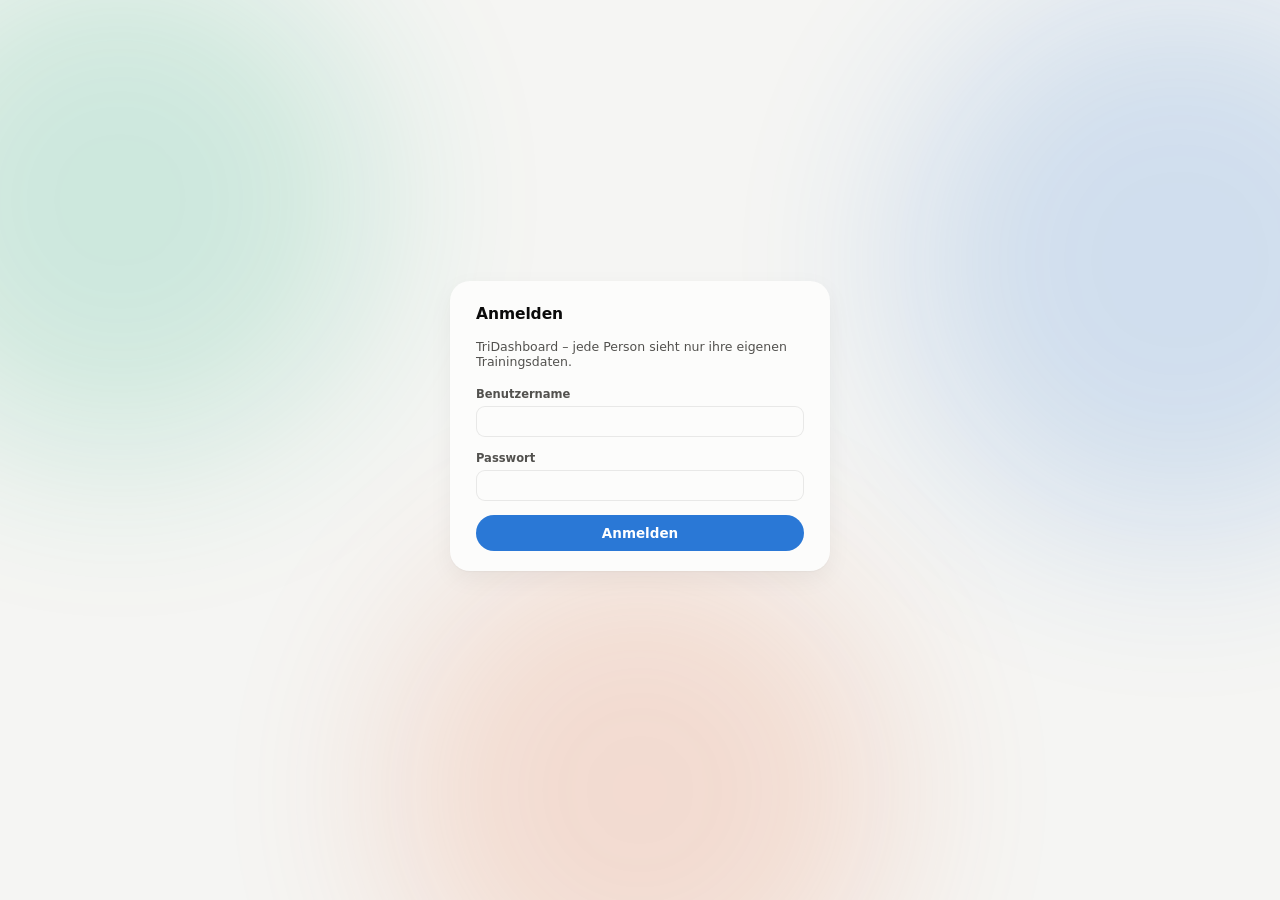
==== login.html @ 57e6c322 "Dashboard laedt und speichert ueber die API (Login, Ablage pro Person) - login.html + js/login.js (v" ====
<!doctype html>
<html lang="de">
<head>
<meta charset="utf-8">
<meta name="viewport" content="width=device-width, initial-scale=1">
<title>Anmelden · TriDashboard</title>
<link rel="icon" type="image/svg+xml" href="data:image/svg+xml,%3Csvg xmlns='http://www.w3.org/2000/svg' viewBox='0 0 64 64'%3E%3Crect width='64' height='64' rx='16' fill='%23101010'/%3E%3Ccircle cx='24' cy='23' r='15' fill='%231baf7a' fill-opacity='0.92'/%3E%3Ccircle cx='40' cy='23' r='15' fill='%232a78d6' fill-opacity='0.92'/%3E%3Ccircle cx='32' cy='41' r='15' fill='%23eb6834' fill-opacity='0.92'/%3E%3C/svg%3E">
<script>
// Manuellen Theme-Wunsch (falls gespeichert) VOR dem ersten Rendern setzen,
// damit die Seite nicht kurz im falschen Theme aufblitzt (wie in index.html).
(function () {
  try {
    var t = localStorage.getItem("triathlon_dashboard_theme_v1");
    if (t === "light" || t === "dark") document.documentElement.setAttribute("data-theme", t);
  } catch (e) { /* localStorage evtl. nicht verfügbar */ }
})();
</script>
<link rel="stylesheet" href="css/variables.css">
<link rel="stylesheet" href="css/main.css">
<link rel="stylesheet" href="css/components.css">
<link rel="stylesheet" href="css/responsive.css">
</head>
<body>
<div class="parallax-bg">
  <div class="glow-orb glow-1"></div>
  <div class="glow-orb glow-2"></div>
  <div class="glow-orb glow-3"></div>
</div>
<main class="page login-page">
  <form class="card login-card" id="login-form">
    <h2>Anmelden</h2>
    <p class="card-sub">TriDashboard – jede Person sieht nur ihre eigenen Trainingsdaten.</p>
    <div class="coach-settings-row">
      <label for="login-username">Benutzername</label>
      <input type="text" id="login-username" class="coach-input" autocomplete="username" autocapitalize="none" spellcheck="false" required>
    </div>
    <div class="coach-settings-row">
      <label for="login-password">Passwort</label>
      <input type="password" id="login-password" class="coach-input" autocomplete="current-password" required>
    </div>
    <p class="login-error" id="login-error" role="alert" hidden></p>
    <button type="submit" class="update-btn" id="login-submit">Anmelden</button>
  </form>
</main>
<script src="js/data/api-client.js"></script>
<script src="js/login.js"></script>
</body>
</html>
---- css/variables.css ----
/* Design tokens (Light/Dark Theme) */

  :root {
    color-scheme: light;
    --surface-1:      #fcfcfb;
    --page:           #f5f5f3;
    --text-primary:   #0b0b0b;
    --text-secondary: #52514e;
    --text-muted:     #898781;
    --grid:           #e1e0d9;
    --baseline:       #c3c2b7;
    --border:         rgba(11,11,11,0.08);
    --card-shadow:    0 1px 2px rgba(11,11,11,0.04), 0 8px 24px rgba(11,11,11,0.05);
    --accent:         #2a78d6;
    --accent-wash:    rgba(42,120,214,0.10);

    --c-schwimmen: #1baf7a;
    --c-rad:       #2a78d6;
    --c-laufen:    #eb6834;
    --c-sonstiges: #a6a49c;
    --c-hr-avg:    #2a78d6;
    --c-hr-max:    #e34948;
    --c-load:      #c3c2b7;
    --c-ctl:       #2a78d6;
    --c-atl:       #eb6834;
    --c-tsb-pos:   #1baf7a;
    --c-tsb-neg:   #e34948;
    --c-good:      #0ca30c;
    --c-warn:      #fab219;
    --c-crit:      #d03b3b;
    --c-z1: #a6a49c;
    --c-z2: #1baf7a;
    --c-z3: #eda100;
    --c-z4: #eb6834;
    --c-z5: #e34948;
    --card-shadow-hover: 0 4px 10px rgba(11,11,11,0.06), 0 16px 36px rgba(11,11,11,0.09);
    --row-added-wash: rgba(12,163,12,0.16);
  }

  @media (prefers-color-scheme: dark) {
    :root:not([data-theme="light"]) {
      color-scheme: dark;
      --surface-1:      #1c1c1b;
      --page:           #101010;
      --text-primary:   #ffffff;
      --text-secondary: #c3c2b7;
      --text-muted:     #8f8d86;
      --grid:           #2c2c2a;
      --baseline:       #3a3a38;
      --border:         rgba(255,255,255,0.08);
      --card-shadow:    0 1px 2px rgba(0,0,0,0.3), 0 8px 24px rgba(0,0,0,0.35);
      --accent:         #3987e5;
      --accent-wash:    rgba(57,135,229,0.16);
      --c-schwimmen: #199e70;
      --c-rad:       #3987e5;
      --c-laufen:    #d95926;
      --c-sonstiges: #6f6d66;
      --c-hr-avg:    #3987e5;
      --c-hr-max:    #e66767;
      --c-load:      #3a3a38;
      --c-ctl:       #3987e5;
      --c-atl:       #d95926;
      --c-tsb-pos:   #199e70;
      --c-tsb-neg:   #e66767;
      --card-shadow-hover: 0 4px 10px rgba(0,0,0,0.35), 0 16px 36px rgba(0,0,0,0.4);
      --row-added-wash: rgba(12,163,12,0.28);
    }
  }

  /* Manueller Hell/Dunkel-Schalter: gewinnt in beide Richtungen gegen die
     automatische prefers-color-scheme-Einstellung des Betriebssystems. */
  :root[data-theme="dark"] {
    color-scheme: dark;
    --surface-1:      #1c1c1b;
    --page:           #101010;
    --text-primary:   #ffffff;
    --text-secondary: #c3c2b7;
    --text-muted:     #8f8d86;
    --grid:           #2c2c2a;
    --baseline:       #3a3a38;
    --border:         rgba(255,255,255,0.08);
    --card-shadow:    0 1px 2px rgba(0,0,0,0.3), 0 8px 24px rgba(0,0,0,0.35);
    --accent:         #3987e5;
    --accent-wash:    rgba(57,135,229,0.16);
    --c-schwimmen: #199e70;
    --c-rad:       #3987e5;
    --c-laufen:    #d95926;
    --c-sonstiges: #6f6d66;
    --c-hr-avg:    #3987e5;
    --c-hr-max:    #e66767;
    --c-load:      #3a3a38;
    --c-ctl:       #3987e5;
    --c-atl:       #d95926;
    --c-tsb-pos:   #199e70;
    --c-tsb-neg:   #e66767;
    --card-shadow-hover: 0 4px 10px rgba(0,0,0,0.35), 0 16px 36px rgba(0,0,0,0.4);
    --row-added-wash: rgba(12,163,12,0.28);
  }
---- css/main.css ----
/* Basis-Layout, Navigation, globale Animationen */

  * { box-sizing: border-box; }

  html, body {
    margin: 0; padding: 0;
    background: var(--page);
    color: var(--text-primary);
    font-family: -apple-system, BlinkMacSystemFont, "SF Pro Text", "Segoe UI", system-ui, sans-serif;
    -webkit-font-smoothing: antialiased;
  }

  /* Dezenter Parallax-Hintergrund (wie auf der Landingpage): drei weich
     verlaufende Farbflecken in den Sportart-Farben, die sich beim
     Mausbewegen minimal verschieben. Rein dekorativ, keine Klicks. */
  .parallax-bg {
    position: fixed; inset: 0;
    pointer-events: none; z-index: 0; overflow: hidden;
  }

  .glow-orb {
    position: absolute; border-radius: 50%;
    filter: blur(90px); opacity: 0.18;
    transition: transform 0.15s cubic-bezier(0.1, 1, 0.1, 1);
    will-change: transform;
  }

  /* glow-1/glow-2 bewusst so platziert, dass sie im oberen Bereich (Header +
     Zeitraum-Zusammenfassung) sichtbar durchscheinen, nicht erst weiter unten.
     Positionierung relativ zur Mitte (calc(50% ± px)) statt an den reinen
     Viewport-Rändern - sonst driften die Flecken auf breiten Bildschirmen
     (großer Monitor, wo .page mit max-width:1240px zentriert viel schmaler
     als der Viewport ist) seitlich aus dem sichtbaren Inhalt heraus. */
  .glow-1 { width: 520px; height: 520px; background: var(--c-schwimmen); top: -60px; left: calc(50% - 780px); }

  .glow-2 { width: 560px; height: 560px; background: var(--c-rad); top: -20px; left: calc(50% + 260px); }

  .glow-3 { width: 500px; height: 500px; background: var(--c-laufen); bottom: -140px; left: calc(50% - 250px); }

  .page {
    max-width: 1240px;
    margin: 0 auto;
    padding: 48px 32px 96px;
    position: relative;
    z-index: 1;
  }

  /* Logo/Marke (angelehnt an die Landingpage): drei Sportart-Punkte + Titel
     mit Gradient-Verlauf über die Sportart-Farben. */
  .brand-mark { display: inline-flex; align-items: center; gap: 5px; margin-right: 4px; }

  .brand-dot { width: 9px; height: 9px; border-radius: 50%; }

  .brand-dot.swim { background: var(--c-schwimmen); }

  .brand-dot.bike { background: var(--c-rad); }

  .brand-dot.run  { background: var(--c-laufen); }

  header.top h1 {
    display: flex; align-items: center; flex-wrap: wrap; gap: 10px 12px; min-width: 0;
  }

  header.top h1 .gradient-text {
    background: linear-gradient(135deg, var(--c-schwimmen), var(--c-rad), var(--c-laufen));
    -webkit-background-clip: text; background-clip: text;
    -webkit-text-fill-color: transparent; color: transparent;
  }

  header.top {
    display: flex;
    align-items: baseline;
    justify-content: space-between;
    flex-wrap: wrap;
    gap: 8px 24px;
    margin-bottom: 24px;
  }

  header.top h1 {
    font-size: 30px;
    font-weight: 650;
    letter-spacing: -0.01em;
    margin: 0;
  }

  header.top .meta {
    color: var(--text-secondary);
    font-size: 14px;
  }

  @keyframes spin { to { transform: rotate(360deg); } }

  /* top navigation (Übersicht / Kalender / Rekorde) */
  .topnav {
    display: flex;
    align-items: center;
    justify-content: space-between;
    flex-wrap: wrap;
    gap: 10px 18px;
    margin: 0 0 20px;
    position: sticky;
    top: 0;
    z-index: 40;
    background: transparent;
    backdrop-filter: blur(14px);
    -webkit-backdrop-filter: blur(14px);
    padding: 14px 0;
  }

  .theme-toggle-btn {
    width: 34px; height: 34px; border-radius: 50%;
    border: 1px solid var(--border); background: var(--surface-1);
    color: var(--text-primary); font-size: 15px;
    display: flex; align-items: center; justify-content: center;
    cursor: pointer; flex: none; transition: background 0.15s ease, transform 0.1s ease;
  }

  .theme-toggle-btn:hover { background: var(--page); }

  .theme-toggle-btn:active { transform: scale(0.9); }

  .topnav-tabs {
    display: flex;
    gap: 4px;
    background: var(--surface-1);
    border-radius: 14px;
    padding: 4px;
    box-shadow: var(--card-shadow);
  }

  /* Suchfeld: standardmäßig auf die Lupe minimiert (spart Platz in der
     Topnav), klappt erst bei Klick auf die Lupe zum Texteingabefeld auf -
     siehe initCardSearch() in js/components/card-search.js. */
  .search-wrap {
    display: flex; align-items: center; gap: 0;
    background: var(--surface-1); border: 1px solid var(--border); border-radius: 12px;
    padding: 7px; box-shadow: var(--card-shadow); flex: none;
    transition: flex-basis 0.22s cubic-bezier(.2,.8,.2,1), padding 0.22s ease, gap 0.22s ease, max-width 0.22s ease;
  }

  .search-wrap.expanded {
    gap: 8px; padding: 7px 12px; flex: 1; min-width: 140px; max-width: 260px;
  }

  .search-icon-btn {
    font-size: 12px; opacity: 0.6; flex: none;
    border: none; background: none; padding: 2px; cursor: pointer; line-height: 1;
    display: flex; align-items: center; justify-content: center;
    transition: opacity 0.15s ease, transform 0.15s ease;
  }

  .search-icon-btn:hover { opacity: 1; transform: scale(1.08); }

  .search-input {
    font-family: inherit; font-size: 12.5px; color: var(--text-primary);
    background: none; border: none; outline: none; min-width: 0;
    width: 0; opacity: 0; pointer-events: none;
    transition: width 0.22s cubic-bezier(.2,.8,.2,1), opacity 0.15s ease;
  }

  .search-wrap.expanded .search-input { width: 100%; opacity: 1; pointer-events: auto; }

  .search-input::placeholder { color: var(--text-muted); }

  .search-no-match { font-size: 11px; color: var(--text-muted); white-space: nowrap; flex: none; }

  .tab-btn {
    border: none;
    background: none;
    color: var(--text-secondary);
    font-size: 13px;
    font-weight: 620;
    font-family: inherit;
    padding: 8px 16px;
    border-radius: 10px;
    cursor: pointer;
    transition: background 0.15s ease, color 0.15s ease;
  }

  .tab-btn:hover { background: var(--page); }

  .tab-btn.active { background: var(--text-primary); color: var(--surface-1); }

  .view { display: none; }

  .view.active { display: block; }

  footer.note {
    margin-top: 28px;
    font-size: 12px;
    color: var(--text-muted);
    text-align: center;
  }

  /* ---------- Micro-Animationen ---------- */
  @keyframes fadeSlideUp { from { opacity: 0; transform: translateY(10px); } to { opacity: 1; transform: translateY(0); } }

  @keyframes fadeScaleIn { from { opacity: 0; transform: scale(0.97); } to { opacity: 1; transform: scale(1); } }

  @keyframes wedgeIn { from { opacity: 0; transform: scale(0.85); } to { opacity: 1; transform: scale(1); } }

  @keyframes barGrowY { from { transform: scaleY(0); } to { transform: scaleY(1); } }

  @keyframes barGrowX { from { transform: scaleX(0); } to { transform: scaleX(1); } }

  @keyframes btnPulse { 0% { transform: scale(1); } 45% { transform: scale(1.06); } 100% { transform: scale(1); } }

  @keyframes rowHighlight { 0% { background: var(--row-added-wash); } 100% { background: transparent; } }
---- css/components.css ----
/* Komponenten-Styles (Karten, Buttons, Formulare, Tabellen, Charts, Modals) */

  /* filter bar */
  .filter-bar {
    display: flex;
    align-items: center;
    justify-content: space-between;
    flex-wrap: wrap;
    gap: 10px 18px;
    margin-bottom: 24px;
    padding: 12px 16px;
    background: var(--surface-1);
    border-radius: 16px;
    box-shadow: var(--card-shadow);
  }

  .filter-group { display: flex; gap: 6px; flex-wrap: wrap; align-items: center; }

  .filter-label { font-size: 11.5px; color: var(--text-muted); margin-right: 4px; font-weight: 600; text-transform: uppercase; letter-spacing: 0.03em; }

  /* Freier Von/Bis-Zeitraum in der Filterleiste, ergänzt die Zeitraum-Chips. */
  .range-custom-group .range-date-input { width: 132px; padding: 5px 8px; font-size: 12.5px; }

  .range-sep { color: var(--text-muted); font-size: 12px; }

  .chip {
    border: none;
    background: var(--page);
    color: var(--text-secondary);
    font-size: 12.5px;
    font-weight: 600;
    padding: 7px 13px;
    border-radius: 999px;
    cursor: pointer;
    font-family: inherit;
    transition: background 0.12s ease, color 0.12s ease;
  }

  .chip:hover { background: var(--grid); }

  .chip.active { background: var(--text-primary); color: var(--surface-1); }

  .chip.sport-chip.active[data-sport="Rad"] { background: var(--c-rad); color:#fff; }

  .chip.sport-chip.active[data-sport="Laufen"] { background: var(--c-laufen); color:#fff; }

  .chip.sport-chip.active[data-sport="Schwimmen"] { background: var(--c-schwimmen); color:#fff; }

  .chip.sport-chip.active[data-sport="Sonstiges"] { background: var(--c-sonstiges); color:#fff; }

  .update-group { display: flex; align-items: center; gap: 8px; margin-left: auto; }

  .reset-link {
    border: none; background: none; padding: 0;
    font-size: 11.5px; color: var(--text-muted);
    text-decoration: underline; text-underline-offset: 2px;
    cursor: pointer; font-family: inherit;
  }

  .reset-link:hover { color: var(--text-secondary); }

  .update-btn {
    border: none;
    background: var(--accent);
    color: #fff;
    font-size: 12.5px;
    font-weight: 650;
    padding: 8px 16px;
    border-radius: 999px;
    cursor: pointer;
    font-family: inherit;
    display: inline-flex;
    align-items: center;
    gap: 7px;
    white-space: nowrap;
  }

  .update-btn:hover { filter: brightness(1.08); }

  .update-btn:disabled { opacity: 0.6; cursor: default; }

  .update-btn .spin {
    width: 12px; height: 12px;
    border-radius: 50%;
    border: 2px solid rgba(255,255,255,0.4);
    border-top-color: #fff;
    animation: spin 0.7s linear infinite;
    display: none;
  }

  .update-btn.loading .spin { display: inline-block; }

  .update-btn.loading .btn-icon { display: none; }

  .update-status {
    font-size: 12px;
    color: var(--text-secondary);
    margin-top: -14px;
    margin-bottom: 18px;
    text-align: right;
  }

  .update-status.err { color: #b13030; }

  /* Aktualisieren-Dropdown-Menü (Ordner-Scan vs. Drag & Drop) */
  .update-menu-wrap { position: relative; }

  .update-menu-trigger .menu-caret { font-size: 9px; margin-left: 1px; opacity: 0.85; }

  .update-menu {
    position: absolute; top: calc(100% + 8px); right: 0;
    background: var(--surface-1); border-radius: 14px;
    box-shadow: 0 12px 32px rgba(0,0,0,0.18);
    padding: 6px; min-width: 232px;
    display: flex; flex-direction: column; gap: 2px;
    visibility: hidden; opacity: 0; transform: translateY(-4px);
    transition: opacity 0.15s ease, transform 0.15s ease, visibility 0s linear 0.15s;
    z-index: 60;
  }

  .update-menu.open { visibility: visible; opacity: 1; transform: translateY(0); transition: opacity 0.15s ease, transform 0.15s ease; }

  .update-menu-item {
    border: none; background: none; text-align: left;
    font-family: inherit; font-size: 13px; font-weight: 570; color: var(--text-primary);
    padding: 10px 12px; border-radius: 9px; cursor: pointer;
    display: flex; align-items: center; gap: 9px; width: 100%;
  }

  .update-menu-item:hover { background: var(--page); }

  .update-menu-item .menu-item-icon { font-size: 14px; flex: none; }

  /* Stand-Anzeige oben im Aktualisieren-Menü (früher immer sichtbar im
     Topnav, jetzt kompakt im Dropdown versteckt, siehe update-group). */
  .update-menu-meta { font-size: 11px; color: var(--text-muted); padding: 6px 12px 8px; }

  .update-menu-divider { height: 1px; background: var(--grid); margin: 4px 6px; }

  .update-menu-item-muted { color: var(--text-muted); font-weight: 550; }
  .update-menu-item-muted:hover { color: var(--text-primary); }

  /* Info-Symbol (ⓘ) an Karten-Überschriften: versteckt längere Erklär-/
     Methodik-Texte hinter einem einheitlichen Popover, statt sie fest unter
     dem Titel stehen zu haben. Kurze Bedienhinweise bleiben direkt sichtbar. */
  .info-wrap { position: relative; display: inline-flex; vertical-align: middle; margin-left: 2px; }

  .info-btn {
    border: none; background: none; cursor: pointer; padding: 0;
    width: 18px; height: 18px; border-radius: 50%;
    font-size: 13px; line-height: 1; color: var(--text-muted);
    display: inline-flex; align-items: center; justify-content: center;
    transition: color 0.12s ease, background 0.12s ease;
  }

  .info-btn:hover, .info-btn.open { color: var(--text-primary); background: var(--page); }

  .info-popover {
    position: absolute; top: calc(100% + 8px); left: 0;
    background: var(--surface-1); border-radius: 12px;
    box-shadow: 0 12px 32px rgba(0,0,0,0.18);
    padding: 12px 14px; width: 280px; max-width: 70vw;
    font-size: 12px; font-weight: 500; line-height: 1.5; color: var(--text-secondary);
    text-align: left; white-space: normal;
    visibility: hidden; opacity: 0; transform: translateY(-4px);
    transition: opacity 0.15s ease, transform 0.15s ease, visibility 0s linear 0.15s;
    z-index: 60;
  }

  .info-popover b { color: var(--text-primary); }

  .info-popover.open { visibility: visible; opacity: 1; transform: translateY(0); transition: opacity 0.15s ease, transform 0.15s ease; }

  .workouts-columns-popover { width: 200px; }
  .workouts-columns-title { margin: 0 0 8px; font-size: 11px; font-weight: 650; text-transform: uppercase; letter-spacing: 0.03em; color: var(--text-muted); }
  .workouts-col-toggle { display: flex; align-items: center; gap: 8px; padding: 4px 0; font-size: 12.5px; font-weight: 500; color: var(--text-primary); cursor: pointer; }
  .workouts-col-toggle input { margin: 0; cursor: pointer; }

  /* Drag & Drop Upload-Overlay */
  .dnd-overlay {
    position: fixed; inset: 0;
    background: rgba(11,11,11,0.4);
    display: flex; visibility: hidden; opacity: 0;
    align-items: center; justify-content: center;
    z-index: 100; padding: 24px;
    transition: opacity 0.22s ease, visibility 0s linear 0.22s;
  }

  .dnd-overlay.open { visibility: visible; opacity: 1; transition: opacity 0.22s ease, visibility 0s linear 0s; }

  .dnd-card {
    background: var(--surface-1); border-radius: 22px;
    box-shadow: 0 20px 60px rgba(0,0,0,0.3);
    max-width: 480px; width: 100%; max-height: 88vh; overflow-y: auto;
    padding: 30px 32px; position: relative;
    transform: translateY(10px) scale(0.97);
    transition: transform 0.28s cubic-bezier(.16,1,.3,1);
  }

  .dnd-overlay.open .dnd-card { transform: translateY(0) scale(1); }

  .dnd-close {
    position: absolute; top: 18px; right: 18px;
    border: none; background: var(--page);
    width: 30px; height: 30px; border-radius: 50%;
    font-size: 14px; color: var(--text-secondary);
    cursor: pointer; display: flex; align-items: center; justify-content: center;
  }

  .dnd-close:hover { background: var(--grid); }

  .dnd-title { font-size: 17px; font-weight: 680; letter-spacing: -0.01em; margin: 0 30px 6px 0; }

  .dnd-sub-title { font-size: 12.5px; color: var(--text-secondary); margin: 0 0 20px; line-height: 1.5; }

  .dnd-zone {
    border: 2px dashed var(--border); border-radius: 16px;
    padding: 34px 20px; text-align: center; cursor: pointer;
    transition: background 0.15s ease, border-color 0.15s ease;
  }

  .dnd-zone:hover { background: var(--page); }

  .dnd-zone.drag-over { background: var(--accent-wash); border-color: var(--accent); }

  .dnd-zone-icon { font-size: 26px; margin-bottom: 10px; }

  .dnd-zone-text { font-size: 13.5px; font-weight: 620; color: var(--text-primary); }

  .dnd-zone-sub { font-size: 11.5px; color: var(--text-muted); margin-top: 4px; }

  .dnd-filelist { margin-top: 14px; display: flex; flex-direction: column; gap: 4px; max-height: 120px; overflow-y: auto; }

  .dnd-file-row { font-size: 11.5px; color: var(--text-secondary); display: flex; justify-content: space-between; gap: 8px; }

  .dnd-status { font-size: 12.5px; color: var(--text-secondary); margin-top: 16px; text-align: center; min-height: 16px; }

  .dnd-status.err { color: #b13030; }

  /* Kalender: Monatsansicht, Zeilen = Wochen, Spalten = Wochentage + Zusammenfassung */
  .cal-monthbar {
    display: flex; align-items: center; justify-content: space-between;
    flex-wrap: wrap; gap: 10px 16px; margin: 4px 0 16px;
  }

  .cal-month-title { font-size: 18px; font-weight: 680; letter-spacing: -0.01em; }

  .cal-controls { display: flex; align-items: center; gap: 8px; flex-wrap: wrap; }

  .cal-view-toggle {
    display: flex; align-items: center; background: var(--page);
    border: 1px solid var(--border); border-radius: 10px; padding: 2px; gap: 2px;
  }

  .cal-view-btn {
    font-family: inherit; font-size: 12px; font-weight: 600; color: var(--text-secondary);
    background: none; border: none; border-radius: 8px; padding: 6px 11px; cursor: pointer;
    transition: background 0.15s ease, color 0.15s ease;
  }

  .cal-view-btn:hover { color: var(--text-primary); }

  .cal-view-btn.active { background: var(--surface-1); color: var(--text-primary); box-shadow: 0 1px 3px rgba(0,0,0,0.08); }

  .cal-select {
    font-family: inherit; font-size: 12.5px; font-weight: 560; color: var(--text-primary);
    background: var(--page); border: 1px solid var(--border); border-radius: 10px;
    padding: 7px 10px; cursor: pointer;
  }

  .cal-nav-btn {
    width: 30px; height: 30px; border-radius: 9px; border: 1px solid var(--border);
    background: var(--surface-1); color: var(--text-primary); font-size: 15px;
    font-family: inherit; cursor: pointer; display: flex; align-items: center; justify-content: center;
    transition: background 0.15s ease, transform 0.1s ease;
  }

  .cal-nav-btn:hover { background: var(--page); }

  .cal-nav-btn:active { transform: scale(0.92); }

  .cal-today-btn {
    font-family: inherit; font-size: 12.5px; font-weight: 620; color: var(--text-primary);
    background: var(--page); border: 1px solid var(--border); border-radius: 10px;
    padding: 7px 12px; cursor: pointer; transition: background 0.15s ease;
  }

  .cal-today-btn:hover { background: var(--grid); }

  /* Immer dieselbe Spalten-Regel auf allen Bildschirmgrößen (kein Sprung an
     einem Breakpoint): jede Tagesspalte ist mind. 96px breit, wächst aber
     gleichmäßig (1fr) wenn mehr Platz da ist - dadurch sind alle 7 Spalten
     IMMER gleich breit (keine krumme Verteilung), nichts wird abgeschnitten,
     und reicht der Platz nicht, scrollt .cal-grid-scroll (s.u.) statt Inhalte
     zu quetschen. Funktioniert so identisch von Handy bis Desktop. */
  .cal-grid-month {
    display: grid;
    grid-template-columns: repeat(7, minmax(96px, 1fr)) 148px;
    border-top: 1px solid var(--border);
    border-left: 1px solid var(--border);
    border-radius: 12px;
    overflow: hidden;
  }

  .cal-grid-scroll { overflow-x: auto; }

  .cal-dow-header {
    font-size: 11px; font-weight: 650; color: var(--text-muted);
    text-transform: uppercase; letter-spacing: 0.03em;
    padding: 8px 10px; background: var(--page);
    border-right: 1px solid var(--border); border-bottom: 1px solid var(--border);
  }

  .cal-cell {
    min-height: 84px; padding: 8px 9px;
    border-right: 1px solid var(--border); border-bottom: 1px solid var(--border);
    display: flex; flex-direction: column; gap: 6px;
  }

  .cal-cell.muted { background: var(--page); }

  .cal-cell.muted .cal-daynum { color: var(--text-muted); opacity: 0.55; }

  .cal-cell.today { background: var(--accent-wash); }

  .cal-daynum { font-size: 12.5px; font-weight: 620; color: var(--text-secondary); font-variant-numeric: tabular-nums; }

  .cal-cell.today .cal-daynum { color: var(--accent); font-weight: 750; }

  .cal-dots { display: flex; flex-wrap: wrap; gap: 3px; align-items: center; }

  .cal-dot { width: 7px; height: 7px; border-radius: 50%; cursor: pointer; flex: none; }

  .cal-dot:hover { transform: scale(1.35); }

  .cal-day-min { font-size: 10px; color: var(--text-muted); margin-top: auto; }

  .cal-summary-cell {
    padding: 10px 12px; background: var(--surface-1);
    border-right: 1px solid var(--border); border-bottom: 1px solid var(--border);
    display: flex; flex-direction: column; justify-content: center; gap: 3px;
  }

  .cal-summary-time { font-size: 15px; font-weight: 700; line-height: 1.15; }

  .cal-summary-load { font-size: 11px; color: var(--text-secondary); }

  .cal-summary-load b { color: var(--text-primary); font-weight: 650; }

  .cal-summary-sport { display: flex; align-items: center; gap: 5px; font-size: 10.5px; color: var(--text-secondary); }

  .cal-summary-sport .dot { width: 6px; height: 6px; border-radius: 50%; flex: none; }

  .cal-summary-empty { font-size: 10.5px; color: var(--text-muted); }

  /* Kalender: Wochenansicht */
  .cal-grid-week { display: flex; flex-direction: column; gap: 14px; }

  .cal-week-days {
    display: grid; grid-template-columns: repeat(7, minmax(112px, 1fr));
    border-top: 1px solid var(--border); border-left: 1px solid var(--border);
    border-radius: 12px; overflow: hidden;
  }

  .cal-week-day-col { border-right: 1px solid var(--border); border-bottom: 1px solid var(--border); display: flex; flex-direction: column; min-height: 150px; }

  .cal-week-day-col.today { background: var(--accent-wash); }

  .cal-week-day-head {
    font-family: inherit; display: flex; flex-direction: column; align-items: center; gap: 2px;
    padding: 10px 6px; background: var(--page); border: none; border-bottom: 1px solid var(--border);
    cursor: pointer; width: 100%;
  }

  .cal-week-day-col.today .cal-week-day-head { background: transparent; }

  .cal-week-day-name { font-size: 10.5px; font-weight: 650; color: var(--text-muted); text-transform: uppercase; letter-spacing: 0.03em; }

  .cal-week-day-num { font-size: 15px; font-weight: 700; color: var(--text-primary); font-variant-numeric: tabular-nums; }

  .cal-week-day-list { display: flex; flex-direction: column; gap: 5px; padding: 8px 7px; flex: 1; }

  .cal-week-item {
    display: flex; flex-direction: column; gap: 2px; padding: 6px 7px;
    background: var(--page); border-radius: 8px; cursor: pointer; transition: background 0.12s ease;
  }

  .cal-week-item:hover { background: var(--grid); }

  .cal-week-item .sport-dot { width: 7px; height: 7px; }

  .cal-week-item-sport { font-size: 11px; font-weight: 620; }

  .cal-week-item-dur { font-size: 10px; color: var(--text-muted); }

  .cal-week-empty { font-size: 10.5px; color: var(--text-muted); text-align: center; padding: 6px 0; }

  .cal-week-summary { display: flex; flex-wrap: wrap; align-items: center; gap: 14px; background: var(--surface-1); border: 1px solid var(--border); border-radius: 12px; padding: 12px 16px; }

  .cal-week-summary .cal-summary-time { font-size: 16px; }

  /* Kalender: Tagesansicht */
  .cal-grid-day { display: flex; flex-direction: column; gap: 16px; }

  .cal-day-summary {
    display: flex; align-items: center; justify-content: space-between; flex-wrap: wrap; gap: 10px;
    background: var(--surface-1); border: 1px solid var(--border); border-radius: 12px; padding: 14px 18px;
  }

  .cal-day-summary-empty { color: var(--text-muted); font-size: 13px; justify-content: flex-start; }

  .cal-day-summary-time { font-size: 20px; font-weight: 720; }

  .cal-day-summary-meta { display: flex; flex-wrap: wrap; align-items: center; gap: 14px; font-size: 12px; color: var(--text-secondary); }

  .cal-day-summary-meta b { color: var(--text-primary); font-weight: 650; }

  .cal-day-list { display: flex; flex-direction: column; gap: 8px; }

  .cal-day-item { border: 1px solid var(--border); border-radius: 12px; overflow: hidden; }

  .cal-day-item-head {
    font-family: inherit; width: 100%; display: flex; align-items: center; gap: 12px;
    padding: 12px 14px; background: var(--surface-1); border: none; cursor: pointer;
    text-align: left; transition: background 0.12s ease;
  }

  .cal-day-item-head:hover { background: var(--page); }

  .cal-day-item-sport { font-size: 13.5px; font-weight: 650; flex: none; }

  .cal-day-item-stat { font-size: 12px; color: var(--text-secondary); flex: 1; text-align: right; min-width: 60px; }

  .cal-day-item-caret { font-size: 16px; color: var(--text-muted); transition: transform 0.15s ease; flex: none; }

  .cal-day-item.open .cal-day-item-caret { transform: rotate(90deg); }

  .cal-day-item-body { display: none; padding: 18px 16px; background: var(--page); }

  .cal-day-item.open .cal-day-item-body { display: block; }

  .cal-day-item-body .modal-charts { margin-top: 16px; }

  /* Rekorde */
  .records-grid { display: grid; grid-template-columns: repeat(2, 1fr); gap: 20px; }

  /* Micro-Animation: Karten fliegen beim Rendern gestaffelt (animation-delay
     per Karte, siehe renderRecords() in js/components/records.js) sanft ein,
     statt abrupt zu erscheinen - macht den Tab hochwertiger/lebendiger. */
  .record-card {
    background: var(--page); border-radius: 16px; padding: 18px 20px;
    animation: fadeSlideUp 0.45s cubic-bezier(.16,1,.3,1) both;
    transition: transform 0.2s ease, box-shadow 0.2s ease;
  }

  .record-card:hover { transform: translateY(-3px); box-shadow: 0 10px 24px rgba(0,0,0,0.10); }

  .record-card h3 { display: flex; align-items: center; gap: 8px; font-size: 14.5px; font-weight: 640; margin: 0 0 12px; }

  .record-card h3 .dot {
    width: 10px; height: 10px; border-radius: 3px;
    transition: transform 0.2s ease;
  }

  .record-card:hover h3 .dot { transform: scale(1.25) rotate(8deg); }

  .record-row {
    display: flex; align-items: baseline; justify-content: space-between;
    gap: 10px; padding: 8px 0; border-bottom: 1px solid var(--border);
    cursor: pointer;
    transition: padding-left 0.15s ease, background 0.15s ease;
    border-radius: 6px;
  }

  .record-row:last-child { border-bottom: none; }

  .record-row:hover { padding-left: 6px; background: var(--surface-1); }

  .record-row:hover .record-label { color: var(--text-primary); }

  .record-row:hover .record-value { transform: scale(1.05); }

  .record-label { font-size: 12.5px; color: var(--text-secondary); transition: color 0.15s ease; }

  .record-value-wrap { text-align: right; flex: none; }

  .record-value {
    font-size: 14.5px; font-weight: 640; font-variant-numeric: tabular-nums;
    display: inline-block; transition: transform 0.15s ease;
  }

  .record-date { font-size: 10.5px; color: var(--text-muted); }

  .record-empty { font-size: 12px; color: var(--text-muted); padding: 6px 0; }

  /* Kurzes Aufleuchten der ganzen Karte, wenn man z.B. per Klick auf den
     Erfolge-Toast direkt zur Karte springt (siehe scrollToAndPulse() in
     js/components/achievements.js). */
  @keyframes cardPulseHighlight {
    0% { box-shadow: 0 0 0 0 var(--accent, var(--text-primary)), var(--card-shadow); }
    60% { box-shadow: 0 0 0 4px var(--accent, var(--text-primary)), var(--card-shadow); }
    100% { box-shadow: var(--card-shadow); }
  }

  .card-pulse-highlight { animation: cardPulseHighlight 1.1s ease; }

  /* Globale Einstellungen (⚙️ in der Topnav) - eigene volle Seite
     (#view-settings, wie die übrigen Tabs), keine eigenen Tab-Buttons in
     der Topnav. Ollama-Verbindung und Athletenprofil (vormals fest im
     Coach-Tab bzw. als Modal-Fenster) sind hier in mehrere schlanke
     Kacheln aufgeteilt statt einem langen Formular. */
  .settings-page-head { display: flex; flex-direction: column; align-items: flex-start; gap: 6px; }

  .settings-back-btn { font-size: 12.5px; }

  .settings-page-head h2 { margin: 2px 0 0; }

  /* Coach */
  .coach-subheading { font-size: 14.5px; font-weight: 640; margin: 22px 0 12px; }

  /* Coach-Zusammenfassung ganz oben in der Erholungs-Check-Karte: kompakte
     Kennzahlen-Chips statt der großen .stat-tile-Kacheln der Übersicht -
     bewusst kleiner/dichter, da hier nur ein kurzer Kontext-Überblick nötig
     ist (siehe renderCoachSummary() in js/components/coach.js). */
  .coach-summary {
    display: flex; flex-wrap: wrap; gap: 10px;
  }

  .coach-summary-chip {
    flex: 1; min-width: 130px;
    background: var(--page); border-radius: 12px; padding: 10px 14px;
  }

  .coach-summary-chip .csc-label {
    font-size: 10.5px; font-weight: 600; color: var(--text-muted);
    text-transform: uppercase; letter-spacing: 0.03em; margin-bottom: 3px;
  }

  .coach-summary-chip .csc-value { font-size: 14.5px; font-weight: 650; }

  .coach-summary-chip .csc-sub { font-size: 11px; color: var(--text-secondary); margin-top: 1px; }

  .coach-summary-empty { font-size: 12.5px; color: var(--text-muted); }

  .coach-summary-divider { height: 1px; background: var(--border); margin: 18px 0 14px; }

  /* Banner der automatischen Risiko-Kontrolle (ACWR/TSB/Monotonie), siehe
     js/components/risk-adjust.js - bewusst wie eine Warn-Kachel gestaltet
     (Farbe an .plan-intensity-hart/.stat-tile.at-risk angelehnt), damit sie
     zwischen den neutralen Zusammenfassungs-Chips sofort auffällt. */
  /* [hidden] hat dieselbe CSS-Spezifität wie .risk-adjust-banner, aber eine
     eigene Regel schlägt die Browser-Standardregel "[hidden]{display:none}"
     trotzdem IMMER (Autor- vor User-Agent-Stylesheet) - ohne diese Zeile
     blieb der Banner als leere rote Box sichtbar, auch mit hidden-Attribut. */
  .risk-adjust-banner[hidden] { display: none; }

  .risk-adjust-banner {
    display: flex; gap: 12px; align-items: flex-start;
    background: color-mix(in srgb, var(--c-crit) 10%, var(--page));
    border: 1px solid color-mix(in srgb, var(--c-crit) 35%, transparent);
    border-radius: 12px; padding: 12px 14px; margin-top: 10px;
  }

  .risk-adjust-banner .rab-icon { font-size: 18px; line-height: 1.3; }

  .risk-adjust-banner .rab-body { flex: 1; min-width: 0; }

  .risk-adjust-banner .rab-title { font-weight: 650; font-size: 13.5px; color: var(--c-crit); margin-bottom: 2px; }

  .risk-adjust-banner .rab-reasons { font-size: 12px; color: var(--text-secondary); }

  .risk-adjust-banner .rab-loading { font-size: 12px; color: var(--text-muted); margin: 4px 0 0; }

  .risk-adjust-banner .rab-suggestion { font-size: 12.5px; margin: 6px 0 0; }

  .risk-adjust-banner .rab-actions { display: flex; flex-direction: column; gap: 6px; flex-shrink: 0; }

  .coach-recovery-heading { font-size: 15px; font-weight: 640; margin: 0; display: flex; align-items: center; gap: 6px; }

  /* "Deine Ziele"-Kopfzeile + "+ Neues Ziel/Event"-Umschalter: das
     Anlage-Formular ist per default versteckt ([hidden] im Markup) und wird
     nur bei Klick eingeblendet, statt dauerhaft eine ganze Kachel zu belegen. */
  .goals-card-head { display: flex; align-items: center; justify-content: space-between; gap: 10px; margin-bottom: 4px; padding-right: 40px; }

  .goals-card-head h2 { margin: 0; }

  .goals-card-head-actions { display: flex; align-items: center; gap: 8px; }

  .goals-collapse-btn { min-width: 32px; padding: 4px 8px; }

  /* Eingeklappter Zustand der Ziele-Karte: nur ein kompakter Block mit
     Hauptevent-Name, Countdown und Readiness statt der vollen Zielliste. */
  .goals-mini-summary { padding: 8px 2px 2px; }

  .goals-mini-row { display: flex; align-items: center; gap: 8px; flex-wrap: wrap; }

  .goals-mini-sub { color: var(--muted, #888); font-size: 13px; }

  .coach-header { margin-bottom: 4px; }

  .coach-header-top { display: flex; align-items: center; justify-content: space-between; flex-wrap: wrap; gap: 10px; }

  .coach-header-top h2 { font-size: 20px; font-weight: 660; margin: 0; }

  .coach-header-actions { display: flex; align-items: center; gap: 8px; }

  .onb-start-btn { margin-top: 0; }

  .onb-start-hint { margin-top: 4px; }

  .coach-settings-menu { min-width: 280px; padding: 16px; display: flex; flex-direction: column; gap: 12px; }

  .coach-settings-title { font-size: 12.5px; font-weight: 650; margin: 0; color: var(--text-primary); }

  .coach-settings-row { display: flex; flex-direction: column; gap: 5px; align-items: stretch; }

  .coach-settings-row:has(#coach-test-btn) { flex-direction: row; align-items: center; gap: 10px; }

  .coach-settings-row label { font-size: 11.5px; color: var(--text-secondary); font-weight: 560; }

  .coach-setup-hint { margin-top: 0; font-size: 11px; line-height: 1.5; }

  .coach-setup-hint code {
    font-family: ui-monospace, SFMono-Regular, Menlo, monospace; font-size: 11px;
    background: var(--page); border-radius: 4px; padding: 1px 5px;
  }

  .coach-input {
    font-family: inherit; font-size: 12.5px; color: var(--text-primary);
    background: var(--surface-1); border: 1px solid var(--border); border-radius: 9px;
    padding: 7px 10px; min-width: 0; width: 100%; box-sizing: border-box;
  }

  .coach-input:focus { outline: 2px solid var(--accent); outline-offset: 1px; }

  .coach-test-status { font-size: 12px; color: var(--text-secondary); }

  .coach-test-status.ok { color: var(--c-good, #199e70); }

  .coach-test-status.warn { color: var(--c-warn, #b8860b); }

  .coach-test-status.err { color: #b13030; }

  .goal-form {
    /* minmax(0, 1fr) statt 1fr: sonst zwingt z.B. das native Datumsfeld oder
       das <select> seine Spalte auf mehr als 1/3 Breite (Inhalts-Mindestbreite
       gewinnt gegen die Bruchteils-Aufteilung) und die Zeilen darunter/darüber
       laufen sichtbar auseinander. */
    display: grid; grid-template-columns: repeat(3, minmax(0, 1fr)); gap: 12px 14px;
    margin-top: 8px; align-items: end;
  }

  .goal-form-row { display: flex; flex-direction: column; gap: 5px; }

  .goal-form-row label { font-size: 11.5px; color: var(--text-secondary); font-weight: 560; }

  .goal-form-row-wide { grid-column: span 3; }

  .goal-subdisciplines {
    display: flex; flex-direction: column; gap: 8px;
    padding: 12px 14px; border-radius: 12px; background: var(--page);
  }

  .goal-subdisciplines > label { font-size: 11.5px; color: var(--text-secondary); font-weight: 560; }

  .goal-subdiscipline-row {
    display: grid; grid-template-columns: 108px minmax(0, 1fr) minmax(0, 1fr); gap: 10px; align-items: center;
  }

  .goal-subdiscipline-label {
    display: flex; align-items: center; gap: 6px;
    font-size: 12.5px; font-weight: 600; color: var(--text-primary);
  }

  .goal-submit-btn { grid-column: span 3; justify-self: start; }

  .goal-card {
    background: var(--page); border-radius: 16px; padding: 16px 20px; margin-bottom: 14px;
  }

  .goal-head { display: flex; align-items: center; justify-content: space-between; gap: 10px; }

  .goal-head .sport-dot { width: 10px; height: 10px; border-radius: 3px; display: inline-block; margin-right: 8px; }

  .goal-name { font-size: 15px; font-weight: 650; }

  .goal-delete {
    border: none; background: none; color: var(--text-muted); font-size: 13px;
    cursor: pointer; padding: 4px 6px; border-radius: 6px; line-height: 1;
  }

  .goal-delete:hover { background: var(--grid); color: var(--text-primary); }

  .goal-meta { font-size: 12px; color: var(--text-secondary); margin-top: 4px; }

  .goal-subdiscipline-list { display: flex; flex-wrap: wrap; gap: 6px; margin-top: 8px; }

  .goal-subdiscipline-tag {
    font-size: 11px; font-weight: 560; color: var(--text-secondary);
    background: var(--surface-1); border: 1px solid var(--border);
    border-radius: 8px; padding: 3px 9px;
  }

  .goal-notes { font-size: 12px; color: var(--text-secondary); margin-top: 6px; font-style: italic; }

  .goal-readiness { margin-top: 12px; padding: 12px 14px; background: var(--page); border-radius: 12px; }

  .goal-readiness-head { display: flex; align-items: baseline; gap: 10px; }

  .goal-readiness-score { font-size: 22px; font-weight: 750; line-height: 1; }

  .goal-readiness-max { font-size: 12px; font-weight: 600; color: var(--text-muted); }

  .goal-readiness-label { font-size: 12px; font-weight: 600; color: var(--text-secondary); }

  .goal-readiness-factors { list-style: none; margin: 8px 0 0; padding: 0; display: flex; flex-direction: column; gap: 3px; }

  .goal-readiness-factors li { font-size: 11.5px; color: var(--text-secondary); }

  .goal-readiness-factors b { color: var(--text-primary); font-weight: 620; }

  .goal-actions { display: flex; align-items: center; gap: 12px; margin-top: 12px; }

  /* Prioritäts-Badge (A/B/C) + "Erweiterte Einstellungen" je Ziel
     (buildGoalAdvancedHtml, js/components/coach.js) */
  .goal-priority-badge {
    display: inline-flex; align-items: center; justify-content: center;
    width: 18px; height: 18px; border-radius: 5px; font-size: 11px; font-weight: 700;
    background: var(--page); color: var(--text-secondary); margin-left: 2px;
  }

  .goal-priority-A { background: var(--c-crit); color: #fff; }
  .goal-priority-B { background: var(--c-warn); color: #fff; }
  .goal-priority-C { background: var(--border); color: var(--text-secondary); }

  .goal-adv { margin-top: 14px; padding-top: 12px; border-top: 1px dashed var(--border); }

  .goal-adv-body { margin-top: 10px; display: flex; flex-direction: column; gap: 10px; }

  .goal-adv-body.collapsed { display: none; }

  .goal-adv-elevation-row { display: flex; align-items: center; gap: 8px; }

  .goal-adv-elevation-row .goal-adv-elevation { max-width: 120px; }

  .goal-rec-date { font-size: 11px; color: var(--text-muted); }

  .goal-error { font-size: 12px; color: #b13030; margin-top: 10px; }

  .goal-recommendation {
    margin-top: 12px; padding: 14px 16px; background: var(--surface-1);
    border: 1px solid var(--border); border-radius: 12px;
    font-size: 13px; line-height: 1.6; color: var(--text-primary);
  }

  /* "Hauptevent"-Markierung (Trainingsplan bezieht sich immer auf dieses Ziel) */
  .goal-primary-star {
    border: none; background: none; cursor: pointer; font-size: 16px; line-height: 1;
    color: var(--border); padding: 2px 4px; margin-right: 2px; vertical-align: middle;
    transition: color 0.15s ease, transform 0.15s ease;
  }

  .goal-primary-star:hover { transform: scale(1.15); }

  .goal-primary-star.active { color: #e0a827; }

  .goal-card-primary { box-shadow: inset 0 0 0 1.5px #e0a827; }

  /* Checkbox-Zeile (Onboarding + Athletenprofil, z.B. Kraft/Mobility-Toggle) */
  .onb-checkbox-row { display: flex !important; align-items: center; gap: 8px; cursor: pointer; font-weight: 560 !important; }

  .onb-checkbox-row input[type="checkbox"] { width: 16px; height: 16px; accent-color: var(--accent); cursor: pointer; }

  /* Trainingsplan-Kachel (Coach-Tab, js/components/training-plan.js) */
  .plan-head { display: flex; align-items: center; justify-content: space-between; gap: 12px; flex-wrap: wrap; }

  .plan-head-info { display: flex; align-items: baseline; gap: 10px; flex-wrap: wrap; }

  .plan-head-actions { display: flex; align-items: center; gap: 8px; flex-wrap: wrap; }

  .plan-phase-label { font-size: 12px; color: var(--text-muted); }

  .plan-status-badge {
    display: inline-flex; align-items: center; gap: 6px; font-size: 11.5px; font-weight: 600;
    padding: 3px 9px; border-radius: 999px; background: color-mix(in srgb, var(--c-good) 14%, transparent);
    color: var(--c-good); white-space: nowrap;
  }
  .plan-status-badge .dot { width: 6px; height: 6px; border-radius: 50%; background: var(--c-good); animation: btnPulse 2.4s ease-in-out infinite; }
  .plan-status-badge.plan-status-none { background: var(--page); color: var(--text-muted); font-weight: 500; }
  .plan-status-badge.plan-status-none .dot { display: none; }

  .plan-timeline { margin: 14px 0 6px; }
  .plan-timeline-empty { margin: 0 0 10px; }
  .plan-timeline-head { display: flex; align-items: baseline; justify-content: space-between; gap: 10px; flex-wrap: wrap; margin-bottom: 10px; font-size: 13px; }
  .plan-timeline-current { color: var(--text-primary); }
  .plan-timeline-countdown { color: var(--text-muted); font-size: 12px; }
  .plan-timeline-bar {
    position: relative; display: flex; height: 14px; border-radius: 999px; overflow: hidden;
    background: var(--page); gap: 2px;
  }
  .plan-timeline-seg {
    position: relative; height: 100%; flex-grow: 1; flex-shrink: 1; opacity: 0.45;
    transition: opacity 0.15s ease, transform 0.15s ease; cursor: default;
  }
  .plan-timeline-seg.active { opacity: 1; }
  .plan-timeline-seg:hover { opacity: 0.8; }
  .plan-timeline-plan-dot { position: absolute; top: -6px; width: 5px; height: 5px; border-radius: 50%; background: var(--text-primary); box-shadow: 0 0 0 2px var(--surface-1); transform: translateX(-50%); z-index: 3; }
  .plan-timeline-foot { display: flex; align-items: center; justify-content: space-between; gap: 10px; margin-top: 8px; font-size: 11px; color: var(--text-muted); flex-wrap: wrap; }
  .plan-timeline-legend { display: flex; gap: 12px; flex-wrap: wrap; }
  .plan-timeline-legend-item { display: inline-flex; align-items: center; gap: 5px; opacity: 0.65; transition: opacity 0.15s ease; }
  .plan-timeline-legend-item.active { opacity: 1; font-weight: 600; color: var(--text-secondary); }
  .plan-timeline-legend-item .dot { width: 7px; height: 7px; border-radius: 50%; display: inline-block; flex: none; }

  .plan-item-list { margin-top: 14px; display: flex; flex-direction: column; gap: 8px; }

  .plan-item {
    display: flex; align-items: center; gap: 12px; padding: 10px 12px;
    background: var(--page); border-radius: 12px;
  }

  .plan-item-clickable { cursor: pointer; transition: background 0.15s ease; }
  .plan-item-clickable:hover, .plan-item-clickable:focus-visible { background: var(--accent-wash); }
  .plan-item-clickable:focus-visible { outline: 2px solid var(--accent); outline-offset: 1px; }

  .plan-item-date {
    font-size: 11px; font-weight: 650; text-align: center; color: var(--text-secondary);
    line-height: 1.3; min-width: 30px;
  }

  .plan-item-main { flex: 1; min-width: 0; }

  .plan-item-head { display: flex; align-items: center; gap: 7px; flex-wrap: wrap; }

  .plan-item-sport { font-size: 11px; font-weight: 650; color: var(--text-secondary); text-transform: uppercase; letter-spacing: 0.02em; }

  .plan-item-title { font-size: 13.5px; font-weight: 600; }

  .plan-item-meta { font-size: 12px; color: var(--text-muted); margin-top: 2px; }

  .plan-intensity { font-size: 10.5px; font-weight: 650; padding: 2px 7px; border-radius: 6px; }

  .plan-intensity-leicht { background: color-mix(in srgb, var(--c-good) 18%, transparent); color: var(--c-good); }

  .plan-intensity-mittel { background: color-mix(in srgb, var(--c-warn) 18%, transparent); color: var(--c-warn); }

  .plan-intensity-hart { background: color-mix(in srgb, var(--c-crit) 18%, transparent); color: var(--c-crit); }

  .plan-item-erledigt { opacity: 0.6; }

  .plan-item-uebersprungen { opacity: 0.5; text-decoration: line-through; }

  .plan-item-edit {
    border: none; background: none; color: var(--text-muted); cursor: pointer;
    font-size: 14px; padding: 4px 8px; border-radius: 8px; line-height: 1; flex-shrink: 0;
  }

  .plan-item-edit:hover { background: var(--grid); color: var(--text-primary); }

  .plan-item-export {
    border: none; background: none; color: var(--text-muted); cursor: pointer;
    font-size: 14px; padding: 4px 8px; border-radius: 8px; line-height: 1; flex-shrink: 0;
  }

  .plan-item-export:hover { background: var(--grid); color: var(--text-primary); }

  /* Bearbeiten-Overlay für eine einzelne geplante Einheit */
  .plan-edit-card { max-width: 640px; }

  .plan-edit-textarea { width: 100%; box-sizing: border-box; resize: vertical; font: inherit; }

  .plan-exercise-row { display: flex; gap: 6px; margin-bottom: 6px; }

  .plan-exercise-row .plan-ex-name { flex: 1; }

  .plan-ex-remove {
    border: none; background: none; color: var(--text-muted); cursor: pointer;
    font-size: 13px; padding: 0 6px; border-radius: 6px;
  }

  .plan-ex-remove:hover { background: var(--grid); color: var(--text-primary); }

  .plan-edit-nutrition {
    margin-top: 16px; padding-top: 14px; border-top: 1px solid var(--border-soft, var(--grid));
  }
  .plan-edit-nutrition h4 { margin: 0 0 4px; font-size: 12.5px; font-weight: 650; color: var(--text-secondary); }
  .plan-edit-nutrition .nutrition-timing-table { margin-top: 6px; }

  .plan-edit-actions { display: flex; justify-content: space-between; align-items: center; gap: 10px; flex-wrap: wrap; margin-top: 18px; }

  /* KI-Schnellaktion "Alternativer Vorschlag" im Bearbeiten-Dialog - unten,
     mittig, dezent (kein eigener Kartenrahmen), siehe CHANGE_REQUESTS.md. */
  .pe-regen { display: flex; flex-direction: column; align-items: center; margin-top: 18px; text-align: center; }
  .pe-regen .goal-error { margin: 8px 0 0; }

  .plan-edit-actions-right { display: flex; align-items: center; gap: 10px; flex-wrap: wrap; }

  /* Geplante Einheiten im Kalender (Monats-/Wochen-/Tagesansicht) - optisch
     als "Absicht" statt "Ist-Wert" erkennbar (gestrichelter Rahmen). */
  .cal-planned-list { display: flex; flex-direction: column; gap: 3px; margin-top: 4px; }

  .cal-planned-chip {
    font-size: 10px; font-weight: 560; padding: 2px 6px; border-radius: 6px;
    border: 1px dashed var(--sport-color, var(--border)); color: var(--text-secondary);
    display: flex; align-items: center; gap: 4px; cursor: grab;
    overflow: hidden; text-overflow: ellipsis; white-space: nowrap;
  }

  .cal-planned-chip .sport-dot { width: 6px; height: 6px; border-radius: 2px; flex-shrink: 0; }

  .cal-planned-chip:hover { background: var(--page); }

  .cal-planned-chip.dragging { opacity: 0.4; }

  .cal-planned-erledigt { opacity: 0.55; }

  .cal-planned-uebersprungen { opacity: 0.4; text-decoration: line-through; }

  .cal-drop-target { outline: 2px dashed var(--accent); outline-offset: -2px; }

  .cal-day-planned { margin: 14px 0; }

  .cal-day-planned h4 { font-size: 12px; font-weight: 650; color: var(--text-secondary); margin: 0 0 6px; }

  .cal-planned-list-day .cal-planned-chip { font-size: 12px; padding: 6px 10px; }

  .goal-recommendation p { margin: 0 0 10px; }

  .goal-recommendation p:last-child { margin-bottom: 0; }

  .onb-start-btn { margin-top: 4px; }

  .onb-start-hint { margin-top: 8px; }

  /* Onboarding-Wizard: EIN vereinheitlichter, "edler" erster Eindruck -
     kombiniert Persönliches + Coach-Profil in einem Flow (Overlay wie
     modal-overlay, aber deutlich hochwertiger gestaltet: verschwommener
     Hintergrund + dezente Marken-Glow-Orbs, siehe DESIGN_GUIDE.md #6/#7). */
  .onb-overlay {
    position: fixed; inset: 0;
    background: rgba(8,9,10,0.62);
    backdrop-filter: blur(22px) saturate(150%);
    -webkit-backdrop-filter: blur(22px) saturate(150%);
    display: flex; visibility: hidden; opacity: 0;
    align-items: center; justify-content: center;
    z-index: 100; padding: 24px;
    transition: opacity 0.28s ease, visibility 0s linear 0.28s;
    overflow: hidden;
  }

  .onb-overlay.open { visibility: visible; opacity: 1; transition: opacity 0.28s ease, visibility 0s linear 0s; }

  /* Drei sehr sanfte, unscharfe Farbflecken in den Markenfarben (Schwimmen/
     Rad/Laufen) hinter der Karte - rein dekorativ, nie textlesend im Weg,
     "pointer-events:none" damit Klicks ungestört durchgehen. */
  .onb-overlay::before, .onb-overlay::after {
    content: ""; position: absolute; border-radius: 50%;
    filter: blur(70px); pointer-events: none; z-index: 0;
  }

  .onb-overlay::before {
    width: 520px; height: 520px; top: -160px; left: -140px;
    background: radial-gradient(circle, var(--c-rad) 0%, transparent 70%);
    opacity: 0.16;
  }

  .onb-overlay::after {
    width: 460px; height: 460px; bottom: -160px; right: -120px;
    background: radial-gradient(circle, var(--c-schwimmen) 0%, transparent 70%);
    opacity: 0.14;
  }

  .onb-card {
    background: var(--surface-1);
    background-image: linear-gradient(180deg, rgba(255,255,255,0.03), transparent 140px);
    border-radius: 26px;
    border: 1px solid var(--border);
    box-shadow: 0 24px 70px rgba(0,0,0,0.38), 0 2px 8px rgba(0,0,0,0.14), inset 0 1px 0 rgba(255,255,255,0.05);
    max-width: 600px; width: 100%; max-height: 88vh; overflow-y: auto;
    padding: 34px 36px 32px; position: relative; z-index: 1;
    transform: translateY(14px) scale(0.965);
    transition: transform 0.32s cubic-bezier(.16,1,.3,1);
  }

  /* Feiner Verlaufs-Akzentstrich oben an der Karte - dezenter Marken-Moment,
     kein voller Gradient-Rahmen (bleibt ruhig statt aufdringlich). */
  .onb-card::before {
    content: ""; position: absolute; top: 0; left: 26px; right: 26px; height: 3px;
    border-radius: 0 0 3px 3px;
    background: linear-gradient(90deg, var(--c-schwimmen), var(--c-rad), var(--c-laufen));
    opacity: 0.85;
  }

  .onb-overlay.open .onb-card { transform: translateY(0) scale(1); }

  .onb-brand {
    display: flex; align-items: center; gap: 8px;
    font-size: 12px; font-weight: 650; letter-spacing: 0.03em;
    color: var(--text-muted); text-transform: uppercase; margin-bottom: 14px;
  }

  .onb-brand .gradient-text { font-size: 13px; text-transform: none; letter-spacing: -0.01em; font-weight: 700; }

  .onb-close {
    position: absolute; top: 18px; right: 18px; z-index: 2;
    border: none; background: var(--page);
    width: 30px; height: 30px; border-radius: 50%;
    font-size: 14px; color: var(--text-secondary);
    cursor: pointer; display: flex; align-items: center; justify-content: center;
    transition: background 0.15s ease, transform 0.15s ease;
  }

  .onb-close:hover { background: var(--grid); transform: scale(1.06); }

  .onb-progress { font-size: 11px; font-weight: 640; color: var(--text-muted); text-transform: uppercase; letter-spacing: 0.04em; margin: 4px 0 8px; padding-right: 30px; }

  .onb-progress-bar { display: flex; gap: 4px; margin-bottom: 22px; }

  .onb-progress-seg { height: 4px; flex: 1; border-radius: 2px; background: var(--grid); transition: background 0.2s ease; }

  .onb-progress-seg.done { background: var(--accent); }

  .onb-step h3 { font-size: 18px; font-weight: 680; margin: 0 0 6px; }

  /* Nur innerhalb des (größeren) Trainings-Bearbeiten-Overlays sticky, NICHT
     im Onboarding-Wizard (nutzt dieselbe .onb-step-Klasse, aber eigene
     Card ohne separat scrollenden Body). */
  #plan-edit-body .onb-step h3 {
    position: sticky; top: -1px; z-index: 3; background: var(--surface-1);
    padding-top: 1px; padding-right: 34px;
  }

  .onb-step .onb-sub { font-size: 13px; color: var(--text-secondary); margin: 0 0 22px; }

  .onb-field { margin-bottom: 16px; }

  .onb-field label { display: block; font-size: 12px; font-weight: 560; color: var(--text-secondary); margin-bottom: 6px; }

  .onb-field .coach-input { width: 100%; box-sizing: border-box; }

  .onb-row { display: grid; grid-template-columns: 1fr 1fr; gap: 14px; }

  .onb-row-3 { display: grid; grid-template-columns: 0.7fr 1fr 1fr; gap: 14px; }

  .onb-radio-group { display: flex; gap: 8px; flex-wrap: wrap; }

  .onb-radio-chip {
    border: 1px solid var(--border); background: var(--page); color: var(--text-primary);
    font-family: inherit; font-size: 12.5px; font-weight: 560; padding: 8px 14px;
    border-radius: 20px; cursor: pointer; transition: background 0.15s ease, border-color 0.15s ease, color 0.15s ease;
  }

  .onb-radio-chip.selected { background: var(--text-primary); color: var(--surface-1); border-color: var(--text-primary); }

  .onb-hint { font-size: 11px; color: var(--text-muted); margin: 6px 0 0; }

  .onb-weekday-group { display: flex; gap: 6px; flex-wrap: wrap; }

  .onb-weekday-chip {
    width: 38px; height: 38px; border-radius: 10px;
    border: 1px solid var(--border); background: var(--page); color: var(--text-primary);
    font-family: inherit; font-size: 12px; font-weight: 620; cursor: pointer;
    display: flex; align-items: center; justify-content: center;
    transition: background 0.12s ease, color 0.12s ease, border-color 0.12s ease, opacity 0.12s ease;
  }

  .onb-weekday-chip.selected { background: var(--text-primary); color: var(--surface-1); border-color: var(--text-primary); }

  .onb-weekday-chip.selected-swim { background: var(--c-schwimmen); border-color: var(--c-schwimmen); color: #fff; }

  .onb-weekday-chip.selected-long { background: var(--accent); border-color: var(--accent); color: #fff; }

  .onb-weekday-chip:disabled { opacity: 0.32; cursor: not-allowed; }

  .onb-actions { display: flex; justify-content: space-between; align-items: center; margin-top: 26px; gap: 10px; }

  .onb-actions .chip:disabled { opacity: 0.4; cursor: default; }

  .onb-summary { font-size: 13px; line-height: 1.8; color: var(--text-primary); }

  .onb-summary b { font-weight: 640; }

  .onb-summary .onb-summary-empty { color: var(--text-muted); }

  /* Coach-Gate: Coach-Bereich bleibt unscharf/gesperrt, bis das Onboarding
     erledigt ist - minimalistischer erster Eindruck statt vollem Formular. */
  .coach-content { position: relative; }

  .coach-content.gated { filter: blur(10px); pointer-events: none; user-select: none; transition: filter 0.3s ease; }

  /* z-index bewusst UNTER der Topnav (40): kein echtes Modal - man soll per
     Tab-Wechsel jederzeit rausnavigieren können, ohne erst "Onboarding
     starten"/"Ohne Onboarding fortfahren" anklicken zu müssen. */
  .coach-gate { display: none; position: fixed; inset: 0; z-index: 35; align-items: center; justify-content: center; padding: 20px; }

  .coach-gate.active { display: flex; }

  .coach-gate-card {
    background: var(--surface-1); border-radius: 22px; box-shadow: 0 20px 60px rgba(0,0,0,0.25);
    padding: 38px 34px; max-width: 380px; width: 100%; text-align: center;
  }

  .coach-gate-title { font-size: 19px; font-weight: 680; margin: 0 0 8px; }

  .coach-gate-sub { font-size: 13px; color: var(--text-secondary); margin: 0 0 24px; line-height: 1.5; }

  .coach-gate-btn { font-size: 14px; padding: 12px 30px; }

  .coach-gate-skip {
    display: block; margin: 16px auto 0; border: none; background: none;
    font-family: inherit; font-size: 11.5px; color: var(--text-muted);
    text-decoration: underline; text-underline-offset: 2px; cursor: pointer;
  }

  .coach-gate-skip:hover { color: var(--text-secondary); }

  /* Erholungs-Check (eigene Kachel oben in der Übersicht) */
  .recovery-card h2 { display: flex; align-items: center; gap: 4px; flex-wrap: wrap; }

  .recovery-check { display: flex; flex-direction: column; gap: 12px; margin-top: 14px; }

  .recovery-row {
    display: flex; align-items: center; gap: 16px; flex-wrap: wrap;
    padding: 10px 14px; border-radius: 14px; background: var(--page);
  }

  .recovery-label { font-size: 12.5px; font-weight: 620; color: var(--text-secondary); min-width: 90px; flex: none; }

  .recovery-group { gap: 6px; }

  .recovery-chip { padding: 7px 13px; }

  #recovery-soreness-group .recovery-chip[data-value="light"].selected    { background: #6fae4f; border-color: #6fae4f; color: #fff; }

  #recovery-soreness-group .recovery-chip[data-value="moderate"].selected { background: #d99a1f; border-color: #d99a1f; color: #fff; }

  #recovery-soreness-group .recovery-chip[data-value="severe"].selected   { background: #c24545; border-color: #c24545; color: #fff; }

  #recovery-energy-group .recovery-chip[data-value="low"].selected      { background: #c24545; border-color: #c24545; color: #fff; }

  #recovery-energy-group .recovery-chip[data-value="reduced"].selected  { background: #d99a1f; border-color: #d99a1f; color: #fff; }

  #recovery-energy-group .recovery-chip[data-value="high"].selected     { background: #6fae4f; border-color: #6fae4f; color: #fff; }

  #recovery-injury-group .recovery-chip[data-value="yes"].selected { background: #c24545; border-color: #c24545; color: #fff; }

  .load-status.muted { background: var(--grid); color: var(--text-muted); }

  /* stat tiles */
  .stat-row {
    display: grid;
    grid-template-columns: repeat(5, 1fr);
    gap: 16px;
    margin-bottom: 28px;
    perspective: 1000px;
  }

  .stat-tile {
    background: var(--surface-1);
    border-radius: 18px;
    box-shadow: var(--card-shadow);
    padding: 20px 22px;
    min-width: 0; /* erlaubt der Grid-Spalte, unter die Inhaltsbreite zu schrumpfen (z.B. lange VO2max-Einheit/Trend-Texte), statt zu überlaufen */
  }

  .stat-tile .label {
    font-size: 12.5px;
    color: var(--text-secondary);
    margin-bottom: 8px;
    font-weight: 500;
  }

  .stat-tile .value {
    font-size: 26px;
    font-weight: 650;
    letter-spacing: -0.01em;
    font-variant-numeric: proportional-nums;
    overflow-wrap: break-word;
  }

  .stat-tile .sub {
    margin-top: 4px;
    font-size: 12.5px;
    color: var(--text-muted);
    overflow-wrap: break-word;
  }

  /* Streak-Kachel, wenn der heutige Tag noch offen ist (Trainingstag, noch
     nichts importiert) - dezenter Hinweis, ohne aufdringlich zu wirken. */
  .stat-tile.at-risk { box-shadow: 0 0 0 1.5px var(--c-warn), var(--card-shadow); }

  .stat-tile.at-risk .sub { color: var(--c-warn); }

  /* Erfolge-Karte */
  .achievement-row {
    display: flex; align-items: center; gap: 10px; padding: 8px 4px;
    border-top: 1px solid var(--grid);
  }

  .achievement-row:first-child { border-top: none; }

  .achievement-badge { font-size: 18px; flex: none; }

  .achievement-label { font-size: 13px; font-weight: 600; flex: 1; min-width: 0; }

  .achievement-date { font-size: 11.5px; color: var(--text-muted); flex: none; }

  /* Klickbar: springt zur Erfolge-Karte im Rekorde-Tab (siehe
     showAchievementToast() in js/components/achievements.js). Solange
     ausgeblendet (opacity:0/visibility:hidden) trotzdem nicht klickbar, ganz
     ohne pointer-events:none - visibility:hidden reicht dafür bereits aus
     und lässt sich hier zusätzlich für den Hover-Zustand nutzen. */
  .achievement-toast {
    position: fixed; top: 18px; left: 50%; transform: translateX(-50%);
    z-index: 200; display: flex; align-items: center; gap: 10px;
    background: var(--surface-1); border: 1px solid var(--border); border-radius: 14px;
    box-shadow: var(--card-shadow); padding: 12px 18px; font-size: 13.5px; font-weight: 600;
    opacity: 0; visibility: hidden;
    cursor: pointer; transition: opacity 0.2s ease, visibility 0s linear 0.2s, transform 0.2s ease;
  }

  .achievement-toast.show { opacity: 1; visibility: visible; animation: fadeSlideUp 0.4s cubic-bezier(.16,1,.3,1) both; }

  .achievement-toast.show:hover { transform: translateX(-50%) translateY(-2px); box-shadow: 0 14px 32px rgba(0,0,0,0.16); }

  .achievement-toast-hint { font-size: 11px; font-weight: 500; color: var(--text-muted); margin-left: 2px; }

  /* card grid */
  .grid-2 {
    display: grid;
    grid-template-columns: 1fr 1fr;
    gap: 20px;
    margin-bottom: 20px;
  }

  .card {
    background: var(--surface-1);
    border-radius: 20px;
    box-shadow: var(--card-shadow);
    padding: 24px 26px 20px;
    position: relative;
  }

  .card.full { margin-bottom: 20px; }

  /* Kachel-Suche: Treffer dezent hervorheben, Nicht-Treffer ausblenden -
     Layout bleibt stabil (kein display:none), damit nichts hin- und
     herspringt, während man tippt. */
  .card-search-match {
    box-shadow: 0 0 0 2px var(--accent, var(--text-primary)), var(--card-shadow);
  }

  .card-search-dim {
    opacity: 0.35;
    filter: saturate(0.6);
  }

  /* Übersicht-Karten: per Drag & Drop umsortierbar (Griff oben rechts) */
  .dash-grid-bar {
    display: flex; align-items: center; justify-content: space-between;
    gap: 10px 18px; margin: 0 0 12px;
  }

  .dash-grid-hint { font-size: 11.5px; color: var(--text-muted); }

  .dash-grid {
    display: grid;
    grid-template-columns: 1fr 1fr;
    gap: 20px;
    margin-bottom: 20px;
  }

  .dash-grid .card.full { grid-column: 1 / -1; margin-bottom: 0; }

  .dash-grid .card { min-width: 0; }

  .card-drag-handle {
    position: absolute; top: 18px; right: 18px;
    width: 26px; height: 26px; border-radius: 8px;
    display: flex; align-items: center; justify-content: center;
    font-size: 15px; color: var(--text-muted); cursor: grab;
    user-select: none; transition: background 0.15s ease, color 0.15s ease;
  }

  .card-drag-handle:hover { background: var(--page); color: var(--text-secondary); }

  .card.dragging { opacity: 0.4; }

  .card-drag-handle:active { cursor: grabbing; }

  .card.drag-target { outline: 2px dashed var(--accent); outline-offset: 2px; }

  .table-expand-wrap { display: flex; justify-content: center; margin-top: 14px; }

  .card h2 {
    font-size: 15.5px;
    font-weight: 620;
    margin: 0 0 2px;
    letter-spacing: -0.005em;
  }

  .card .card-sub {
    font-size: 12.5px;
    color: var(--text-secondary);
    margin: 0 0 16px;
  }

  .legend {
    display: flex;
    gap: 16px;
    flex-wrap: wrap;
    margin-bottom: 12px;
    font-size: 12.5px;
    color: var(--text-secondary);
  }

  .legend .item { display: flex; align-items: center; gap: 6px; }

  .legend .swatch { width: 9px; height: 9px; border-radius: 2px; display: inline-block; }

  .legend .swatch.line { width: 12px; height: 2px; border-radius: 1px; }

  svg { display: block; overflow: visible; }

  .axis-label { fill: var(--text-muted); font-size: 11px; }

  .grid-line { stroke: var(--grid); stroke-width: 1; }

  .baseline { stroke: var(--baseline); stroke-width: 1; }

  .tooltip {
    position: absolute;
    pointer-events: none;
    /* Bewusst fest dunkel (nicht --text-primary): das wird im Dark Mode
       weiß, was zusammen mit der weißen Schrift eine unsichtbare, leere
       weiße Box ergeben würde. */
    background: rgba(20, 19, 17, 0.94);
    color: #fff;
    font-size: 12px;
    padding: 7px 10px;
    border-radius: 9px;
    line-height: 1.45;
    box-shadow: 0 6px 18px rgba(0,0,0,0.18);
    opacity: 0;
    transform: translate(-50%, -100%);
    transition: opacity 0.08s ease;
    z-index: 20;
    white-space: nowrap;
  }

  .tooltip b { font-weight: 650; }

  .chart-wrap { position: relative; }

  .empty-note { font-size: 12.5px; color: var(--text-muted); padding: 24px 0; text-align: center; }

  /* Ernährungs-Tab: kompakte Zwei-Spalten-Tabellen (Gewichtsverlauf, Pre-Workout-Timing) */
  .nutrition-weight-table, .nutrition-timing-table {
    width: 100%; margin-top: 12px; font-size: 12.5px; border-collapse: collapse;
  }

  .nutrition-weight-table td, .nutrition-timing-table td {
    padding: 6px 4px; border-top: 1px solid var(--border-soft, var(--grid));
  }

  .nutrition-weight-table td:last-child { text-align: right; font-variant-numeric: tabular-nums; }

  .nutrition-timing-when { color: var(--text-secondary); font-weight: 600; white-space: nowrap; padding-right: 12px; }

  .nutrition-preworkout-switcher { display: flex; gap: 6px; flex-wrap: wrap; margin-bottom: 12px; }
  .nutrition-preworkout-chip { display: inline-flex; align-items: center; gap: 6px; font-size: 12px; }
  .nutrition-preworkout-chip .sport-dot { width: 7px; height: 7px; }

  /* Wettkampf-Verpflegung: bis zur Taper-Phase (14 Tage vor Event) bewusst
     klein/unauffällig gehalten (siehe RACE_FUELING_TAPER_DAYS, nutrition.js)
     - noch keine verlässlichen Verpflegungsangaben nötig/sinnvoll. */
  .racefueling-card.racefueling-minimal { padding-bottom: 6px; opacity: 0.72; }
  .racefueling-card.racefueling-minimal h2 { font-size: 14px; }
  .racefueling-waiting { padding: 10px 0; text-align: left; }

  .small-multiples {
    display: grid;
    grid-template-columns: repeat(3, 1fr);
    gap: 20px;
  }

  .small-multiples .mini h3 {
    font-size: 13px;
    font-weight: 620;
    margin: 0 0 2px;
  }

  .small-multiples .mini .mini-sub {
    font-size: 11.5px;
    color: var(--text-muted);
    margin: 0 0 10px;
  }

  .pmc-substats {
    display: grid;
    grid-template-columns: repeat(4, 1fr);
    gap: 12px;
    margin-top: 16px;
  }

  .pmc-substats .sub-tile {
    background: var(--page);
    border-radius: 12px;
    padding: 12px 14px;
  }

  .pmc-substats .sub-tile .l { font-size: 11px; color: var(--text-secondary); margin-bottom:3px; }

  .pmc-substats .sub-tile .v { font-size: 17px; font-weight: 640; }

  .pmc-substats .sub-tile .v small { font-size: 11px; font-weight: 500; color: var(--text-muted); }

  .pmc-substats .sub-tile .v small.delta-good { color: var(--c-good); }
  /* Erholungs-Kacheln nutzen dieselbe Farbkonvention (js/components/recovery.js) */
  #recovery-tiles .stat-tile .sub small.delta-good { color: var(--c-good); font-weight: 700; }
  #recovery-tiles .stat-tile .sub small.delta-warn { color: var(--c-warn); font-weight: 700; }
  #recovery-tiles .stat-tile .label small { color: var(--text-secondary); font-weight: 500; }

  /* Garmin-Sync-Status im Update-Menue (js/components/dashboard.js) */
  .update-menu-sync { padding: 2px 12px 8px; font-size: 11px; color: var(--text-secondary); }
  .update-menu-sync.stale { color: var(--c-warn); font-weight: 600; }
  #menu-item-garmin { text-decoration: none; }
  .update-menu-sync .sync-hint { display: block; margin-top: 4px; line-height: 1.45; opacity: 0.85; }
  .update-menu-sync .sync-hint code { font-size: 10px; padding: 1px 4px; border-radius: 4px;
    background: var(--bg-subtle, rgba(127,127,127,0.15)); }

  .pmc-substats .sub-tile .v small.delta-warn { color: var(--c-warn); }

  .load-status {
    display: inline-flex;
    align-items: center;
    gap: 6px;
    font-size: 12px;
    font-weight: 600;
    padding: 4px 10px 4px 8px;
    border-radius: 999px;
    margin-left: 8px;
  }

  .load-status .dot { width: 7px; height: 7px; border-radius: 50%; }

  .load-status.ok    { background: rgba(12,163,12,0.10); color: #0a7a0a; }

  .load-status.watch { background: rgba(250,178,25,0.16); color: #93650a; }

  .load-status.risk  { background: rgba(208,59,59,0.10); color: #b13030; }

  /* Trainingsstatus als erste Stat-Kachel im Übersicht-Tab (Garmin-Connect-
     artig, siehe renderStats() in js/components/dashboard.js) - gleiches
     Muster wie .stat-tile.at-risk beim Streak: farbiger Rahmen je nach
     Einordnung (good/recovery=freundlich, watch=Amber, risk=Rot, muted=
     neutral für "noch keine Einordnung"), Text bleibt normal groß wie bei
     den anderen Stat-Kacheln. */
  .stat-tile.training-tile-good     { box-shadow: 0 0 0 1.5px var(--c-good), var(--card-shadow); }
  .stat-tile.training-tile-good .sub     { color: var(--c-good); }

  .stat-tile.training-tile-recovery { box-shadow: 0 0 0 1.5px var(--accent), var(--card-shadow); }
  .stat-tile.training-tile-recovery .sub { color: var(--accent); }

  .stat-tile.training-tile-watch    { box-shadow: 0 0 0 1.5px var(--c-warn), var(--card-shadow); }
  .stat-tile.training-tile-watch .sub    { color: var(--c-warn); }

  .stat-tile.training-tile-risk     { box-shadow: 0 0 0 1.5px var(--c-crit), var(--card-shadow); }
  .stat-tile.training-tile-risk .sub     { color: var(--c-crit); }

  .stat-tile.training-tile-muted    { }

  table.workouts {
    width: 100%;
    border-collapse: collapse;
    font-size: 13px;
  }

  table.workouts th {
    text-align: left;
    font-weight: 600;
    color: var(--text-secondary);
    font-size: 11.5px;
    text-transform: uppercase;
    letter-spacing: 0.02em;
    padding: 0 10px 10px;
    border-bottom: 1px solid var(--grid);
  }

  table.workouts td {
    padding: 11px 10px;
    border-bottom: 1px solid var(--grid);
    font-variant-numeric: tabular-nums;
    white-space: nowrap;
  }

  table.workouts tr:last-child td { border-bottom: none; }

  table.workouts tbody tr { cursor: pointer; }

  table.workouts tbody tr:hover td { background: var(--page); }

  /* Indoor-/Virtuell-Kennzeichnung bei Radeinheiten (rideEnvBadgeHtml() in
     js/data/workouts.js). Bewusst nur für Indoor - Outdoor ist der Normalfall.
     Farbe bleibt die Rad-Farbe, unterschieden wird über den Text. */
  .env-badge {
    display: inline-flex;
    align-items: center;
    font-size: 10.5px;
    font-weight: 700;
    letter-spacing: 0.02em;
    padding: 2px 7px;
    border-radius: 999px;
    background: color-mix(in srgb, var(--c-rad) 16%, transparent);
    color: var(--c-rad);
    border: 1px solid color-mix(in srgb, var(--c-rad) 32%, transparent);
    flex: none;
    white-space: nowrap;
  }

  .modal-head .env-badge { margin-left: 8px; }

  table.workouts td.sport-cell { display: flex; align-items: center; gap: 8px; white-space: nowrap; font-variant-numeric: normal; }

  table.workouts .sport-dot { width: 9px; height: 9px; border-radius: 3px; flex: none; }

  table.workouts td.num { text-align: right; }

  .table-scroll { overflow-x: auto; }

  /* Kompakte Variante der Workout-Tabelle (Coach-Tab) - gleiche Optik,
     etwas kleinere Schrift/Abstände, damit die Karte insgesamt kleiner
     wirkt als das große Pendant in der Übersicht (siehe CHANGE_REQUESTS.md). */
  table.workouts.workouts-compact { font-size: 12px; }
  table.workouts.workouts-compact th { font-size: 10.5px; padding: 0 8px 8px; }
  table.workouts.workouts-compact td { padding: 8px 8px; }

  /* detail modal */
  .modal-overlay {
    position: fixed; inset: 0;
    background: rgba(11,11,11,0.4);
    display: flex;
    visibility: hidden;
    opacity: 0;
    align-items: center; justify-content: center;
    z-index: 100;
    padding: 24px;
    transition: opacity 0.22s ease, visibility 0s linear 0.22s;
  }

  .modal-overlay.open {
    visibility: visible;
    opacity: 1;
    transition: opacity 0.22s ease, visibility 0s linear 0s;
  }

  .modal-card {
    background: var(--surface-1);
    border-radius: 22px;
    box-shadow: 0 20px 60px rgba(0,0,0,0.3);
    max-width: 900px;
    width: 100%;
    max-height: 90vh;
    /* Karte selbst scrollt NICHT mehr - nur noch #modal-body/#plan-edit-body
       (s.u.) - so bleiben Titel (.modal-head, sticky) und die per Absolute-
       Position verankerte Schließen-X-Taste immer sichtbar, auch tief
       gescrollt (siehe CHANGE_REQUESTS.md). */
    overflow: hidden;
    display: flex;
    flex-direction: column;
    padding: 28px 30px;
    position: relative;
    transform: translateY(10px) scale(0.97);
    transition: transform 0.28s cubic-bezier(.16,1,.3,1);
  }

  #modal-body, #plan-edit-body { overflow-y: auto; flex: 1 1 auto; min-height: 0; }

  .modal-overlay.open .modal-card { transform: translateY(0) scale(1); }

  .modal-close {
    position: absolute; top: 18px; right: 18px; z-index: 10;
    border: none; background: var(--page);
    width: 30px; height: 30px; border-radius: 50%;
    font-size: 14px; color: var(--text-secondary);
    cursor: pointer; display:flex; align-items:center; justify-content:center;
  }

  .modal-close:hover { background: var(--grid); }

  .confirm-card { max-width: 380px; padding: 26px 26px 20px; text-align: center; }
  .confirm-message { font-size: 15px; color: var(--text-primary); margin: 6px 0 20px; line-height: 1.45; }
  .confirm-actions { display: flex; justify-content: center; gap: 10px; }
  .confirm-danger-btn { background: var(--c-crit); }
  .confirm-danger-btn:hover { filter: brightness(1.08); }

  /* Workout-Vergleich (js/components/compare.js) - Auswahl-Dialog +
     Vergleichsansicht, reuse von .modal-overlay/.modal-card/.legend. */
  .compare-picker-card { max-width: 560px; }
  .compare-picker-list { max-height: 320px; overflow-y: auto; display: flex; flex-direction: column; gap: 2px; margin: 4px 0 10px; }
  .compare-picker-item { display: flex; align-items: center; gap: 10px; padding: 9px 8px; border-radius: 10px; cursor: pointer; font-size: 13px; }
  .compare-picker-item:hover { background: var(--page); }
  .compare-picker-item input[type="checkbox"] { flex: none; }
  .compare-picker-item input:disabled { opacity: 0.4; }
  .compare-picker-item-main { font-weight: 600; white-space: nowrap; }
  .compare-picker-item-sub { color: var(--text-secondary); font-size: 12px; }
  .compare-picker-hint { font-size: 12px; color: var(--text-secondary); min-height: 16px; margin: 0 0 4px; }

  .compare-card { max-width: 980px; }
  .compare-legend { margin: 2px 0 14px; }
  .compare-summary { margin: -6px 0 14px; padding: 10px 12px; background: var(--page); border-radius: 12px; font-size: 12.5px; row-gap: 6px; }
  .compare-summary .item b { font-weight: 640; color: var(--text-primary); }
  .compare-mode-toggle { margin-bottom: 16px; }
  .compare-stats-table { margin-bottom: 22px; }
  .compare-stats-table td.compare-best { color: var(--c-good); font-weight: 650; }
  .compare-columns { display: flex; gap: 16px; overflow-x: auto; padding-bottom: 4px; }
  .compare-column { flex: 0 0 320px; background: var(--page); border-radius: 14px; padding: 14px; }
  .compare-column-head { display: flex; align-items: center; gap: 8px; font-weight: 650; margin-bottom: 10px; }
  .compare-column .swatch { width: 9px; height: 9px; border-radius: 2px; flex: none; }

  .modal-head {
    display: flex; align-items: center; gap: 10px; margin-bottom: 4px;
    position: sticky; top: -1px; z-index: 3; background: var(--surface-1);
    padding-top: 1px;
  }

  .modal-head .sport-dot { width: 11px; height: 11px; border-radius: 4px; }

  .modal-head h3 { font-size: 19px; font-weight: 650; margin: 0; }

  .modal-sub { font-size: 13px; color: var(--text-secondary); margin: 0 0 18px; }

  .modal-stats {
    display: grid; grid-template-columns: repeat(4, 1fr);
    gap: 10px; margin-bottom: 22px;
  }

  .modal-stats .st { background: var(--page); border-radius: 12px; padding: 10px 12px; }

  .modal-stats .st .l { font-size: 10.5px; color: var(--text-muted); margin-bottom: 2px; }

  .modal-stats .st .v { font-size: 15px; font-weight: 640; }

  .modal-charts { display: grid; gap: 18px; }

  .modal-charts h4 { font-size: 12.5px; font-weight: 620; margin: 0 0 8px; color: var(--text-secondary); }

  /* "Trainingsbelastung"-Kachel (TRIMP/Stress-Score, buildWorkoutLoadStatsHtml) */
  .wd-loadstats { margin-top: 22px; padding-top: 18px; border-top: 1px solid var(--border); }

  .wd-loadstats h4 { font-size: 13px; font-weight: 650; margin: 0 0 10px; }

  /* KI-Auswertung je Trainingseinheit (buildWorkoutAnalysisHtml) */
  .wd-analysis { margin-top: 22px; padding-top: 18px; border-top: 1px solid var(--border); }

  .wd-analysis-head h4 { font-size: 13px; font-weight: 650; margin: 0 0 3px; }

  .wd-analysis-hint { font-size: 11px; font-weight: 500; color: var(--text-muted); margin-left: 6px; }

  .wd-analysis-actions { display: flex; align-items: center; gap: 12px; margin-top: 8px; }

  /* Eigene Bewertung + Notiz je Einheit (buildWorkoutRatingHtml,
     js/components/workout-card.js) - eigener Abschnitt VOR der
     KI-Auswertung, dieselbe Trennlinien-Optik wie .wd-analysis/.wd-loadstats. */
  .wd-rating { margin-top: 22px; padding-top: 18px; border-top: 1px solid var(--border); }

  .wd-rating h4 { font-size: 13px; font-weight: 650; margin: 0 0 8px; }

  .wd-rating-stars { display: flex; gap: 4px; margin-bottom: 10px; }

  .wd-rating-star {
    background: none; border: none; padding: 0; cursor: pointer;
    font-size: 22px; line-height: 1; color: var(--border);
    transition: color 0.15s ease, transform 0.1s ease;
  }

  .wd-rating-star:hover { transform: scale(1.15); }

  .wd-rating-star.filled { color: #f0a63a; }

  .wd-rating-note { width: 100%; min-height: 60px; resize: vertical; font-family: inherit; }

  .wd-rating-elevation-row { margin-top: 14px; }

  .wd-rating-elevation-row label { display: block; font-size: 12px; color: var(--text-secondary); margin-bottom: 6px; }

  .wd-rating-elevation-inputs { display: flex; align-items: center; gap: 8px; }

  .wd-rating-elevation-inputs .wd-rating-elevation { max-width: 100px; }

  .stat-tile { animation: fadeSlideUp 0.5s cubic-bezier(.16,1,.3,1) both; }

  .stat-tile:nth-child(1) { animation-delay: 0ms; }

  .stat-tile:nth-child(2) { animation-delay: 45ms; }

  .stat-tile:nth-child(3) { animation-delay: 90ms; }

  .stat-tile:nth-child(4) { animation-delay: 135ms; }

  .stat-tile:nth-child(5) { animation-delay: 180ms; }

  .chart-enter { animation: fadeScaleIn 0.5s cubic-bezier(.16,1,.3,1) both; animation-delay: 60ms; }

  .donut-arc { animation: wedgeIn 0.5s cubic-bezier(.16,1,.3,1) both; }

  .bar-grow-y { transform-box: fill-box; transform-origin: bottom; animation: barGrowY 0.55s cubic-bezier(.16,1,.3,1) both; }

  .bar-grow-x { transform-box: fill-box; transform-origin: left; animation: barGrowX 0.55s cubic-bezier(.16,1,.3,1) both; }

  /* Hover-Hervorhebung für Chart-Elemente (Balken, Kreissegmente, Gauge-
     Bänder, Linien) - ergänzt die Tooltips, die schon den genauen Wert
     zeigen, mit einem sichtbaren "das hier gerade" beim Hovern. */
  .chart-bar, .gauge-band { transition: filter 0.12s ease; cursor: pointer; }

  .chart-bar:hover, .gauge-band:hover { filter: brightness(1.18); }

  .donut-arc { transition: filter 0.15s ease, transform 0.15s ease; cursor: pointer; }

  .donut-arc:hover { filter: brightness(1.15); transform: scale(1.035); }

  /* Linien: die Karte übergibt die eigentliche Strichstärke als CSS-Variable
     --sw (z.B. style="--sw:2.5"), damit "aktiv" relativ dazu dicker wird,
     statt bei jeder Linie im Dashboard gleich dick zu werden. */
  .chart-line { transition: stroke-width 0.15s ease, opacity 0.15s ease; }

  .chart-line.chart-line-active { stroke-width: calc(var(--sw, 2) * 1.7); }

  .chart-line.chart-line-dim { opacity: 0.28; }

  /* Flächen (Ridgeline-Zeilen, Herzfrequenzprofil, Belastungsprofil-Radar) -
     dieselbe "das hier gerade"-Hervorhebung wie bei Balken/Linien/Segmenten. */
  .chart-area { transition: filter 0.12s ease, opacity 0.12s ease; cursor: pointer; }

  .chart-area:hover { filter: brightness(1.12); }

  .row-enter { animation: fadeSlideUp 0.35s cubic-bezier(.16,1,.3,1) both; }

  .row-added { animation: rowHighlight 2.4s ease; }

  .row-enter.row-added { animation: fadeSlideUp 0.35s cubic-bezier(.16,1,.3,1) both, rowHighlight 2.4s ease; }

  /* Card- und Kachel-Hover: dezenter, jederzeit spürbarer "Premium"-Effekt,
     unabhängig vom Seiten-Ladezeitpunkt (im Gegensatz zu den Entrance-Animationen). */
  .card { transition: box-shadow 0.2s ease, transform 0.2s ease; }

  .card:hover { transform: translateY(-2px); box-shadow: var(--card-shadow-hover); }

  /* 3D-Tilt (wie auf der Landingpage): Rotation wird per JS aus der
     Mausposition berechnet und direkt als transform gesetzt; hier nur die
     Transition für ein weiches Zurückfedern beim Verlassen sowie die
     nötige 3D-Bühne (perspective auf dem Container, preserve-3d auf der Kachel). */
  .stat-tile { transition: box-shadow 0.2s ease, transform 0.15s cubic-bezier(0.1, 1, 0.1, 1); transform-style: preserve-3d; }

  .stat-tile:hover { box-shadow: var(--card-shadow-hover); }

  .chip { transform: scale(1); transition: background 0.12s ease, color 0.12s ease, transform 0.1s ease; }

  .chip:active { transform: scale(0.94); }

  .update-btn { transition: filter 0.12s ease, transform 0.1s ease; }

  .update-btn:active { transform: scale(0.96); }

  .update-btn.success { animation: btnPulse 0.4s ease; }

  table.workouts tbody tr { transition: background 0.12s ease; }

  .gauge-wrap { display: flex; flex-direction: column; align-items: center; }

  .gauge-legend { display: flex; flex-wrap: wrap; gap: 8px 16px; justify-content: center; margin-top: 4px; font-size: 11.5px; color: var(--text-secondary); }

  .gauge-legend .item { display: flex; align-items: center; gap: 5px; }

  .gauge-legend .swatch { width: 8px; height: 8px; border-radius: 50%; display: inline-block; flex: none; }

  .gauge-foot { font-size: 11.5px; color: var(--text-muted); text-align: center; margin-top: 8px; line-height: 1.5; }

  /* ---------- Equipment-Tracking (Einstellungen + Kalender-/Dashboard-Banner) ---------- */

  .equipment-item { display: flex; flex-wrap: wrap; align-items: center; gap: 4px 10px; padding: 10px 4px; border-bottom: 1px solid var(--border); }
  .equipment-item:last-child { border-bottom: none; }
  .equipment-item-indented { padding-left: 24px; }
  .equipment-item-retired { opacity: 0.55; }
  .equipment-item-main { display: flex; align-items: center; gap: 8px; font-weight: 620; flex: 1 1 220px; min-width: 0; }
  .equipment-item-name { overflow: hidden; text-overflow: ellipsis; white-space: nowrap; }
  .equipment-item-sub { font-size: 12px; color: var(--text-secondary); flex: 2 1 260px; }
  .equipment-item-actions { display: flex; gap: 6px; flex-wrap: wrap; align-items: center; flex: 0 0 auto; margin-left: auto; }
  .equipment-delete { border: none; background: transparent; color: var(--text-muted); cursor: pointer; font-size: 13px; padding: 4px 6px; border-radius: 6px; }
  .equipment-delete:hover { color: var(--c-crit, #d03b3b); background: var(--page); }

  .equipment-badge { display: inline-flex; align-items: center; font-size: 10.5px; font-weight: 650; padding: 2px 8px; border-radius: 20px; text-transform: uppercase; letter-spacing: 0.02em; }
  .equipment-badge-ok { background: var(--accent-wash); color: var(--accent); }
  .equipment-badge-active { background: var(--accent-wash); color: var(--accent); }
  .equipment-badge-nolimit { background: var(--page); color: var(--text-muted); }
  .equipment-badge-soon { background: rgba(250,178,25,0.16); color: var(--c-warn, #b8860b); }
  .equipment-badge-due { background: rgba(208,59,59,0.14); color: var(--c-crit, #d03b3b); }
  .equipment-badge-retired { background: var(--page); color: var(--text-muted); }

  .equipment-banner { display: flex; flex-wrap: wrap; align-items: center; gap: 6px 12px; margin: 14px 0; padding: 10px 14px; border-radius: 12px; background: rgba(250,178,25,0.12); border: 1px solid rgba(250,178,25,0.35); font-size: 12.5px; }
  .equipment-banner-icon { font-size: 15px; flex: none; }
  .equipment-banner-text { flex: 1 1 auto; color: var(--text-primary); }
  .equipment-banner-item { margin-right: 8px; color: var(--text-secondary); }
  .equipment-banner-item.due { color: var(--c-crit, #d03b3b); font-weight: 620; }
  .equipment-banner-link { border: none; background: transparent; color: var(--accent); font-weight: 620; cursor: pointer; font-size: 12.5px; padding: 2px 4px; flex: none; }
  .equipment-banner-link:hover { text-decoration: underline; }

  /* Login-Seite (login.html): eine schmale Karte in der Bildschirmmitte. */
  .login-page {
    min-height: 100vh; box-sizing: border-box;
    display: flex; align-items: center; justify-content: center;
  }

  .login-card { width: 100%; max-width: 380px; display: flex; flex-direction: column; gap: 14px; }

  .login-card .card-sub { margin-bottom: 4px; }

  .login-card .update-btn { justify-content: center; padding: 10px 16px; font-size: 13.5px; }

  .login-card .update-btn:disabled { opacity: 0.6; cursor: default; }

  .login-error { margin: 0; font-size: 12.5px; color: var(--c-crit); }

  /* Hinweis oben im Dashboard, wenn Laden/Speichern beim Server scheitert
     (showApiError, js/data/api-client.js). */
  .api-error-banner {
    margin: 0 0 16px; padding: 10px 14px; border-radius: 12px;
    border: 1px solid var(--c-crit); background: var(--surface-1);
    color: var(--text-primary); font-size: 12.5px;
  }
---- css/responsive.css ----
/* Responsive / Media Queries */

  @media (prefers-reduced-motion: reduce) {
    *, *::before, *::after {
      animation-duration: 0.001ms !important;
      animation-iteration-count: 1 !important;
      transition-duration: 0.001ms !important;
      scroll-behavior: auto !important;
    }
  }

  @media (max-width: 980px) {
    header.top h1 { font-size: 24px; }
    .stat-row { grid-template-columns: repeat(2, 1fr); }
    .pmc-substats { grid-template-columns: repeat(2, 1fr); }
    .grid-2 { grid-template-columns: 1fr; }
    .dash-grid { grid-template-columns: 1fr; }
    .dash-grid-bar { flex-direction: column; align-items: flex-start; gap: 6px; }
    .small-multiples { grid-template-columns: 1fr; }
    .modal-stats { grid-template-columns: repeat(2, 1fr); }
    .filter-bar { flex-direction: column; align-items: stretch; }
    .update-group { margin-left: 0; flex-wrap: wrap; row-gap: 8px; }
    .topnav { flex-direction: column; align-items: stretch; }
    .topnav-tabs {
      max-width: 100%; overflow-x: auto; -webkit-overflow-scrolling: touch;
      scrollbar-width: none;
    }
    .topnav-tabs::-webkit-scrollbar { display: none; }
    .tab-btn { padding: 8px 12px; font-size: 12.5px; white-space: nowrap; flex: none; }
    .records-grid { grid-template-columns: 1fr; }
    .cal-monthbar { flex-direction: column; align-items: stretch; }
    .cal-controls { justify-content: space-between; }
    /* Spaltenbreiten jetzt einheitlich in components.css (.cal-grid-month/
       .cal-week-days: minmax(...,1fr) + immer aktives .cal-grid-scroll) -
       hier nur noch die kleinere Mindesthöhe für schmale Bildschirme. */
    .cal-cell { min-height: 64px; }
    .cal-day-item-head { flex-wrap: wrap; gap: 6px 10px; }
    .cal-day-item-stat { text-align: left; flex: none; }
    .cal-day-summary { flex-direction: column; align-items: flex-start; }
    .goal-form { grid-template-columns: 1fr; }
    .goal-form-row-wide { grid-column: span 1; }
    .goal-submit-btn { grid-column: span 1; }
    .goal-subdiscipline-row { grid-template-columns: 1fr; gap: 6px; }
    .coach-settings { flex-direction: column; align-items: stretch; }
    .coach-settings-row { flex-direction: column; align-items: stretch; }
    .onb-row { grid-template-columns: 1fr; }
    .onb-row-3 { grid-template-columns: 1fr; }
    .onb-card { padding: 24px 20px; }
    .dnd-card { padding: 24px 20px; }
    .update-menu { right: 0; left: auto; min-width: 210px; }
    .info-popover { left: auto; right: -8px; width: 240px; max-width: 78vw; }
  }
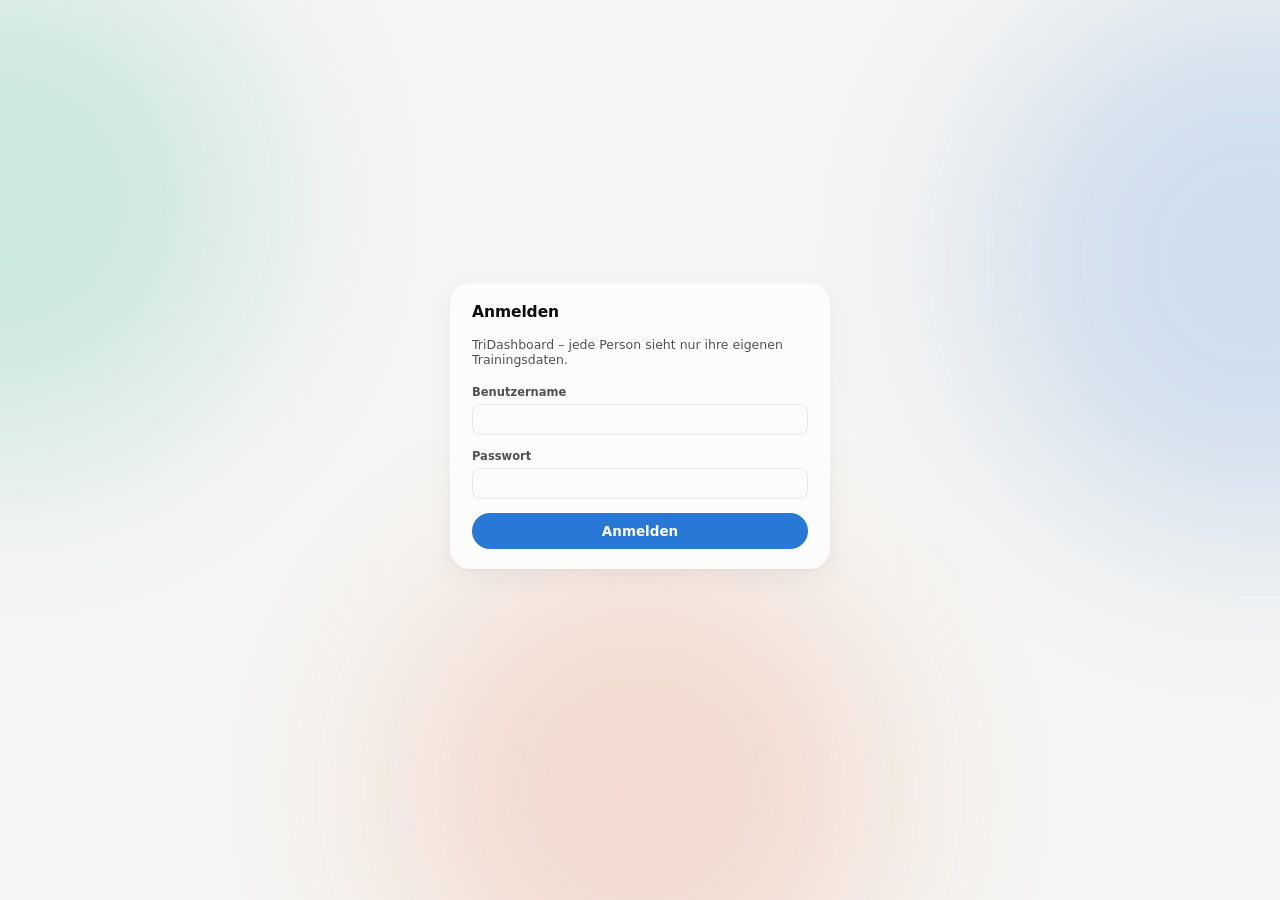
==== commit 5e75d442: "D1: Web-App-Manifest, Icons und iPhone-Meta-Tags - manifest.json (Name TriDashboard, standalone, sta" ====
--- a/login.html
+++ b/login.html
@@ -2,7 +2,16 @@
 <html lang="de">
 <head>
 <meta charset="utf-8">
-<meta name="viewport" content="width=device-width, initial-scale=1">
+<meta name="viewport" content="width=device-width, initial-scale=1, viewport-fit=cover">
+<meta name="theme-color" content="#f5f5f3" media="(prefers-color-scheme: light)">
+<meta name="theme-color" content="#101010" media="(prefers-color-scheme: dark)">
+<!-- iPhone/Android: als App auf dem Home-Bildschirm (Safari: Teilen > Zum Home-Bildschirm) -->
+<meta name="mobile-web-app-capable" content="yes">
+<meta name="apple-mobile-web-app-capable" content="yes">
+<meta name="apple-mobile-web-app-status-bar-style" content="default">
+<meta name="apple-mobile-web-app-title" content="TriDashboard">
+<link rel="manifest" href="manifest.json">
+<link rel="apple-touch-icon" href="icons/apple-touch-icon.png">
 <title>Anmelden · TriDashboard</title>
 <link rel="icon" type="image/svg+xml" href="data:image/svg+xml,%3Csvg xmlns='http://www.w3.org/2000/svg' viewBox='0 0 64 64'%3E%3Crect width='64' height='64' rx='16' fill='%23101010'/%3E%3Ccircle cx='24' cy='23' r='15' fill='%231baf7a' fill-opacity='0.92'/%3E%3Ccircle cx='40' cy='23' r='15' fill='%232a78d6' fill-opacity='0.92'/%3E%3Ccircle cx='32' cy='41' r='15' fill='%23eb6834' fill-opacity='0.92'/%3E%3C/svg%3E">
 <script>
--- a/css/main.css
+++ b/css/main.css
@@ -29,20 +29,28 @@
      Zeitraum-Zusammenfassung) sichtbar durchscheinen, nicht erst weiter unten.
      Positionierung relativ zur Mitte (calc(50% ± px)) statt an den reinen
      Viewport-Rändern - sonst driften die Flecken auf breiten Bildschirmen
-     (großer Monitor, wo .page mit max-width:1240px zentriert viel schmaler
-     als der Viewport ist) seitlich aus dem sichtbaren Inhalt heraus. */
-  .glow-1 { width: 520px; height: 520px; background: var(--c-schwimmen); top: -60px; left: calc(50% - 780px); }
-
-  .glow-2 { width: 560px; height: 560px; background: var(--c-rad); top: -20px; left: calc(50% + 260px); }
+     (großer Monitor, wo .page mit max-width:1680px (ab 2000px: 1920px)
+     zentriert schmaler als der Viewport ist) seitlich aus dem sichtbaren
+     Inhalt heraus. */
+  .glow-1 { width: 520px; height: 520px; background: var(--c-schwimmen); top: -60px; left: calc(50% - 900px); }
+
+  .glow-2 { width: 560px; height: 560px; background: var(--c-rad); top: -20px; left: calc(50% + 340px); }
 
   .glow-3 { width: 500px; height: 500px; background: var(--c-laufen); bottom: -140px; left: calc(50% - 250px); }
 
+  /* Breite Seite: nutzt große Monitore besser aus (Karten-Grids passen sich per
+     auto-fit an, siehe components.css); ab 2000px Viewport-Breite noch etwas
+     breiter, siehe responsive.css. overflow-x:clip (kein Scroll-Container,
+     die sticky Topnav bleibt intakt): unsichtbare Info-Popover der rechten
+     Spalte ragen sonst über den Viewport hinaus und erzeugen einen
+     horizontalen Seiten-Scrollbalken. */
   .page {
-    max-width: 1240px;
+    max-width: 1680px;
     margin: 0 auto;
     padding: 48px 32px 96px;
     position: relative;
     z-index: 1;
+    overflow-x: clip;
   }
 
   /* Logo/Marke (angelehnt an die Landingpage): drei Sportart-Punkte + Titel
--- a/css/components.css
+++ b/css/components.css
@@ -442,7 +442,9 @@
   .cal-day-item-body .modal-charts { margin-top: 16px; }
 
   /* Rekorde */
-  .records-grid { display: grid; grid-template-columns: repeat(2, 1fr); gap: 20px; }
+  /* auto-fit statt fester 2 Spalten: 2 bis 4 Rekord-Gruppen nebeneinander, je
+     nach Breite. min(...,100%) verhindert Überlauf in schmalen Containern. */
+  .records-grid { display: grid; grid-template-columns: repeat(auto-fit, minmax(min(360px, 100%), 1fr)); gap: 18px; }
 
   /* Micro-Animation: Karten fliegen beim Rendern gestaffelt (animation-delay
      per Karte, siehe renderRecords() in js/components/records.js) sanft ein,
@@ -613,6 +615,8 @@
   .coach-settings-title { font-size: 12.5px; font-weight: 650; margin: 0; color: var(--text-primary); }
 
   .coach-settings-row { display: flex; flex-direction: column; gap: 5px; align-items: stretch; }
+
+  .coach-settings-row[hidden] { display: none; }
 
   .coach-settings-row:has(#coach-test-btn) { flex-direction: row; align-items: center; gap: 10px; }
 
@@ -1146,11 +1150,13 @@
   .load-status.muted { background: var(--grid); color: var(--text-muted); }
 
   /* stat tiles */
+  /* Kleine Kennzahl-Kacheln: je nach Breite 4 pro Reihe (Maximum, damit 8
+     Kacheln als 4+4 statt als 6+2 umbrechen), mindestens 200px breit. */
   .stat-row {
     display: grid;
-    grid-template-columns: repeat(5, 1fr);
+    grid-template-columns: repeat(auto-fit, minmax(max(200px, calc((100% - 3 * 16px) / 4)), 1fr));
     gap: 16px;
-    margin-bottom: 28px;
+    margin-bottom: 24px;
     perspective: 1000px;
   }
 
@@ -1224,23 +1230,25 @@
 
   .achievement-toast-hint { font-size: 11px; font-weight: 500; color: var(--text-muted); margin-left: 2px; }
 
-  /* card grid */
+  /* card grid: auto-fit statt fester 2 Spalten - auf breiten Bildschirmen
+     passen 3 (ab ca. 2000px 4) Karten nebeneinander. min(420px,100%) statt
+     nur 420px, damit die Spalte in schmalen Containern nie überläuft. */
   .grid-2 {
     display: grid;
-    grid-template-columns: 1fr 1fr;
-    gap: 20px;
-    margin-bottom: 20px;
+    grid-template-columns: repeat(auto-fit, minmax(min(420px, 100%), 1fr));
+    gap: 18px;
+    margin-bottom: 18px;
   }
 
   .card {
     background: var(--surface-1);
     border-radius: 20px;
     box-shadow: var(--card-shadow);
-    padding: 24px 26px 20px;
+    padding: 20px 22px;
     position: relative;
   }
 
-  .card.full { margin-bottom: 20px; }
+  .card.full { margin-bottom: 18px; }
 
   /* Kachel-Suche: Treffer dezent hervorheben, Nicht-Treffer ausblenden -
      Layout bleibt stabil (kein display:none), damit nichts hin- und
@@ -1264,9 +1272,9 @@
 
   .dash-grid {
     display: grid;
-    grid-template-columns: 1fr 1fr;
-    gap: 20px;
-    margin-bottom: 20px;
+    grid-template-columns: repeat(auto-fit, minmax(min(420px, 100%), 1fr));
+    gap: 18px;
+    margin-bottom: 18px;
   }
 
   .dash-grid .card.full { grid-column: 1 / -1; margin-bottom: 0; }
@@ -1320,6 +1328,25 @@
   .legend .swatch.line { width: 12px; height: 2px; border-radius: 1px; }
 
   svg { display: block; overflow: visible; }
+
+  /* Diagramme füllen die volle Kartenbreite: die width/height-Attribute der
+     SVGs (js/components/chart.js, dashboard.js, ...) setzen nur eine feste
+     Höhe, bei der "meet" das Diagramm klein und mittig zentriert (leere
+     Ränder links/rechts). Mit height:auto folgt die Höhe stattdessen dem
+     viewBox-Seitenverhältnis - nichts wird verzerrt, Tooltips (Mauskoordinaten
+     relativ zu .chart-wrap) bleiben exakt. */
+  .chart-wrap > svg { width: 100%; height: auto; }
+
+  /* Runde Diagramme (Tacho, Radar) bewusst nicht auf die volle Breite
+     aufziehen, sonst werden sie riesig - begrenzt und zentriert. */
+  .gauge-wrap > svg { max-width: 420px; }
+
+  .wd-radar-chart > svg { max-width: 380px; margin: 0 auto; }
+
+  /* Im Modal schneidet der scrollende Body (overflow) alles ab, was über den
+     Rand hinausragt - z.B. die letzte X-Achsen-Beschriftung, die jetzt bis an
+     den rechten Rand reicht. Kleiner Innenabstand rechts verhindert das. */
+  .modal-card .chart-wrap { padding-right: 16px; }
 
   .axis-label { fill: var(--text-muted); font-size: 11px; }
 
@@ -1379,8 +1406,8 @@
 
   .small-multiples {
     display: grid;
-    grid-template-columns: repeat(3, 1fr);
-    gap: 20px;
+    grid-template-columns: repeat(auto-fit, minmax(min(260px, 100%), 1fr));
+    gap: 18px;
   }
 
   .small-multiples .mini h3 {
@@ -1397,7 +1424,7 @@
 
   .pmc-substats {
     display: grid;
-    grid-template-columns: repeat(4, 1fr);
+    grid-template-columns: repeat(auto-fit, minmax(min(150px, 100%), 1fr));
     gap: 12px;
     margin-top: 16px;
   }
@@ -1827,3 +1854,51 @@
     border: 1px solid var(--c-crit); background: var(--surface-1);
     color: var(--text-primary); font-size: 12.5px;
   }
+
+  /* ---------- Analyse-Tab (js/components/analysis.js) ---------- */
+
+  .ana-toolbar {
+    display: flex; flex-wrap: wrap; align-items: center; justify-content: space-between;
+    gap: 8px 14px; margin-bottom: 14px;
+  }
+
+  /* Sportfarben für Legenden-Kästchen (background) und SVG-Flächen (fill) */
+  .ana-swim { background: var(--c-schwimmen); fill: var(--c-schwimmen); }
+  .ana-bike { background: var(--c-rad); fill: var(--c-rad); }
+  .ana-run  { background: var(--c-laufen); fill: var(--c-laufen); }
+
+  .ana-bal-rows { display: flex; flex-direction: column; gap: 10px; }
+
+  .ana-bal-row {
+    display: grid; grid-template-columns: 72px minmax(0, 1fr) 52px;
+    align-items: center; gap: 3px 12px; font-size: 12px;
+  }
+
+  .ana-bal-label { color: var(--text-secondary); white-space: nowrap; }
+
+  .ana-bal-label small { color: var(--text-muted); font-size: 10.5px; }
+
+  .ana-bal-total { text-align: right; color: var(--text-secondary); font-variant-numeric: tabular-nums; }
+
+  .ana-bal-short { grid-column: 2 / 4; font-size: 11.5px; color: var(--text-secondary); }
+
+  .ana-warn-icon { color: var(--c-warn); }
+
+  .ana-bal-empty { fill: var(--grid); }
+
+  .ana-seg { stroke: var(--surface-1); stroke-width: 1.5; }
+
+  .ana-target-mark { stroke: var(--text-primary); stroke-width: 2; }
+
+  .ana-target-swatch { width: 2px; height: 12px; border-radius: 1px; background: var(--text-primary); display: inline-block; }
+
+  .ana-hint {
+    margin: 16px 0 0; padding: 10px 14px; border-radius: 12px;
+    background: var(--page); color: var(--text-secondary); font-size: 12.5px; line-height: 1.55;
+  }
+
+  .ana-hint.warn { background: color-mix(in srgb, var(--c-warn) 16%, transparent); color: var(--text-primary); }
+
+  .ana-hint b { color: var(--text-primary); }
+
+  .ana-settings-actions { display: flex; flex-wrap: wrap; align-items: center; gap: 8px 12px; margin-top: 12px; }
--- a/css/responsive.css
+++ b/css/responsive.css
@@ -9,6 +9,14 @@
     }
   }
 
+  /* Sehr große Monitore: Seite noch etwas breiter (Basis: 1680px in main.css) */
+  @media (min-width: 2000px) {
+    .page { max-width: 1920px; }
+  }
+
+  /* Bis 980px: einspaltig (die auto-fit-Karten-Grids kollabieren unterhalb
+     von ca. 900px ohnehin auf eine Spalte, die Regeln unten erzwingen es
+     zusätzlich und halten Popover/Topnav auf dem Handy in Form). */
   @media (max-width: 980px) {
     header.top h1 { font-size: 24px; }
     .stat-row { grid-template-columns: repeat(2, 1fr); }
@@ -50,3 +58,10 @@
     .update-menu { right: 0; left: auto; min-width: 210px; }
     .info-popover { left: auto; right: -8px; width: 240px; max-width: 78vw; }
   }
+
+  /* Schmale Handys: etwas kompaktere Kennzahl-Kacheln (2 pro Reihe), damit
+     Werte wie "ml/kg/min" oder "Erholung" nicht mitten im Wort umbrechen. */
+  @media (max-width: 480px) {
+    .stat-tile { padding: 16px 14px; }
+    .stat-tile .value { font-size: 22px; }
+  }
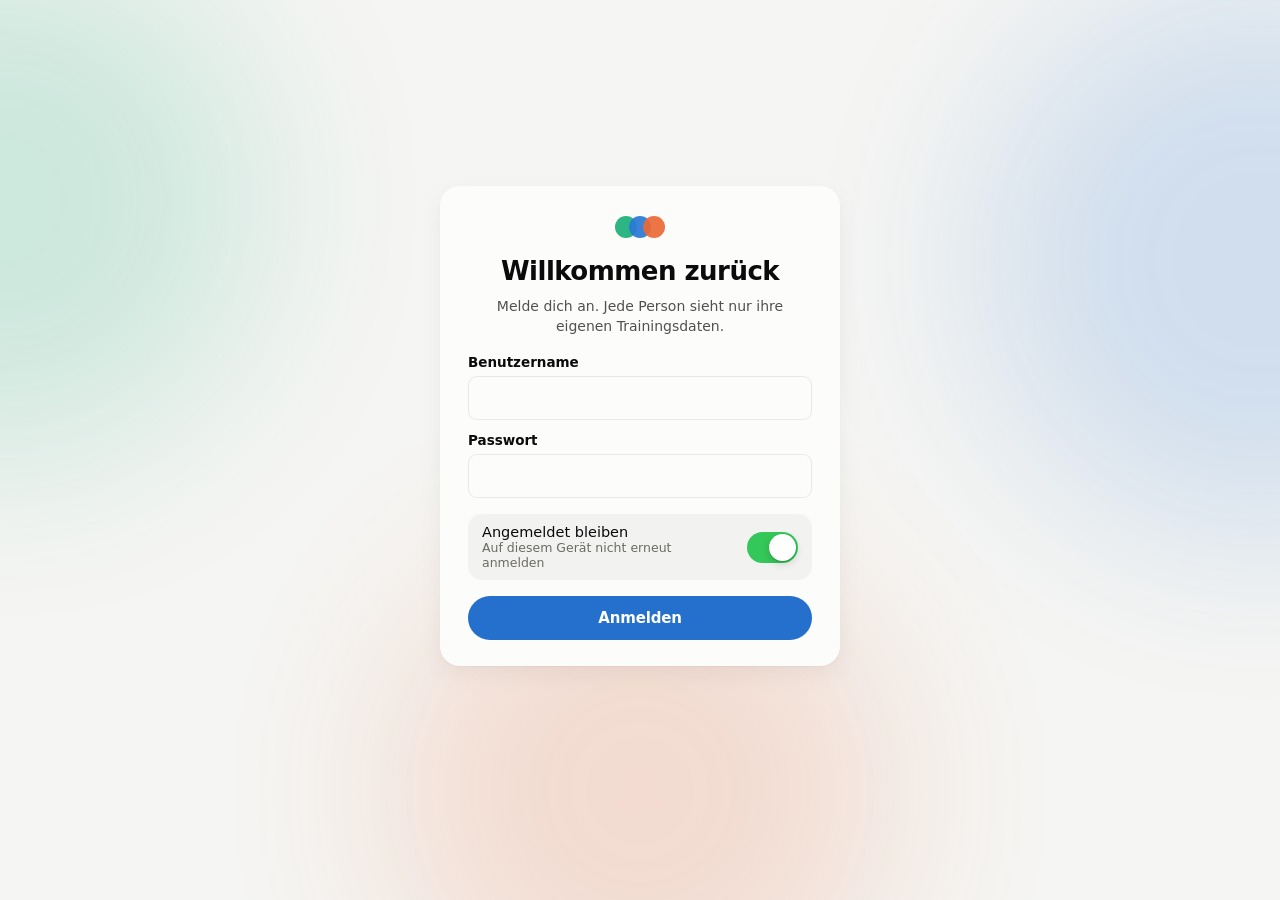
==== commit 3dec9387: "Konto selbst erstellen mit Einladungscode, "Angemeldet bleiben" (2.2.0) - Anmeldeseite neu: "Anmelde" ====
--- a/login.html
+++ b/login.html
@@ -36,19 +36,37 @@
   <div class="glow-orb glow-3"></div>
 </div>
 <main class="page login-page">
-  <form class="card login-card" id="login-form">
-    <h2>Anmelden</h2>
-    <p class="card-sub">TriDashboard – jede Person sieht nur ihre eigenen Trainingsdaten.</p>
-    <div class="coach-settings-row">
-      <label for="login-username">Benutzername</label>
-      <input type="text" id="login-username" class="coach-input" autocomplete="username" autocapitalize="none" spellcheck="false" required>
+  <form class="card login-card" id="login-form" novalidate>
+    <div class="login-brand" aria-hidden="true"><span></span><span></span><span></span></div>
+    <h2 id="login-title">Willkommen zurück</h2>
+    <p class="card-sub" id="login-sub">Melde dich an. Jede Person sieht nur ihre eigenen Trainingsdaten.</p>
+    <div class="mob-segmented login-mode" id="login-mode" role="tablist" aria-label="Anmelden oder Konto erstellen" hidden>
+      <button type="button" role="tab" class="is-on" aria-selected="true" data-mode="login">Anmelden</button>
+      <button type="button" role="tab" aria-selected="false" data-mode="register">Konto erstellen</button>
     </div>
-    <div class="coach-settings-row">
-      <label for="login-password">Passwort</label>
-      <input type="password" id="login-password" class="coach-input" autocomplete="current-password" required>
+    <div class="login-fields">
+      <label class="login-field">
+        <span>Benutzername</span>
+        <input type="text" id="login-username" class="coach-input" autocomplete="username" autocapitalize="none" spellcheck="false" required>
+        <small class="login-hint" data-for="register" hidden>3–32 Zeichen: a–z, Ziffern, Punkt, Minus</small>
+      </label>
+      <label class="login-field">
+        <span>Passwort</span>
+        <input type="password" id="login-password" class="coach-input" autocomplete="current-password" required>
+        <small class="login-hint" data-for="register" hidden>Mindestens 10 Zeichen – z. B. drei Wörter mit einer Zahl</small>
+      </label>
+      <label class="login-field" data-for="register" hidden>
+        <span>Einladungscode</span>
+        <input type="text" id="login-code" class="coach-input login-code" autocomplete="off" autocapitalize="characters" spellcheck="false" placeholder="XXXX-XXXX">
+        <small class="login-hint">Bekommst du von der Person, die das Dashboard betreibt.</small>
+      </label>
     </div>
+    <label class="login-remember">
+      <span>Angemeldet bleiben<small>Auf diesem Gerät nicht erneut anmelden</small></span>
+      <input type="checkbox" id="login-remember" class="switch" role="switch" checked>
+    </label>
     <p class="login-error" id="login-error" role="alert" hidden></p>
-    <button type="submit" class="update-btn" id="login-submit">Anmelden</button>
+    <button type="submit" class="mob-btn mob-btn-primary login-submit" id="login-submit">Anmelden</button>
   </form>
 </main>
 <script src="js/data/api-client.js"></script>
--- a/css/variables.css
+++ b/css/variables.css
@@ -6,13 +6,14 @@
     --page:           #f5f5f3;
     --text-primary:   #0b0b0b;
     --text-secondary: #52514e;
-    --text-muted:     #898781;
+    --text-muted:     #6b6a64;
     --grid:           #e1e0d9;
     --baseline:       #c3c2b7;
     --border:         rgba(11,11,11,0.08);
     --card-shadow:    0 1px 2px rgba(11,11,11,0.04), 0 8px 24px rgba(11,11,11,0.05);
-    --accent:         #2a78d6;
-    --accent-wash:    rgba(42,120,214,0.10);
+    --accent:         #2570cc;
+    --accent-fill:    var(--accent); /* Füllung für Knöpfe mit weißer Schrift */
+    --accent-wash:    rgba(37,112,204,0.10);
 
     --c-schwimmen: #1baf7a;
     --c-rad:       #2a78d6;
@@ -35,6 +36,20 @@
     --c-z5: #e34948;
     --card-shadow-hover: 0 4px 10px rgba(11,11,11,0.06), 0 16px 36px rgba(11,11,11,0.09);
     --row-added-wash: rgba(12,163,12,0.16);
+
+    /* Statusfarben als SCHRIFT: --c-good/-warn/-crit sind als Füllung gedacht
+       und als Text auf hellem Grund zu blass (Kontrast unter 4,5:1). */
+    --c-good-text: #097009;
+    --c-warn-text: #8a5a00;
+    --c-crit-text: #a82a2a;
+
+    /* iPhone/Touch: Mindestgröße für Tipp-Ziele und Sicherheitsabstände für
+       Notch, Home-Indikator und Querformat (0 auf Geräten ohne Aussparung). */
+    --touch-min:   40px;
+    --safe-top:    env(safe-area-inset-top, 0px);
+    --safe-right:  env(safe-area-inset-right, 0px);
+    --safe-bottom: env(safe-area-inset-bottom, 0px);
+    --safe-left:   env(safe-area-inset-left, 0px);
   }
 
   @media (prefers-color-scheme: dark) {
@@ -44,13 +59,17 @@
       --page:           #101010;
       --text-primary:   #ffffff;
       --text-secondary: #c3c2b7;
-      --text-muted:     #8f8d86;
+      --text-muted:     #9a9892;
       --grid:           #2c2c2a;
       --baseline:       #3a3a38;
       --border:         rgba(255,255,255,0.08);
       --card-shadow:    0 1px 2px rgba(0,0,0,0.3), 0 8px 24px rgba(0,0,0,0.35);
       --accent:         #3987e5;
+      --accent-fill:    #2872d0;
       --accent-wash:    rgba(57,135,229,0.16);
+      --c-good-text: #2fc42f;
+      --c-warn-text: #fab219;
+      --c-crit-text: #e66767;
       --c-schwimmen: #199e70;
       --c-rad:       #3987e5;
       --c-laufen:    #d95926;
@@ -75,13 +94,17 @@
     --page:           #101010;
     --text-primary:   #ffffff;
     --text-secondary: #c3c2b7;
-    --text-muted:     #8f8d86;
+    --text-muted:     #9a9892;
     --grid:           #2c2c2a;
     --baseline:       #3a3a38;
     --border:         rgba(255,255,255,0.08);
     --card-shadow:    0 1px 2px rgba(0,0,0,0.3), 0 8px 24px rgba(0,0,0,0.35);
     --accent:         #3987e5;
+    --accent-fill:    #2872d0;
     --accent-wash:    rgba(57,135,229,0.16);
+    --c-good-text: #2fc42f;
+    --c-warn-text: #fab219;
+    --c-crit-text: #e66767;
     --c-schwimmen: #199e70;
     --c-rad:       #3987e5;
     --c-laufen:    #d95926;
--- a/css/main.css
+++ b/css/main.css
@@ -8,6 +8,9 @@
     color: var(--text-primary);
     font-family: -apple-system, BlinkMacSystemFont, "SF Pro Text", "Segoe UI", system-ui, sans-serif;
     -webkit-font-smoothing: antialiased;
+    /* iPhone: Schrift im Querformat nicht automatisch vergrößern; Tipp-Markierung in Akzentfarbe */
+    -webkit-text-size-adjust: 100%; text-size-adjust: 100%;
+    -webkit-tap-highlight-color: var(--accent-wash);
   }
 
   /* Dezenter Parallax-Hintergrund (wie auf der Landingpage): drei weich
@@ -45,9 +48,11 @@
      Spalte ragen sonst über den Viewport hinaus und erzeugen einen
      horizontalen Seiten-Scrollbalken. */
   .page {
+    --gutter: 32px; /* seitlicher Abstand; auf dem Handy kleiner, siehe responsive.css */
     max-width: 1680px;
     margin: 0 auto;
-    padding: 48px 32px 96px;
+    /* Sicherheitsabstände (Notch, Home-Indikator, Querformat) siehe variables.css */
+    padding: calc(48px + var(--safe-top)) max(var(--gutter), var(--safe-right)) calc(96px + var(--safe-bottom)) max(var(--gutter), var(--safe-left));
     position: relative;
     z-index: 1;
     overflow-x: clip;
--- a/css/components.css
+++ b/css/components.css
@@ -61,7 +61,7 @@
 
   .update-btn {
     border: none;
-    background: var(--accent);
+    background: var(--accent-fill);
     color: #fff;
     font-size: 12.5px;
     font-weight: 650;
@@ -100,7 +100,7 @@
     text-align: right;
   }
 
-  .update-status.err { color: #b13030; }
+  .update-status.err { color: var(--c-crit-text); }
 
   /* Aktualisieren-Dropdown-Menü (Ordner-Scan vs. Drag & Drop) */
   .update-menu-wrap { position: relative; }
@@ -176,13 +176,35 @@
   .workouts-col-toggle { display: flex; align-items: center; gap: 8px; padding: 4px 0; font-size: 12.5px; font-weight: 500; color: var(--text-primary); cursor: pointer; }
   .workouts-col-toggle input { margin: 0; cursor: pointer; }
 
+  /* Terminwünsche im ⚙-Menü der Trainingsplan-Kachel (js/components/training-plan.js) */
+  .trainingplan-settings-popover { width: 320px; }
+  .card .card-sub.plan-wish-sub { margin: 0 0 8px; }
+  .plan-wish-title { margin-top: 16px; }
+  .plan-wish-form { display: grid; grid-template-columns: minmax(0, 1fr) minmax(0, 1fr); gap: 6px; margin-bottom: 4px; }
+  .plan-wish-form .update-btn { grid-column: 1 / -1; justify-content: center; }
+  .plan-wish-list { margin-top: 8px; display: flex; flex-direction: column; gap: 4px; }
+  .plan-wish-item { display: flex; align-items: center; gap: 8px; padding: 6px 4px 6px 10px; background: var(--page); border-radius: 10px; }
+  .plan-wish-main { flex: 1; min-width: 0; display: flex; flex-direction: column; }
+  .plan-wish-what { font-size: 12px; font-weight: 600; color: var(--text-primary); }
+  .plan-wish-note { font-size: 11.5px; color: var(--text-muted); overflow: hidden; text-overflow: ellipsis; white-space: nowrap; }
+  .plan-wish-state { font-size: 10.5px; font-weight: 650; padding: 2px 7px; border-radius: 6px; background: var(--grid); color: var(--text-secondary); }
+  .plan-wish-state.planned { background: color-mix(in srgb, var(--c-good) 18%, transparent); color: var(--c-good-text); }
+  .plan-wish-empty { margin: 0; font-size: 12px; color: var(--text-muted); }
+
+  /* Vollbild-Overlays (Dialoge, Onboarding, Coach-Sperre): Abstand zum Rand,
+     aber nie unter Notch/Home-Indikator (--gap wird auf dem Handy kleiner). */
+  .modal-overlay, .dnd-overlay, .onb-overlay, .coach-gate {
+    --gap: 24px;
+    padding: max(var(--gap), var(--safe-top)) max(var(--gap), var(--safe-right)) max(var(--gap), var(--safe-bottom)) max(var(--gap), var(--safe-left));
+  }
+
   /* Drag & Drop Upload-Overlay */
   .dnd-overlay {
     position: fixed; inset: 0;
     background: rgba(11,11,11,0.4);
     display: flex; visibility: hidden; opacity: 0;
     align-items: center; justify-content: center;
-    z-index: 100; padding: 24px;
+    z-index: 100;
     transition: opacity 0.22s ease, visibility 0s linear 0.22s;
   }
 
@@ -235,7 +257,7 @@
 
   .dnd-status { font-size: 12.5px; color: var(--text-secondary); margin-top: 16px; text-align: center; min-height: 16px; }
 
-  .dnd-status.err { color: #b13030; }
+  .dnd-status.err { color: var(--c-crit-text); }
 
   /* Kalender: Monatsansicht, Zeilen = Wochen, Spalten = Wochentage + Zusammenfassung */
   .cal-monthbar {
@@ -302,7 +324,7 @@
     overflow: hidden;
   }
 
-  .cal-grid-scroll { overflow-x: auto; }
+  .cal-grid-scroll { overflow-x: auto; overscroll-behavior-x: contain; }
 
   .cal-dow-header {
     font-size: 11px; font-weight: 650; color: var(--text-muted);
@@ -319,13 +341,13 @@
 
   .cal-cell.muted { background: var(--page); }
 
-  .cal-cell.muted .cal-daynum { color: var(--text-muted); opacity: 0.55; }
+  .cal-cell.muted .cal-daynum { color: var(--text-muted); opacity: 0.75; }
 
   .cal-cell.today { background: var(--accent-wash); }
 
   .cal-daynum { font-size: 12.5px; font-weight: 620; color: var(--text-secondary); font-variant-numeric: tabular-nums; }
 
-  .cal-cell.today .cal-daynum { color: var(--accent); font-weight: 750; }
+  .cal-cell.today .cal-daynum { color: color-mix(in srgb, var(--accent) 75%, var(--text-primary)); font-weight: 750; }
 
   .cal-dots { display: flex; flex-wrap: wrap; gap: 3px; align-items: center; }
 
@@ -545,6 +567,25 @@
   .coach-summary-empty { font-size: 12.5px; color: var(--text-muted); }
 
   .coach-summary-divider { height: 1px; background: var(--border); margin: 18px 0 14px; }
+
+  /* Wettkampf-Countdown (renderRaceCountdown, js/components/race-countdown.js):
+     dieselben Kacheln wie die Coach-Zusammenfassung, im Raster statt in einer
+     Zeile, damit die Wochenumfang-Kachel mit Balken genug Breite hat. */
+  .race-countdown { display: grid; grid-template-columns: repeat(auto-fit, minmax(190px, 1fr)); gap: 10px; }
+  .race-countdown .csc-sub { line-height: 1.45; }
+  .rc-hero { font-size: 48px; font-weight: 650; line-height: 1.05; letter-spacing: -0.02em; color: var(--text-primary); }
+  .rc-meter { display: block; width: 100%; height: 10px; border-radius: 5px; margin: 8px 0 6px; overflow: hidden; }
+  .rc-meter-track { fill: var(--accent-wash); }
+  .rc-meter-done { fill: var(--accent); }
+  .rc-meter-planned { fill: var(--accent); opacity: 0.5; }
+  .rc-meter-gap { stroke: var(--page); stroke-width: 2px; }
+  .rc-meter-target { stroke: var(--text-primary); stroke-width: 2px; }
+  .legend.rc-legend { gap: 2px 12px; margin: 0 0 4px; font-size: 11px; }
+  .rc-swatch-done { background: var(--accent); }
+  .rc-swatch-planned { background: var(--accent); opacity: 0.5; }
+  .rc-swatch-target { background: var(--text-primary); }
+  .rc-hint { display: flex; align-items: center; justify-content: space-between; gap: 10px 16px; flex-wrap: wrap; background: var(--page); border-radius: 12px; padding: 12px 14px; }
+  .rc-hint p { margin: 0; flex: 1 1 260px; font-size: 13px; line-height: 1.5; color: var(--text-secondary); }
 
   /* Banner der automatischen Risiko-Kontrolle (ACWR/TSB/Monotonie), siehe
      js/components/risk-adjust.js - bewusst wie eine Warn-Kachel gestaltet
@@ -567,7 +608,7 @@
 
   .risk-adjust-banner .rab-body { flex: 1; min-width: 0; }
 
-  .risk-adjust-banner .rab-title { font-weight: 650; font-size: 13.5px; color: var(--c-crit); margin-bottom: 2px; }
+  .risk-adjust-banner .rab-title { font-weight: 650; font-size: 13.5px; color: var(--c-crit-text); margin-bottom: 2px; }
 
   .risk-adjust-banner .rab-reasons { font-size: 12px; color: var(--text-secondary); }
 
@@ -576,6 +617,22 @@
   .risk-adjust-banner .rab-suggestion { font-size: 12.5px; margin: 6px 0 0; }
 
   .risk-adjust-banner .rab-actions { display: flex; flex-direction: column; gap: 6px; flex-shrink: 0; }
+
+  /* Empfehlungen Heute / Diese Woche / Nächste Woche (renderOutlook, coach.js) */
+  .outlook-grid { display: grid; grid-template-columns: repeat(auto-fit, minmax(240px, 1fr)); gap: 12px; margin-top: 12px; }
+  .outlook-item { background: var(--page); border-radius: 12px; padding: 12px 14px; }
+  .outlook-title { margin: 0 0 6px; font-size: 13.5px; font-weight: 650; color: var(--text-primary); }
+  .outlook-text { margin: 0 0 6px; font-size: 13px; line-height: 1.5; color: var(--text-primary); }
+  .outlook-reason { margin: 0 0 8px; font-size: 12.5px; line-height: 1.5; color: var(--text-secondary); }
+  .outlook-reason b { font-weight: 650; color: var(--text-primary); }
+  .outlook-facts-title { margin: 10px 0 4px; }
+  .outlook-facts { margin: 0; padding-left: 16px; font-size: 11.5px; line-height: 1.5; color: var(--text-muted); }
+
+  /* Ergebnis der Regelprüfung nach einer KI-Planung (renderTrainingPlanCard) */
+  .plan-check-notes { margin-top: 12px; padding: 10px 12px; border-radius: 12px; background: var(--accent-wash); font-size: 12.5px; color: var(--text-secondary); }
+  .plan-check-notes p { margin: 0 0 2px; font-weight: 650; color: var(--text-primary); }
+  .plan-check-notes ul { margin: 0 0 6px; padding-left: 18px; }
+  .plan-check-notes ul:last-child { margin-bottom: 0; }
 
   .coach-recovery-heading { font-size: 15px; font-weight: 640; margin: 0; display: flex; align-items: center; gap: 6px; }
 
@@ -639,11 +696,11 @@
 
   .coach-test-status { font-size: 12px; color: var(--text-secondary); }
 
-  .coach-test-status.ok { color: var(--c-good, #199e70); }
-
-  .coach-test-status.warn { color: var(--c-warn, #b8860b); }
-
-  .coach-test-status.err { color: #b13030; }
+  .coach-test-status.ok { color: var(--c-good-text); }
+
+  .coach-test-status.warn { color: var(--c-warn-text); }
+
+  .coach-test-status.err { color: var(--c-crit-text); }
 
   .goal-form {
     /* minmax(0, 1fr) statt 1fr: sonst zwingt z.B. das native Datumsfeld oder
@@ -693,6 +750,8 @@
     cursor: pointer; padding: 4px 6px; border-radius: 6px; line-height: 1;
   }
 
+  .goal-expand-btn { border: none; background: none; color: var(--text-secondary); border-radius: 8px; cursor: pointer; font-family: inherit; }
+
   .goal-delete:hover { background: var(--grid); color: var(--text-primary); }
 
   .goal-meta { font-size: 12px; color: var(--text-secondary); margin-top: 4px; }
@@ -734,7 +793,7 @@
   }
 
   .goal-priority-A { background: var(--c-crit); color: #fff; }
-  .goal-priority-B { background: var(--c-warn); color: #fff; }
+  .goal-priority-B { background: color-mix(in srgb, var(--c-warn) 24%, var(--surface-1)); color: var(--c-warn-text); }
   .goal-priority-C { background: var(--border); color: var(--text-secondary); }
 
   .goal-adv { margin-top: 14px; padding-top: 12px; border-top: 1px dashed var(--border); }
@@ -747,9 +806,66 @@
 
   .goal-adv-elevation-row .goal-adv-elevation { max-width: 120px; }
 
+  /* "Rennplan" je Ziel (js/components/race-plan.js) - aufklappbar wie .goal-adv */
+  .race-plan { gap: 18px; max-width: 760px; }
+
+  .race-plan-section { display: flex; flex-direction: column; gap: 6px; }
+
+  .race-plan-section h4 { font-size: 12px; font-weight: 650; color: var(--text-secondary); margin: 0 0 2px; }
+
+  .race-plan-pace-row { display: flex; flex-wrap: wrap; align-items: baseline; gap: 2px 10px; font-size: 12.5px; }
+
+  .race-plan-pace-row .sport-dot { width: 8px; height: 8px; border-radius: 2px; flex: none; align-self: center; }
+
+  .race-plan-pace-label { font-weight: 620; min-width: 76px; }
+
+  .race-plan-pace-value { font-weight: 700; min-width: 92px; font-variant-numeric: tabular-nums; }
+
+  .race-plan-pace-basis { color: var(--text-secondary); }
+
+  .race-plan-missing { color: var(--c-warn-text); }
+
+  .race-plan-note, .race-plan-empty { font-size: 11.5px; color: var(--text-muted); margin: 0; }
+
+  .race-plan-item { display: flex; align-items: center; gap: 8px; }
+
+  .race-plan-item input[type="checkbox"] { width: 18px; height: 18px; margin: 0; flex: none; accent-color: var(--accent); cursor: pointer; }
+
+  .race-plan-text {
+    flex: 1 1 auto; min-width: 0; padding: 5px 8px; border-radius: 8px;
+    font-size: 12.5px; line-height: 1.4; overflow-wrap: anywhere; hyphens: auto; cursor: text;
+  }
+
+  .race-plan-text:hover, .race-plan-text:focus { background: var(--surface-1); }
+
+  .race-plan-text:focus { outline: 2px solid var(--accent); outline-offset: 0; }
+
+  .race-week-day .race-plan-text:hover, .race-week-day .race-plan-text:focus { background: var(--page); }
+
+  .race-plan-item.done .race-plan-text { text-decoration: line-through; color: var(--text-muted); }
+
+  .race-plan-add { display: flex; flex-wrap: wrap; align-items: center; gap: 8px; margin-top: 2px; }
+
+  .race-plan-add .race-plan-add-text { flex: 1 1 160px; width: auto; }
+
+  .race-plan-add .race-plan-add-day { flex: 0 1 200px; width: auto; }
+
+  .race-week-day {
+    display: flex; flex-direction: column; gap: 5px; padding: 8px 10px;
+    background: var(--surface-1); border: 1px solid var(--border); border-radius: 10px;
+  }
+
+  .race-week-raceday { border-color: var(--accent); }
+
+  .race-week-day-head { display: flex; align-items: baseline; gap: 8px; font-size: 12px; }
+
+  .race-week-day-head span { font-size: 11.5px; color: var(--text-muted); }
+
+  .race-week-raceday .race-week-day-head span { color: var(--accent); font-weight: 650; }
+
   .goal-rec-date { font-size: 11px; color: var(--text-muted); }
 
-  .goal-error { font-size: 12px; color: #b13030; margin-top: 10px; }
+  .goal-error { font-size: 12px; color: var(--c-crit-text); margin-top: 10px; }
 
   .goal-recommendation {
     margin-top: 12px; padding: 14px 16px; background: var(--surface-1);
@@ -760,7 +876,7 @@
   /* "Hauptevent"-Markierung (Trainingsplan bezieht sich immer auf dieses Ziel) */
   .goal-primary-star {
     border: none; background: none; cursor: pointer; font-size: 16px; line-height: 1;
-    color: var(--border); padding: 2px 4px; margin-right: 2px; vertical-align: middle;
+    color: var(--text-muted); padding: 2px 4px; margin-right: 2px; vertical-align: middle;
     transition: color 0.15s ease, transform 0.15s ease;
   }
 
@@ -787,7 +903,7 @@
   .plan-status-badge {
     display: inline-flex; align-items: center; gap: 6px; font-size: 11.5px; font-weight: 600;
     padding: 3px 9px; border-radius: 999px; background: color-mix(in srgb, var(--c-good) 14%, transparent);
-    color: var(--c-good); white-space: nowrap;
+    color: var(--c-good-text); white-space: nowrap;
   }
   .plan-status-badge .dot { width: 6px; height: 6px; border-radius: 50%; background: var(--c-good); animation: btnPulse 2.4s ease-in-out infinite; }
   .plan-status-badge.plan-status-none { background: var(--page); color: var(--text-muted); font-weight: 500; }
@@ -818,7 +934,7 @@
   .plan-item-list { margin-top: 14px; display: flex; flex-direction: column; gap: 8px; }
 
   .plan-item {
-    display: flex; align-items: center; gap: 12px; padding: 10px 12px;
+    display: flex; align-items: center; flex-wrap: wrap; gap: 12px; padding: 10px 12px;
     background: var(--page); border-radius: 12px;
   }
 
@@ -843,11 +959,11 @@
 
   .plan-intensity { font-size: 10.5px; font-weight: 650; padding: 2px 7px; border-radius: 6px; }
 
-  .plan-intensity-leicht { background: color-mix(in srgb, var(--c-good) 18%, transparent); color: var(--c-good); }
-
-  .plan-intensity-mittel { background: color-mix(in srgb, var(--c-warn) 18%, transparent); color: var(--c-warn); }
-
-  .plan-intensity-hart { background: color-mix(in srgb, var(--c-crit) 18%, transparent); color: var(--c-crit); }
+  .plan-intensity-leicht { background: color-mix(in srgb, var(--c-good) 18%, transparent); color: var(--c-good-text); }
+
+  .plan-intensity-mittel { background: color-mix(in srgb, var(--c-warn) 18%, transparent); color: var(--c-warn-text); }
+
+  .plan-intensity-hart { background: color-mix(in srgb, var(--c-crit) 18%, transparent); color: var(--c-crit-text); }
 
   .plan-item-erledigt { opacity: 0.6; }
 
@@ -867,6 +983,17 @@
 
   .plan-item-export:hover { background: var(--grid); color: var(--text-primary); }
 
+  /* "An Garmin senden" (Liste + Bearbeiten-Overlay); Fehler mit .fit-Download als eigene Zeile */
+  .plan-item-garmin { flex-shrink: 0; }
+  .plan-item-garmin :disabled, .plan-edit-actions-right :disabled { opacity: 0.5; cursor: default; }
+  .plan-garmin-sent { font-size: 12px; font-weight: 600; color: var(--c-good-text); }
+  .plan-item-garmin .plan-garmin-sent { white-space: nowrap; }
+  .plan-garmin-error { flex-basis: 100%; display: flex; align-items: center; flex-wrap: wrap; gap: 6px 10px; }
+  .plan-garmin-error .goal-error { margin: 0; flex: 1 1 220px; }
+  .pe-garmin-note { margin-top: 12px; }
+  .pe-garmin-note:empty { display: none; }
+  .pe-garmin-note .plan-garmin-sent { margin: 0; font-weight: 500; line-height: 1.5; }
+
   /* Bearbeiten-Overlay für eine einzelne geplante Einheit */
   .plan-edit-card { max-width: 640px; }
 
@@ -882,6 +1009,24 @@
   }
 
   .plan-ex-remove:hover { background: var(--grid); color: var(--text-primary); }
+
+  /* "Schritte für die Uhr" im Bearbeiten-Overlay (Garmin-Workout / .fit) */
+  .pe-steps-preview { margin: 0; padding-left: 20px; font-size: 12.5px; color: var(--text-secondary); line-height: 1.6; }
+  .pe-steps-actions { display: flex; align-items: center; flex-wrap: wrap; gap: 8px; margin-top: 8px; }
+  .pe-steps-actions .wd-analysis-hint { margin-left: 0; }
+  .pe-steps-list { display: flex; flex-direction: column; gap: 6px; }
+  .pe-step-row, .pe-repeat-head { display: flex; align-items: center; flex-wrap: wrap; gap: 6px; }
+  .onb-field .pe-step-row .pe-step-type { width: 132px; }
+  .onb-field .pe-step-row .pe-step-value { width: 76px; }
+  .onb-field .pe-step-row .pe-step-unit { width: 66px; }
+  .onb-field .pe-step-row .pe-step-target { width: 140px; }
+  .onb-field .pe-step-row .pe-step-zone { width: 90px; }
+  .onb-field .pe-repeat-head .pe-repeat-count { width: 64px; }
+  /* Zone ohne Ziel unsichtbar, aber mit Platz - so bleiben die Zeilen bündig */
+  .pe-step-zone[hidden] { display: inline-block; visibility: hidden; }
+  .pe-step-repeat { display: flex; flex-direction: column; align-items: flex-start; gap: 6px; padding: 8px; border: 1px dashed var(--border); border-radius: 10px; }
+  .pe-repeat-head { font-size: 12.5px; color: var(--text-secondary); }
+  .pe-repeat-steps { display: flex; flex-direction: column; gap: 6px; align-self: stretch; }
 
   .plan-edit-nutrition {
     margin-top: 16px; padding-top: 14px; border-top: 1px solid var(--border-soft, var(--grid));
@@ -897,6 +1042,10 @@
   .pe-regen .goal-error { margin: 8px 0 0; }
 
   .plan-edit-actions-right { display: flex; align-items: center; gap: 10px; flex-wrap: wrap; }
+
+  /* Der Löschen-Knopf trägt die Farbe fest im HTML (style=...), die im Dunkelmodus
+     zu blass ist - nur !important schlägt eine solche Inline-Angabe. */
+  .plan-edit-delete { color: var(--c-crit-text) !important; }
 
   /* Geplante Einheiten im Kalender (Monats-/Wochen-/Tagesansicht) - optisch
      als "Absicht" statt "Ist-Wert" erkennbar (gestrichelter Rahmen). */
@@ -926,6 +1075,39 @@
   .cal-day-planned h4 { font-size: 12px; font-weight: 650; color: var(--text-secondary); margin: 0 0 6px; }
 
   .cal-planned-list-day .cal-planned-chip { font-size: 12px; padding: 6px 10px; }
+
+  /* Wetter an Outdoor-Einheiten (calWeatherHtml, js/components/calendar.js) */
+  .cal-weather {
+    display: flex; flex-wrap: wrap; align-items: center; gap: 1px 5px;
+    font-size: 10.5px; font-weight: 600; color: var(--text-secondary); font-variant-numeric: tabular-nums;
+  }
+
+  .cal-weather-sub { flex-basis: 100%; display: flex; flex-wrap: wrap; gap: 0 6px; font-weight: 500; color: var(--text-muted); }
+
+  .cal-weather-sub > span { white-space: nowrap; }
+
+  .cal-weather-day { font-size: 12.5px; margin-bottom: 8px; }
+
+  .cal-weather-day .cal-weather-sub { font-size: 11px; }
+
+  .card .card-sub.cal-weather-note { margin: -4px 0 12px; }
+
+  /* "Wetter im Kalender"-Karte in den Einstellungen (js/components/weather.js) */
+  .weather-search-row { display: flex; align-items: center; gap: 8px; }
+
+  .weather-search-row .cal-today-btn { flex: none; }
+
+  .weather-status { margin: 10px 0 0; }
+
+  .weather-place-list { display: flex; flex-wrap: wrap; gap: 6px; margin-top: 8px; }
+
+  .weather-clear-btn { margin-top: 10px; }
+
+  .weather-place-list:empty { display: none; }
+
+  .weather-place-region { color: var(--text-muted); font-weight: 500; }
+
+  .weather-clear-btn[hidden] { display: none; }
 
   .goal-recommendation p { margin: 0 0 10px; }
 
@@ -946,7 +1128,7 @@
     -webkit-backdrop-filter: blur(22px) saturate(150%);
     display: flex; visibility: hidden; opacity: 0;
     align-items: center; justify-content: center;
-    z-index: 100; padding: 24px;
+    z-index: 100;
     transition: opacity 0.28s ease, visibility 0s linear 0.28s;
     overflow: hidden;
   }
@@ -1071,7 +1253,7 @@
 
   .onb-weekday-chip.selected-swim { background: var(--c-schwimmen); border-color: var(--c-schwimmen); color: #fff; }
 
-  .onb-weekday-chip.selected-long { background: var(--accent); border-color: var(--accent); color: #fff; }
+  .onb-weekday-chip.selected-long { background: var(--accent-fill); border-color: var(--accent-fill); color: #fff; }
 
   .onb-weekday-chip:disabled { opacity: 0.32; cursor: not-allowed; }
 
@@ -1094,7 +1276,7 @@
   /* z-index bewusst UNTER der Topnav (40): kein echtes Modal - man soll per
      Tab-Wechsel jederzeit rausnavigieren können, ohne erst "Onboarding
      starten"/"Ohne Onboarding fortfahren" anklicken zu müssen. */
-  .coach-gate { display: none; position: fixed; inset: 0; z-index: 35; align-items: center; justify-content: center; padding: 20px; }
+  .coach-gate { display: none; position: fixed; inset: 0; z-index: 35; align-items: center; justify-content: center; }
 
   .coach-gate.active { display: flex; }
 
@@ -1133,19 +1315,22 @@
 
   .recovery-chip { padding: 7px 13px; }
 
-  #recovery-soreness-group .recovery-chip[data-value="light"].selected    { background: #6fae4f; border-color: #6fae4f; color: #fff; }
-
-  #recovery-soreness-group .recovery-chip[data-value="moderate"].selected { background: #d99a1f; border-color: #d99a1f; color: #fff; }
-
-  #recovery-soreness-group .recovery-chip[data-value="severe"].selected   { background: #c24545; border-color: #c24545; color: #fff; }
-
-  #recovery-energy-group .recovery-chip[data-value="low"].selected      { background: #c24545; border-color: #c24545; color: #fff; }
-
-  #recovery-energy-group .recovery-chip[data-value="reduced"].selected  { background: #d99a1f; border-color: #d99a1f; color: #fff; }
-
-  #recovery-energy-group .recovery-chip[data-value="high"].selected     { background: #6fae4f; border-color: #6fae4f; color: #fff; }
-
-  #recovery-injury-group .recovery-chip[data-value="yes"].selected { background: #c24545; border-color: #c24545; color: #fff; }
+  /* gewählter Zustand getönt statt voll gefüllt: Schrift bleibt in Hell und Dunkel lesbar */
+  #recovery-soreness-group .recovery-chip[data-value="light"].selected,
+  #recovery-energy-group .recovery-chip[data-value="high"].selected {
+    background: color-mix(in srgb, var(--c-good) 22%, var(--surface-1)); border-color: var(--c-good); color: var(--c-good-text);
+  }
+
+  #recovery-soreness-group .recovery-chip[data-value="moderate"].selected,
+  #recovery-energy-group .recovery-chip[data-value="reduced"].selected {
+    background: color-mix(in srgb, var(--c-warn) 24%, var(--surface-1)); border-color: var(--c-warn); color: var(--c-warn-text);
+  }
+
+  #recovery-soreness-group .recovery-chip[data-value="severe"].selected,
+  #recovery-energy-group .recovery-chip[data-value="low"].selected,
+  #recovery-injury-group .recovery-chip[data-value="yes"].selected {
+    background: color-mix(in srgb, var(--c-crit) 18%, var(--surface-1)); border-color: var(--c-crit); color: var(--c-crit-text);
+  }
 
   .load-status.muted { background: var(--grid); color: var(--text-muted); }
 
@@ -1194,7 +1379,7 @@
      nichts importiert) - dezenter Hinweis, ohne aufdringlich zu wirken. */
   .stat-tile.at-risk { box-shadow: 0 0 0 1.5px var(--c-warn), var(--card-shadow); }
 
-  .stat-tile.at-risk .sub { color: var(--c-warn); }
+  .stat-tile.at-risk .sub { color: var(--c-warn-text); }
 
   /* Erfolge-Karte */
   .achievement-row {
@@ -1216,7 +1401,8 @@
      ohne pointer-events:none - visibility:hidden reicht dafür bereits aus
      und lässt sich hier zusätzlich für den Hover-Zustand nutzen. */
   .achievement-toast {
-    position: fixed; top: 18px; left: 50%; transform: translateX(-50%);
+    position: fixed; top: calc(18px + var(--safe-top)); left: 50%; transform: translateX(-50%);
+    width: max-content; max-width: calc(100vw - 32px);
     z-index: 200; display: flex; align-items: center; gap: 10px;
     background: var(--surface-1); border: 1px solid var(--border); border-radius: 14px;
     box-shadow: var(--card-shadow); padding: 12px 18px; font-size: 13.5px; font-weight: 600;
@@ -1441,21 +1627,21 @@
 
   .pmc-substats .sub-tile .v small { font-size: 11px; font-weight: 500; color: var(--text-muted); }
 
-  .pmc-substats .sub-tile .v small.delta-good { color: var(--c-good); }
+  .pmc-substats .sub-tile .v small.delta-good { color: var(--c-good-text); }
   /* Erholungs-Kacheln nutzen dieselbe Farbkonvention (js/components/recovery.js) */
-  #recovery-tiles .stat-tile .sub small.delta-good { color: var(--c-good); font-weight: 700; }
-  #recovery-tiles .stat-tile .sub small.delta-warn { color: var(--c-warn); font-weight: 700; }
+  #recovery-tiles .stat-tile .sub small.delta-good { color: var(--c-good-text); font-weight: 700; }
+  #recovery-tiles .stat-tile .sub small.delta-warn { color: var(--c-warn-text); font-weight: 700; }
   #recovery-tiles .stat-tile .label small { color: var(--text-secondary); font-weight: 500; }
 
   /* Garmin-Sync-Status im Update-Menue (js/components/dashboard.js) */
   .update-menu-sync { padding: 2px 12px 8px; font-size: 11px; color: var(--text-secondary); }
-  .update-menu-sync.stale { color: var(--c-warn); font-weight: 600; }
+  .update-menu-sync.stale { color: var(--c-warn-text); font-weight: 600; }
   #menu-item-garmin { text-decoration: none; }
   .update-menu-sync .sync-hint { display: block; margin-top: 4px; line-height: 1.45; opacity: 0.85; }
   .update-menu-sync .sync-hint code { font-size: 10px; padding: 1px 4px; border-radius: 4px;
     background: var(--bg-subtle, rgba(127,127,127,0.15)); }
 
-  .pmc-substats .sub-tile .v small.delta-warn { color: var(--c-warn); }
+  .pmc-substats .sub-tile .v small.delta-warn { color: var(--c-warn-text); }
 
   .load-status {
     display: inline-flex;
@@ -1470,11 +1656,11 @@
 
   .load-status .dot { width: 7px; height: 7px; border-radius: 50%; }
 
-  .load-status.ok    { background: rgba(12,163,12,0.10); color: #0a7a0a; }
-
-  .load-status.watch { background: rgba(250,178,25,0.16); color: #93650a; }
-
-  .load-status.risk  { background: rgba(208,59,59,0.10); color: #b13030; }
+  .load-status.ok    { background: rgba(12,163,12,0.10); color: var(--c-good-text); }
+
+  .load-status.watch { background: rgba(250,178,25,0.16); color: var(--c-warn-text); }
+
+  .load-status.risk  { background: rgba(208,59,59,0.10); color: var(--c-crit-text); }
 
   /* Trainingsstatus als erste Stat-Kachel im Übersicht-Tab (Garmin-Connect-
      artig, siehe renderStats() in js/components/dashboard.js) - gleiches
@@ -1483,16 +1669,16 @@
      neutral für "noch keine Einordnung"), Text bleibt normal groß wie bei
      den anderen Stat-Kacheln. */
   .stat-tile.training-tile-good     { box-shadow: 0 0 0 1.5px var(--c-good), var(--card-shadow); }
-  .stat-tile.training-tile-good .sub     { color: var(--c-good); }
+  .stat-tile.training-tile-good .sub     { color: var(--c-good-text); }
 
   .stat-tile.training-tile-recovery { box-shadow: 0 0 0 1.5px var(--accent), var(--card-shadow); }
   .stat-tile.training-tile-recovery .sub { color: var(--accent); }
 
   .stat-tile.training-tile-watch    { box-shadow: 0 0 0 1.5px var(--c-warn), var(--card-shadow); }
-  .stat-tile.training-tile-watch .sub    { color: var(--c-warn); }
+  .stat-tile.training-tile-watch .sub    { color: var(--c-warn-text); }
 
   .stat-tile.training-tile-risk     { box-shadow: 0 0 0 1.5px var(--c-crit), var(--card-shadow); }
-  .stat-tile.training-tile-risk .sub     { color: var(--c-crit); }
+  .stat-tile.training-tile-risk .sub     { color: var(--c-crit-text); }
 
   .stat-tile.training-tile-muted    { }
 
@@ -1538,7 +1724,7 @@
     padding: 2px 7px;
     border-radius: 999px;
     background: color-mix(in srgb, var(--c-rad) 16%, transparent);
-    color: var(--c-rad);
+    color: color-mix(in srgb, var(--c-rad) 70%, var(--text-primary));
     border: 1px solid color-mix(in srgb, var(--c-rad) 32%, transparent);
     flex: none;
     white-space: nowrap;
@@ -1552,7 +1738,7 @@
 
   table.workouts td.num { text-align: right; }
 
-  .table-scroll { overflow-x: auto; }
+  .table-scroll { overflow-x: auto; overscroll-behavior-x: contain; }
 
   /* Kompakte Variante der Workout-Tabelle (Coach-Tab) - gleiche Optik,
      etwas kleinere Schrift/Abstände, damit die Karte insgesamt kleiner
@@ -1570,7 +1756,6 @@
     opacity: 0;
     align-items: center; justify-content: center;
     z-index: 100;
-    padding: 24px;
     transition: opacity 0.22s ease, visibility 0s linear 0.22s;
   }
 
@@ -1615,8 +1800,10 @@
   .modal-close:hover { background: var(--grid); }
 
   .confirm-card { max-width: 380px; padding: 26px 26px 20px; text-align: center; }
-  .confirm-message { font-size: 15px; color: var(--text-primary); margin: 6px 0 20px; line-height: 1.45; }
-  .confirm-actions { display: flex; justify-content: center; gap: 10px; }
+  .confirm-message { font-size: 15px; color: var(--text-primary); margin: 6px 0 20px; line-height: 1.45; white-space: pre-line; }
+  .confirm-actions { display: flex; justify-content: center; align-items: center; gap: 10px; flex-wrap: wrap; }
+  /* Lange Beschriftungen (Vorschlag des Plan-Regelwerks als Knopf) umbrechen statt überlaufen. */
+  .confirm-actions .update-btn { white-space: normal; justify-content: center; text-align: center; border-radius: 14px; }
   .confirm-danger-btn { background: var(--c-crit); }
   .confirm-danger-btn:hover { filter: brightness(1.08); }
 
@@ -1638,7 +1825,7 @@
   .compare-summary .item b { font-weight: 640; color: var(--text-primary); }
   .compare-mode-toggle { margin-bottom: 16px; }
   .compare-stats-table { margin-bottom: 22px; }
-  .compare-stats-table td.compare-best { color: var(--c-good); font-weight: 650; }
+  .compare-stats-table td.compare-best { color: var(--c-good-text); font-weight: 650; }
   .compare-columns { display: flex; gap: 16px; overflow-x: auto; padding-bottom: 4px; }
   .compare-column { flex: 0 0 320px; background: var(--page); border-radius: 14px; padding: 14px; }
   .compare-column-head { display: flex; align-items: center; gap: 8px; font-weight: 650; margin-bottom: 10px; }
@@ -1688,15 +1875,15 @@
   /* Eigene Bewertung + Notiz je Einheit (buildWorkoutRatingHtml,
      js/components/workout-card.js) - eigener Abschnitt VOR der
      KI-Auswertung, dieselbe Trennlinien-Optik wie .wd-analysis/.wd-loadstats. */
-  .wd-rating { margin-top: 22px; padding-top: 18px; border-top: 1px solid var(--border); }
-
-  .wd-rating h4 { font-size: 13px; font-weight: 650; margin: 0 0 8px; }
+  .wd-rating, .wd-equipment { margin-top: 22px; padding-top: 18px; border-top: 1px solid var(--border); }
+
+  .wd-rating h4, .wd-equipment h4 { font-size: 13px; font-weight: 650; margin: 0 0 8px; }
 
   .wd-rating-stars { display: flex; gap: 4px; margin-bottom: 10px; }
 
   .wd-rating-star {
     background: none; border: none; padding: 0; cursor: pointer;
-    font-size: 22px; line-height: 1; color: var(--border);
+    font-size: 22px; line-height: 1; color: var(--text-muted);
     transition: color 0.15s ease, transform 0.1s ease;
   }
 
@@ -1813,27 +2000,27 @@
   .equipment-item-sub { font-size: 12px; color: var(--text-secondary); flex: 2 1 260px; }
   .equipment-item-actions { display: flex; gap: 6px; flex-wrap: wrap; align-items: center; flex: 0 0 auto; margin-left: auto; }
   .equipment-delete { border: none; background: transparent; color: var(--text-muted); cursor: pointer; font-size: 13px; padding: 4px 6px; border-radius: 6px; }
-  .equipment-delete:hover { color: var(--c-crit, #d03b3b); background: var(--page); }
+  .equipment-delete:hover { color: var(--c-crit-text); background: var(--page); }
 
   .equipment-badge { display: inline-flex; align-items: center; font-size: 10.5px; font-weight: 650; padding: 2px 8px; border-radius: 20px; text-transform: uppercase; letter-spacing: 0.02em; }
   .equipment-badge-ok { background: var(--accent-wash); color: var(--accent); }
   .equipment-badge-active { background: var(--accent-wash); color: var(--accent); }
   .equipment-badge-nolimit { background: var(--page); color: var(--text-muted); }
-  .equipment-badge-soon { background: rgba(250,178,25,0.16); color: var(--c-warn, #b8860b); }
-  .equipment-badge-due { background: rgba(208,59,59,0.14); color: var(--c-crit, #d03b3b); }
+  .equipment-badge-soon { background: rgba(250,178,25,0.16); color: var(--c-warn-text); }
+  .equipment-badge-due { background: rgba(208,59,59,0.14); color: var(--c-crit-text); }
   .equipment-badge-retired { background: var(--page); color: var(--text-muted); }
 
   .equipment-banner { display: flex; flex-wrap: wrap; align-items: center; gap: 6px 12px; margin: 14px 0; padding: 10px 14px; border-radius: 12px; background: rgba(250,178,25,0.12); border: 1px solid rgba(250,178,25,0.35); font-size: 12.5px; }
   .equipment-banner-icon { font-size: 15px; flex: none; }
   .equipment-banner-text { flex: 1 1 auto; color: var(--text-primary); }
   .equipment-banner-item { margin-right: 8px; color: var(--text-secondary); }
-  .equipment-banner-item.due { color: var(--c-crit, #d03b3b); font-weight: 620; }
+  .equipment-banner-item.due { color: var(--c-crit-text); font-weight: 620; }
   .equipment-banner-link { border: none; background: transparent; color: var(--accent); font-weight: 620; cursor: pointer; font-size: 12.5px; padding: 2px 4px; flex: none; }
   .equipment-banner-link:hover { text-decoration: underline; }
 
   /* Login-Seite (login.html): eine schmale Karte in der Bildschirmmitte. */
   .login-page {
-    min-height: 100vh; box-sizing: border-box;
+    min-height: 100vh; min-height: 100dvh; box-sizing: border-box;
     display: flex; align-items: center; justify-content: center;
   }
 
@@ -1845,7 +2032,7 @@
 
   .login-card .update-btn:disabled { opacity: 0.6; cursor: default; }
 
-  .login-error { margin: 0; font-size: 12.5px; color: var(--c-crit); }
+  .login-error { margin: 0; font-size: 12.5px; color: var(--c-crit-text); }
 
   /* Hinweis oben im Dashboard, wenn Laden/Speichern beim Server scheitert
      (showApiError, js/data/api-client.js). */
@@ -1855,7 +2042,26 @@
     color: var(--text-primary); font-size: 12.5px;
   }
 
+  /* Hinweis "Neue Version verfügbar" (nur für den Betreiber, js/components/update.js) */
+  .app-update-banner {
+    margin: 0 0 16px; padding: 10px 14px; border-radius: 12px;
+    border: 1px solid var(--accent); background: var(--accent-wash);
+    color: var(--text-primary); font-size: 12.5px;
+    display: flex; flex-wrap: wrap; align-items: center; gap: 8px 12px;
+  }
+  .app-update-banner[hidden] { display: none; }
+  .app-update-banner .app-update-banner-text { flex: 1 1 260px; }
+  .app-update-notes {
+    margin: 8px 0 12px; padding: 10px 12px; border-radius: 10px; border: 1px solid var(--border);
+    background: var(--surface-1); font-size: 12.5px; white-space: pre-wrap; max-height: 260px; overflow: auto;
+  }
+  .app-update-notes[hidden] { display: none; }
+  .coach-settings-row.app-update-actions { flex-direction: row; flex-wrap: wrap; gap: 10px; }
+
   /* ---------- Analyse-Tab (js/components/analysis.js) ---------- */
+
+  /* Höchstens zwei Karten nebeneinander (Schwimmen | Rad), darunter einspaltig */
+  .dash-grid.ana-grid { grid-template-columns: repeat(auto-fit, minmax(min(560px, 100%), 1fr)); }
 
   .ana-toolbar {
     display: flex; flex-wrap: wrap; align-items: center; justify-content: space-between;
@@ -1882,7 +2088,7 @@
 
   .ana-bal-short { grid-column: 2 / 4; font-size: 11.5px; color: var(--text-secondary); }
 
-  .ana-warn-icon { color: var(--c-warn); }
+  .ana-warn-icon { color: var(--c-warn-text); }
 
   .ana-bal-empty { fill: var(--grid); }
 
@@ -1902,3 +2108,403 @@
   .ana-hint b { color: var(--text-primary); }
 
   .ana-settings-actions { display: flex; flex-wrap: wrap; align-items: center; gap: 8px 12px; margin-top: 12px; }
+
+  .ana-subhead { font-size: 13px; font-weight: 620; margin: 20px 0 2px; }
+
+  .ana-note { font-size: 11.5px; color: var(--text-muted); line-height: 1.5; margin: 10px 0 14px; }
+
+  .ana-form-btn { justify-content: center; }
+
+  .ana-status { display: block; margin: 8px 0 0; min-height: 1em; }
+
+  .pmc-substats.ana-tiles { margin-top: 0; }
+
+  .ana-zone-rows { display: flex; flex-direction: column; gap: 10px; margin-bottom: 4px; }
+
+  .ana-zone-row { display: grid; grid-template-columns: minmax(0, 1fr) auto; align-items: baseline; gap: 4px 12px; font-size: 12.5px; }
+
+  .ana-zone-name { font-weight: 600; }
+
+  .ana-zone-name small { font-weight: 500; color: var(--text-secondary); margin-left: 4px; }
+
+  .ana-zone-share { color: var(--text-secondary); font-variant-numeric: tabular-nums; }
+
+  .ana-zone-bar { grid-column: 1 / -1; display: block; }
+
+  .ana-z1 { fill: var(--c-z1); }
+  .ana-z2 { fill: var(--c-z2); }
+  .ana-z3 { fill: var(--c-z3); }
+  .ana-z4 { fill: var(--c-z4); }
+  .ana-z5 { fill: var(--c-z5); }
+
+  .ana-brick-table { margin-top: 14px; }
+
+  .ana-brick-table td small { color: var(--text-muted); font-size: 11px; margin-left: 2px; }
+
+  .ana-brick-ride .env-badge { margin-left: 6px; }
+
+/* ======================================================================
+   Mobility, Trainingsprofil, KI-Coach-Karte
+   Ruhig und klar: große Titel, wenige Farben (nur die Akzentfarbe),
+   weiche Flächen statt Rahmen, Segmente und Chips wie auf dem iPhone.
+   Gemeinsame Bausteine: .mob-btn, .mob-segmented, .mob-chip, .switch.
+   ====================================================================== */
+  .sr-only { position: absolute; width: 1px; height: 1px; overflow: hidden; clip: rect(0 0 0 0); white-space: nowrap; }
+
+  /* --- Knöpfe --- */
+  .mob-btn {
+    display: inline-flex; align-items: center; justify-content: center; gap: 6px;
+    min-height: 44px; padding: 0 20px; border-radius: 999px; border: none;
+    font: inherit; font-size: 15px; font-weight: 600; letter-spacing: -0.01em;
+    cursor: pointer; text-decoration: none;
+    transition: transform 0.12s ease, background-color 0.2s ease, opacity 0.2s ease;
+  }
+  .mob-btn:active { transform: scale(0.97); }
+  .mob-btn:disabled { opacity: 0.4; cursor: default; transform: none; }
+  .mob-btn:focus-visible, .mob-chip:focus-visible, .mob-segmented button:focus-visible,
+  .mob-icon-btn:focus-visible, .mob-tile:focus-visible, .mob-item-main:focus-visible,
+  .mob-profile-link:focus-visible, .mob-swap:focus-visible { outline: 3px solid var(--accent-wash); outline-offset: 2px; box-shadow: 0 0 0 1.5px var(--accent); }
+  .mob-btn-primary { background: var(--accent-fill); color: #fff; }
+  .mob-btn-secondary { background: var(--accent-wash); color: var(--accent); }
+  .mob-btn-tinted { background: var(--accent-wash); color: var(--accent); min-height: 36px; font-size: 14px; padding: 0 16px; }
+  .mob-btn.is-busy { position: relative; color: transparent; }
+  .mob-btn.is-busy::after {
+    content: ""; position: absolute; width: 18px; height: 18px; border-radius: 50%;
+    border: 2px solid var(--accent); border-right-color: transparent; animation: spin 0.8s linear infinite;
+  }
+  @keyframes spin { to { transform: rotate(360deg); } }
+
+  .mob-icon-btn {
+    width: 44px; height: 44px; border-radius: 50%; border: none; cursor: pointer;
+    display: inline-flex; align-items: center; justify-content: center;
+    background: var(--accent-wash); color: var(--text-primary);
+  }
+  .mob-icon-btn svg { width: 20px; height: 20px; fill: none; stroke: currentColor; stroke-width: 2; stroke-linecap: round; stroke-linejoin: round; }
+  .mob-icon-btn svg .fill { fill: currentColor; stroke: none; }
+
+  /* --- Segmente (Dauer, Bewertung) --- */
+  .mob-segmented {
+    display: inline-flex; padding: 2px; border-radius: 10px;
+    background: color-mix(in srgb, var(--text-primary) 7%, transparent);
+  }
+  .mob-segmented button {
+    border: none; background: transparent; color: var(--text-primary);
+    font: inherit; font-size: 13.5px; font-weight: 500; padding: 7px 14px; min-height: 32px;
+    border-radius: 8px; cursor: pointer; transition: background-color 0.2s ease, box-shadow 0.2s ease;
+  }
+  .mob-segmented button.is-on { background: var(--surface-1); font-weight: 600; box-shadow: 0 1px 3px rgba(0,0,0,0.12), 0 0 0 0.5px rgba(0,0,0,0.04); }
+  :root[data-theme="dark"] .mob-segmented button.is-on { background: #3a3a3c; }
+  @media (prefers-color-scheme: dark) { :root:not([data-theme="light"]) .mob-segmented button.is-on { background: #3a3a3c; } }
+  .mob-segmented-lg { display: flex; width: 100%; }
+  .mob-segmented-lg button { flex: 1; min-height: 40px; font-size: 14.5px; }
+
+  /* --- Chips --- */
+  .mob-chips { display: flex; flex-wrap: wrap; gap: 8px; }
+  .mob-chip {
+    border: none; border-radius: 999px; padding: 8px 14px; min-height: 36px;
+    font: inherit; font-size: 13.5px; font-weight: 500; cursor: pointer;
+    background: color-mix(in srgb, var(--text-primary) 6%, transparent); color: var(--text-primary);
+    transition: background-color 0.2s ease, color 0.2s ease;
+  }
+  .mob-chip.is-on { background: var(--accent-fill); color: #fff; }
+  .mob-chip.is-static { cursor: default; min-height: 0; padding: 5px 11px; font-size: 12.5px; }
+
+  /* --- Schalter (wie iOS) --- */
+  input.switch {
+    appearance: none; -webkit-appearance: none; flex: none;
+    width: 51px; height: 31px; border-radius: 999px; margin: 0; cursor: pointer; position: relative;
+    background: color-mix(in srgb, var(--text-primary) 16%, transparent); transition: background-color 0.25s ease;
+  }
+  input.switch::after {
+    content: ""; position: absolute; top: 2px; left: 2px; width: 27px; height: 27px; border-radius: 50%;
+    background: #fff; box-shadow: 0 3px 8px rgba(0,0,0,0.15), 0 1px 1px rgba(0,0,0,0.16);
+    transition: transform 0.25s cubic-bezier(0.3, 0.7, 0.4, 1);
+  }
+  input.switch:checked { background: #34c759; }
+  input.switch:checked::after { transform: translateX(20px); }
+  input.switch:disabled { opacity: 0.4; cursor: default; }
+  input.switch:focus-visible { outline: 3px solid var(--accent-wash); outline-offset: 2px; }
+
+  /* --- Strichfigur --- */
+  .mob-fig { display: block; width: 100%; height: 100%; color: var(--text-primary); overflow: visible; }
+  .mob-fig-limb, .mob-fig-trunk { fill: none; stroke: currentColor; stroke-width: 3.6; stroke-linecap: round; stroke-linejoin: round; }
+  .mob-fig-foot { stroke-width: 3.2; }
+  .mob-fig-head { fill: currentColor; }
+  .mob-fig-far { opacity: 0.3; }
+  .mob-fig-floor { stroke: var(--grid); stroke-width: 0.8; }
+  .mob-fig-shadow { fill: color-mix(in srgb, var(--text-primary) 6%, transparent); }
+  .mob-fig-prop { stroke: var(--baseline); stroke-width: 2.2; stroke-linecap: round; }
+  .mob-fig-prop-fill { fill: var(--baseline); }
+  .mob-fig-band { stroke: var(--accent); stroke-width: 1.4; fill: none; stroke-linecap: round; }
+  .mob-fig-focus { fill: var(--accent); opacity: 0.22; transform-box: fill-box; transform-origin: center; animation: mob-pulse 2.4s ease-in-out infinite; }
+  @keyframes mob-pulse { 0%, 100% { transform: scale(0.85); opacity: 0.16; } 50% { transform: scale(1.15); opacity: 0.3; } }
+  @media (prefers-reduced-motion: reduce) { .mob-fig-focus { animation: none; } }
+
+  /* --- Mobility-Tab --- */
+  #view-mobility { max-width: 980px; margin: 0 auto; }
+  .mob-hero { display: grid; grid-template-columns: minmax(0, 1fr) minmax(180px, 300px); gap: 24px; align-items: center; padding: 28px 30px; }
+  .mob-eyebrow { margin: 0 0 4px; font-size: 13px; font-weight: 600; color: var(--accent); text-transform: uppercase; letter-spacing: 0.04em; }
+  .mob-hero-title { margin: 0; font-size: 30px; line-height: 1.12; font-weight: 700; letter-spacing: -0.025em; }
+  .mob-hero-sub { margin: 10px 0 0; font-size: 15.5px; line-height: 1.45; color: var(--text-secondary); max-width: 46ch; }
+  .mob-hero-meta { margin: 10px 0 0; font-size: 14px; font-weight: 500; color: var(--text-muted); font-variant-numeric: tabular-nums; }
+  .mob-hero-actions { display: flex; flex-wrap: wrap; gap: 10px; margin-top: 20px; }
+  .mob-hero-actions .mob-btn-primary { min-width: 140px; }
+  .mob-hero-fig { aspect-ratio: 6 / 5; width: 100%; border-radius: 18px; background: color-mix(in srgb, var(--text-primary) 3.5%, transparent); padding: 8px 10px 4px; }
+  .mob-status { margin: 12px 0 0; font-size: 13.5px; color: var(--text-secondary); min-height: 1em; }
+  .mob-status:empty { margin: 0; min-height: 0; }
+  .mob-status.ok { color: var(--c-good-text); }
+  .mob-status.warn { color: var(--c-warn-text); }
+  .mob-status.err { color: var(--c-crit-text); }
+
+  .mob-options { display: flex; flex-direction: column; gap: 14px; }
+  .mob-option-row { display: grid; grid-template-columns: 110px minmax(0, 1fr); gap: 12px; align-items: center; }
+  .mob-option-label, .tp-label { font-size: 14px; font-weight: 600; color: var(--text-primary); }
+  .mob-profile-link {
+    display: flex; align-items: center; justify-content: space-between; gap: 12px; width: 100%;
+    margin-top: 2px; padding: 12px 14px; border: none; border-radius: 14px; cursor: pointer; text-align: left;
+    background: color-mix(in srgb, var(--text-primary) 4%, transparent); color: var(--text-primary); font: inherit;
+  }
+  .mob-profile-link-text { display: flex; flex-direction: column; gap: 2px; min-width: 0; }
+  .mob-profile-link-title { font-size: 14.5px; font-weight: 600; }
+  .mob-profile-link-sub { font-size: 13px; color: var(--text-muted); overflow: hidden; text-overflow: ellipsis; white-space: nowrap; }
+  .mob-chevron { font-size: 22px; line-height: 1; color: var(--text-muted); flex: none; }
+
+  .mob-section-head { display: flex; align-items: center; justify-content: space-between; gap: 12px; flex-wrap: wrap; margin-bottom: 10px; }
+  .mob-section-head h2 { margin: 0; }
+  .mob-count { font-size: 13px; color: var(--text-muted); }
+  .mob-plan-wrap { display: flex; gap: 8px; align-items: center; }
+  .mob-plan-date { width: auto; min-height: 36px; }
+
+  .mob-list { list-style: none; margin: 0; padding: 0; }
+  .mob-item { display: flex; align-items: center; gap: 4px; border-top: 0.5px solid var(--border); }
+  .mob-item:first-child { border-top: none; }
+  .mob-item-main {
+    flex: 1; min-width: 0; display: flex; align-items: center; gap: 14px; padding: 10px 4px;
+    border: none; background: none; cursor: pointer; text-align: left; color: inherit; font: inherit; border-radius: 12px;
+  }
+  .mob-item-fig { flex: none; width: 72px; height: 60px; border-radius: 12px; background: color-mix(in srgb, var(--text-primary) 3.5%, transparent); padding: 3px; }
+  .mob-item-text { display: flex; flex-direction: column; gap: 2px; min-width: 0; flex: 1; }
+  .mob-item-name { font-size: 15.5px; font-weight: 600; letter-spacing: -0.01em; }
+  .mob-item-meta { font-size: 13px; color: var(--text-muted); font-variant-numeric: tabular-nums; }
+  .mob-item-note { font-size: 13px; color: var(--text-secondary); }
+  .mob-swap {
+    flex: none; width: 40px; height: 40px; border-radius: 50%; border: none; cursor: pointer;
+    background: none; color: var(--text-muted); display: inline-flex; align-items: center; justify-content: center;
+  }
+  .mob-swap:hover { background: var(--accent-wash); color: var(--accent); }
+  .mob-swap svg { width: 18px; height: 18px; fill: none; stroke: currentColor; stroke-width: 2; stroke-linecap: round; stroke-linejoin: round; }
+
+  .mob-lib-filter { margin-bottom: 14px; }
+  .mob-grid { display: grid; grid-template-columns: repeat(auto-fill, minmax(160px, 1fr)); gap: 12px; }
+  .mob-tile {
+    display: flex; flex-direction: column; gap: 3px; padding: 10px 10px 12px; text-align: left;
+    border: none; border-radius: 16px; cursor: pointer; font: inherit; color: inherit;
+    background: color-mix(in srgb, var(--text-primary) 3.5%, transparent);
+    transition: transform 0.15s ease, background-color 0.2s ease;
+  }
+  .mob-tile:hover { background: color-mix(in srgb, var(--text-primary) 6%, transparent); }
+  .mob-tile:active { transform: scale(0.98); }
+  .mob-tile-fig { display: block; aspect-ratio: 6 / 5; margin-bottom: 4px; }
+  .mob-tile-name { font-size: 14px; font-weight: 600; line-height: 1.25; }
+  .mob-tile-meta { font-size: 12px; color: var(--text-muted); }
+  .mob-tile-badge { font-size: 11.5px; color: var(--c-warn-text); margin-top: 2px; }
+  .mob-tile.is-muted .mob-tile-fig { opacity: 0.45; }
+
+  .mob-history { list-style: none; margin: 0; padding: 0; }
+  .mob-history-item { display: grid; grid-template-columns: 92px minmax(0, 1fr); column-gap: 12px; padding: 10px 0; border-top: 0.5px solid var(--border); }
+  .mob-history-item:first-child { border-top: none; }
+  .mob-history-date { grid-row: span 2; font-size: 13px; color: var(--text-muted); padding-top: 1px; }
+  .mob-history-title { font-size: 14.5px; font-weight: 600; }
+  .mob-history-meta { font-size: 13px; color: var(--text-muted); }
+  .mob-disclaimer { margin: 6px 4px 24px; font-size: 12.5px; color: var(--text-muted); text-align: center; }
+
+  /* --- Anleitung (Bottom-Sheet) --- */
+  .mob-sheet-overlay {
+    position: fixed; inset: 0; z-index: 120; display: flex; align-items: flex-end; justify-content: center;
+    background: rgba(0,0,0,0); transition: background-color 0.25s ease;
+  }
+  .mob-sheet-overlay.is-open { background: rgba(0,0,0,0.38); }
+  .mob-sheet {
+    position: relative; width: min(560px, 100%); max-height: min(92vh, 900px); overflow-y: auto;
+    background: var(--surface-1); border-radius: 22px 22px 0 0; padding: 10px 24px calc(24px + var(--safe-bottom));
+    transform: translateY(100%); transition: transform 0.32s cubic-bezier(0.32, 0.72, 0, 1);
+    box-shadow: 0 -10px 40px rgba(0,0,0,0.18);
+  }
+  .mob-sheet-overlay.is-open .mob-sheet { transform: none; }
+  @media (min-width: 700px) {
+    .mob-sheet-overlay { align-items: center; }
+    .mob-sheet { border-radius: 22px; transform: translateY(24px) scale(0.98); opacity: 0; transition: transform 0.28s cubic-bezier(0.32, 0.72, 0, 1), opacity 0.2s ease; }
+    .mob-sheet-overlay.is-open .mob-sheet { opacity: 1; }
+  }
+  .mob-sheet-grabber { width: 36px; height: 5px; border-radius: 3px; background: var(--baseline); margin: 0 auto 6px; }
+  .mob-sheet-close { position: absolute; top: 12px; right: 12px; width: 32px; height: 32px; }
+  .mob-sheet-close svg { width: 15px; height: 15px; }
+  .mob-sheet-fig { aspect-ratio: 6 / 5; max-width: 340px; margin: 6px auto 4px; }
+  .mob-sheet-title { margin: 4px 0 0; font-size: 24px; font-weight: 700; letter-spacing: -0.02em; text-align: center; }
+  .mob-sheet-meta { margin: 4px 0 10px; text-align: center; font-size: 13.5px; color: var(--text-muted); }
+  .mob-sheet-areas { justify-content: center; margin-bottom: 8px; }
+  .mob-sheet h3 { margin: 18px 0 6px; font-size: 13px; font-weight: 600; text-transform: uppercase; letter-spacing: 0.04em; color: var(--text-muted); }
+  .mob-sheet p { margin: 0; font-size: 15px; line-height: 1.5; }
+  .mob-steps { margin: 0; padding: 0; list-style: none; counter-reset: step; }
+  .mob-steps li { counter-increment: step; position: relative; padding: 6px 0 6px 36px; font-size: 15px; line-height: 1.45; }
+  .mob-steps li::before {
+    content: counter(step); position: absolute; left: 0; top: 5px; width: 24px; height: 24px; border-radius: 50%;
+    background: var(--accent-wash); color: var(--accent); font-size: 13px; font-weight: 700;
+    display: flex; align-items: center; justify-content: center;
+  }
+  .mob-mistakes { margin: 0; padding-left: 20px; font-size: 15px; line-height: 1.5; }
+  .mob-variants { display: grid; grid-template-columns: 1fr 1fr; gap: 10px; margin-top: 18px; }
+  .mob-variant { padding: 12px 14px; border-radius: 14px; background: color-mix(in srgb, var(--text-primary) 4%, transparent); }
+  .mob-variant-label { display: block; font-size: 12.5px; font-weight: 600; color: var(--text-muted); margin-bottom: 3px; }
+  .mob-variant p { font-size: 14px; }
+  .mob-sheet-actions { display: flex; flex-direction: column; gap: 10px; margin-top: 22px; }
+  .mob-sheet-actions .mob-btn { width: 100%; }
+
+  /* --- Mitmach-Modus (Vollbild) --- */
+  body.mob-player-open { overflow: hidden; }
+  body.mob-player-open #confirm-overlay { z-index: 260; }
+  .mob-player {
+    position: fixed; inset: 0; z-index: 250; display: flex; flex-direction: column;
+    background: var(--surface-1); color: var(--text-primary);
+    padding: calc(12px + var(--safe-top)) max(16px, var(--safe-right)) calc(16px + var(--safe-bottom)) max(16px, var(--safe-left));
+    opacity: 0; transform: scale(1.02); transition: opacity 0.25s ease, transform 0.25s ease;
+  }
+  .mob-player.is-open { opacity: 1; transform: none; }
+  .mob-player-top { display: flex; align-items: center; gap: 14px; }
+  .mob-progress { flex: 1; display: flex; gap: 4px; }
+  .mob-progress-seg { flex: 1; height: 4px; border-radius: 2px; background: color-mix(in srgb, var(--text-primary) 12%, transparent); overflow: hidden; }
+  .mob-progress-fill { display: block; height: 100%; background: var(--accent); transform-origin: left; transform: scaleX(0); transition: transform 0.25s linear; }
+  .mob-player-body { flex: 1; min-height: 0; display: grid; grid-template-columns: minmax(0, 1.2fr) minmax(280px, 1fr); gap: 28px; align-items: center; max-width: 1100px; width: 100%; margin: 0 auto; }
+  .mob-player-stage { position: relative; aspect-ratio: 6 / 5; width: 100%; max-height: 70vh; border-radius: 28px; background: color-mix(in srgb, var(--text-primary) 3.5%, transparent); padding: 4% 5% 2%; }
+  .mob-player-fig { width: 100%; height: 100%; }
+  .mob-player-badge {
+    position: absolute; top: 16px; left: 50%; transform: translateX(-50%);
+    padding: 7px 14px; border-radius: 999px; background: var(--accent-fill); color: #fff; font-size: 14px; font-weight: 600; white-space: nowrap;
+  }
+  .mob-player-info { display: flex; flex-direction: column; align-items: center; text-align: center; }
+  .mob-player-kicker { margin: 0; font-size: 14px; font-weight: 600; color: var(--text-muted); font-variant-numeric: tabular-nums; }
+  .mob-player-name { margin: 6px 0 0; font-size: 30px; font-weight: 700; letter-spacing: -0.025em; line-height: 1.12; }
+  .mob-player-note { margin: 8px 0 0; font-size: 15px; color: var(--text-secondary); max-width: 34ch; }
+  .mob-timer { position: relative; width: 168px; height: 168px; margin: 22px 0 6px; }
+  .mob-timer svg { width: 100%; height: 100%; transform: rotate(-90deg); }
+  .mob-timer circle { fill: none; stroke-width: 8; }
+  .mob-timer-track { stroke: color-mix(in srgb, var(--text-primary) 9%, transparent); }
+  .mob-timer-bar { stroke: var(--accent); stroke-linecap: round; transition: stroke-dashoffset 0.22s linear; }
+  .mob-player[data-phase="prep"] .mob-timer-bar, .mob-player[data-phase="switch"] .mob-timer-bar { stroke: #ff9f0a; }
+  .mob-timer-num { position: absolute; inset: 0; display: flex; align-items: center; justify-content: center; font-size: 46px; font-weight: 600; font-variant-numeric: tabular-nums; letter-spacing: -0.02em; }
+  .mob-player.is-paused .mob-timer-num { opacity: 0.45; }
+  .mob-player-sub { margin: 4px 0 0; min-height: 1.4em; font-size: 15px; color: var(--text-secondary); }
+  .mob-player-controls { display: flex; align-items: center; gap: 22px; margin-top: 18px; }
+  .mob-ctrl { width: 52px; height: 52px; background: color-mix(in srgb, var(--text-primary) 6%, transparent); }
+  .mob-ctrl-main { width: 72px; height: 72px; background: var(--accent-fill); color: #fff; }
+  .mob-ctrl-main svg { width: 28px; height: 28px; }
+  .mob-player-howto { margin-top: 20px; width: 100%; max-width: 380px; text-align: left; }
+  .mob-player-howto summary { cursor: pointer; text-align: center; font-size: 14.5px; font-weight: 600; color: var(--accent); list-style: none; padding: 8px; }
+  .mob-player-howto summary::-webkit-details-marker { display: none; }
+  .mob-player-howto ol { margin: 6px 0 0; padding-left: 22px; font-size: 14.5px; line-height: 1.5; }
+  .mob-player-feel { margin: 8px 0 0; font-size: 14px; color: var(--text-secondary); }
+
+  .mob-done { grid-column: 1 / -1; max-width: 480px; width: 100%; margin: 0 auto; display: flex; flex-direction: column; align-items: center; text-align: center; }
+  .mob-done-check svg { width: 76px; height: 76px; }
+  .mob-done-check circle { fill: #34c759; }
+  .mob-done-check path { fill: none; stroke: #fff; stroke-width: 4; stroke-linecap: round; stroke-linejoin: round; stroke-dasharray: 40; stroke-dashoffset: 40; animation: mob-check 0.45s 0.15s ease forwards; }
+  @keyframes mob-check { to { stroke-dashoffset: 0; } }
+  .mob-done-title { margin: 14px 0 0; font-size: 32px; font-weight: 700; letter-spacing: -0.025em; }
+  .mob-done-sub { margin: 4px 0 18px; color: var(--text-muted); font-size: 15px; }
+  .mob-done-group { border: none; padding: 0; margin: 14px 0 0; width: 100%; }
+  .mob-done-group legend { font-size: 15px; font-weight: 600; margin: 0 auto 10px; padding: 0; }
+  .mob-done-group .mob-chips { justify-content: center; }
+  .mob-done-btn { margin-top: 26px; width: 100%; }
+
+  /* --- Trainingsprofil-Karte --- */
+  .tp-section { margin-top: 18px; display: flex; flex-direction: column; gap: 8px; }
+  .tp-group { border: none; padding: 0; margin: 18px 0 0; }
+  .tp-group legend { padding: 0; margin-bottom: 10px; }
+  .tp-hint { font-weight: 400; color: var(--text-muted); font-size: 13px; }
+  .tp-textarea { width: 100%; resize: vertical; min-height: 60px; }
+  .tp-mobility { padding: 14px 16px; border-radius: 16px; background: color-mix(in srgb, var(--text-primary) 3.5%, transparent); gap: 12px; }
+  .tp-row { display: flex; align-items: center; justify-content: space-between; gap: 12px; flex-wrap: wrap; }
+  .tp-saved { margin: 14px 0 0; font-size: 13px; color: var(--c-good-text); opacity: 0; transition: opacity 0.3s ease; min-height: 1em; }
+  .tp-saved.is-visible { opacity: 1; }
+
+  /* --- KI-Coach-Karte --- */
+  .ai-status-row { display: flex; align-items: center; gap: 10px; margin: 6px 0 4px; font-size: 15px; font-weight: 500; }
+  .ai-status-dot { flex: none; width: 10px; height: 10px; border-radius: 50%; background: var(--baseline); }
+  .ai-status-dot.on { background: #34c759; box-shadow: 0 0 0 4px rgba(52,199,89,0.16); }
+  .ai-status-dot.warn { background: #ff9f0a; }
+  .settings-list { margin-top: 14px; border-radius: 14px; overflow: hidden; background: color-mix(in srgb, var(--text-primary) 3.5%, transparent); }
+  .settings-list-row { display: flex; align-items: center; justify-content: space-between; gap: 14px; padding: 10px 14px; min-height: 50px; border-top: 0.5px solid var(--border); }
+  .settings-list-row:first-child { border-top: none; }
+  .settings-list-row label { font-size: 14.5px; font-weight: 500; flex: none; }
+  .settings-list-row .coach-input { max-width: 300px; flex: 1; }
+  .settings-list-foot { margin-top: 8px; }
+  .settings-disclosure { margin-top: 18px; border-top: 0.5px solid var(--border); padding-top: 10px; }
+  .settings-disclosure summary { cursor: pointer; font-size: 14.5px; font-weight: 600; color: var(--accent); padding: 6px 0; }
+
+  /* --- Mobility im Plan-Dialog --- */
+  .plan-mob-start { display: flex; align-items: center; justify-content: space-between; gap: 14px; margin: 4px 0 14px; padding: 12px 14px; border-radius: 14px; background: var(--accent-wash); }
+  .plan-mob-start-text { display: flex; flex-direction: column; gap: 2px; font-size: 14px; }
+  .plan-mob-start-text span { color: var(--text-secondary); font-size: 13px; }
+
+  @media (max-width: 760px) {
+    .mob-hero { grid-template-columns: 1fr; padding: 20px; gap: 14px; }
+    .mob-hero-fig { order: -1; max-width: 360px; justify-self: center; }
+    .mob-hero-title { font-size: 26px; }
+    .mob-hero-actions .mob-btn { flex: 1; }
+    .mob-option-row { grid-template-columns: 1fr; gap: 8px; }
+    .mob-segmented:not(.mob-segmented-lg) { display: flex; }
+    .mob-segmented:not(.mob-segmented-lg) button { flex: 1; padding: 7px 6px; }
+    .mob-grid { grid-template-columns: repeat(2, minmax(0, 1fr)); gap: 10px; }
+    .mob-variants { grid-template-columns: 1fr; }
+    .mob-player-body { grid-template-columns: 1fr; grid-template-rows: auto auto; gap: 10px; align-content: start; overflow-y: auto; padding-top: 12px; }
+    .mob-player-stage { max-height: 38vh; margin: 0 auto; width: auto; height: 38vh; }
+    .mob-player-name { font-size: 24px; }
+    .mob-timer { width: 132px; height: 132px; margin-top: 12px; }
+    .mob-timer-num { font-size: 36px; }
+    .mob-section-head { align-items: flex-start; }
+    .settings-list-row { flex-wrap: wrap; }
+    .settings-list-row .coach-input { max-width: none; }
+  }
+  #training-profile-card, #ai-settings-card, #app-update-card, #garmin-settings-card { scroll-margin-top: 96px; }
+  #ai-settings-card .coach-settings-row { display: flex; flex-wrap: wrap; gap: 12px; align-items: center; margin-top: 14px; }
+  #ai-settings-card .coach-settings-row .update-btn { width: auto; flex: none; min-height: 40px; padding: 0 18px; font-size: 14px; }
+  .mob-chips[data-group="painAreas"] .mob-chip.is-on { background: #ff9f0a; color: #1d1d1f; }
+  .mob-hero .mob-hero-title { margin: 0; font-size: 30px; line-height: 1.12; font-weight: 700; letter-spacing: -0.025em; }
+  @media (max-width: 760px) { .mob-hero .mob-hero-title { font-size: 26px; } }
+
+  /* --- Login / Konto erstellen --- */
+  .login-card { max-width: 400px; gap: 16px; padding: 30px 28px 26px; }
+  .login-card h2 { margin: 0; font-size: 26px; font-weight: 700; letter-spacing: -0.02em; text-align: center; }
+  .login-card > .card-sub { text-align: center; margin: -6px 0 2px; font-size: 14px; line-height: 1.45; }
+  .login-brand { display: flex; justify-content: center; margin-bottom: 2px; }
+  .login-brand span { width: 22px; height: 22px; border-radius: 50%; margin: 0 -4px; opacity: 0.92; }
+  .login-brand span:nth-child(1) { background: var(--c-schwimmen); }
+  .login-brand span:nth-child(2) { background: var(--c-rad); }
+  .login-brand span:nth-child(3) { background: var(--c-laufen); }
+  .login-mode { display: flex; }
+  .login-mode button { flex: 1; }
+  .login-fields { display: flex; flex-direction: column; gap: 12px; }
+  .login-field { display: flex; flex-direction: column; gap: 6px; }
+  .login-field > span { font-size: 13.5px; font-weight: 600; }
+  .login-field .coach-input { min-height: 44px; font-size: 16px; } /* 16px: iPhone zoomt sonst beim Tippen */
+  .login-hint { font-size: 12.5px; color: var(--text-muted); }
+  .login-code { letter-spacing: 0.12em; font-variant-numeric: tabular-nums; text-transform: uppercase; }
+  .login-remember { display: flex; align-items: center; justify-content: space-between; gap: 12px; padding: 10px 14px; border-radius: 14px; background: color-mix(in srgb, var(--text-primary) 4%, transparent); cursor: pointer; }
+  .login-remember > span { display: flex; flex-direction: column; font-size: 14.5px; font-weight: 500; }
+  .login-remember small { font-size: 12.5px; color: var(--text-muted); font-weight: 400; }
+  .login-submit { width: 100%; }
+  .login-error { text-align: center; font-size: 13.5px; }
+
+  /* --- Freunde einladen (Einstellungen) --- */
+  .invite-code-box { display: flex; flex-direction: column; align-items: center; gap: 4px; margin: 14px 0 6px; padding: 18px; border-radius: 16px; background: color-mix(in srgb, var(--text-primary) 4%, transparent); }
+  .invite-code-label { font-size: 12.5px; color: var(--text-muted); font-weight: 600; text-transform: uppercase; letter-spacing: 0.04em; }
+  .invite-code { font-size: 30px; font-weight: 700; letter-spacing: 0.12em; font-variant-numeric: tabular-nums; user-select: all; }
+  .invite-actions { display: flex; flex-wrap: wrap; gap: 10px; justify-content: center; margin-top: 10px; }
+  .invite-accounts { list-style: none; margin: 8px 0 0; padding: 0; }
+  .invite-accounts li { display: flex; justify-content: space-between; gap: 12px; padding: 9px 2px; border-top: 0.5px solid var(--border); font-size: 14.5px; }
+  .invite-accounts li:first-child { border-top: none; }
+  .invite-accounts small { color: var(--text-muted); font-size: 13px; }
+  .invite-accounts-title { margin: 18px 0 0; font-size: 13px; font-weight: 600; text-transform: uppercase; letter-spacing: 0.04em; color: var(--text-muted); }
+  #invite-card { scroll-margin-top: 96px; }
+  /* "hidden" muss auch bei Elementen mit display:flex gewinnen */
+  .login-card [hidden], .mob-player [hidden], #view-mobility [hidden], #invite-card [hidden] { display: none !important; }
--- a/css/responsive.css
+++ b/css/responsive.css
@@ -19,6 +19,8 @@
      zusätzlich und halten Popover/Topnav auf dem Handy in Form). */
   @media (max-width: 980px) {
     header.top h1 { font-size: 24px; }
+    header.top { margin-bottom: 12px; }
+    .page { padding-top: calc(16px + var(--safe-top)); padding-bottom: calc(48px + var(--safe-bottom)); }
     .stat-row { grid-template-columns: repeat(2, 1fr); }
     .pmc-substats { grid-template-columns: repeat(2, 1fr); }
     .grid-2 { grid-template-columns: 1fr; }
@@ -27,14 +29,31 @@
     .small-multiples { grid-template-columns: 1fr; }
     .modal-stats { grid-template-columns: repeat(2, 1fr); }
     .filter-bar { flex-direction: column; align-items: stretch; }
-    .update-group { margin-left: 0; flex-wrap: wrap; row-gap: 8px; }
-    .topnav { flex-direction: column; align-items: stretch; }
+    /* Kompakte Navigation (Handy, iPad hochkant, iPhone quer): Zeile 1 = Suche +
+       Einstellungen/Aktualisieren (alles 40px hoch), Zeile 2 = Tab-Leiste, seitlich
+       wischbar ohne Scrollbalken. Beim Scrollen bleibt nur die Tab-Leiste kleben:
+       top = -(6px Abstand + 40px Zeile 1 + 8px Lücke - 6px Luft über den Tabs). */
+    .topnav {
+      flex-direction: row; align-items: center; gap: 8px;
+      padding: 6px 0 8px; margin-bottom: 12px;
+      top: calc(-48px + var(--safe-top));
+    }
     .topnav-tabs {
-      max-width: 100%; overflow-x: auto; -webkit-overflow-scrolling: touch;
-      scrollbar-width: none;
+      order: 2; flex: 1 0 100%; min-width: 0; padding: 2px;
+      overflow-x: auto; -webkit-overflow-scrolling: touch;
+      scrollbar-width: none; overscroll-behavior-x: contain;
     }
     .topnav-tabs::-webkit-scrollbar { display: none; }
-    .tab-btn { padding: 8px 12px; font-size: 12.5px; white-space: nowrap; flex: none; }
+    .tab-btn { flex: 1 0 auto; min-height: 40px; padding: 0 10px; font-size: 13px; white-space: nowrap; }
+    .update-group { flex-wrap: wrap; row-gap: 8px; }
+    .topnav:has(.search-wrap.expanded) .update-group { display: none; } /* beim Suchen: Suchfeld über die ganze Zeile */
+    .update-menu-trigger { min-height: 40px; }
+    .theme-toggle-btn { width: 40px; height: 40px; }
+    .search-wrap { height: 40px; padding: 0; }
+    .search-wrap.expanded { flex: 1 1 100%; max-width: none; gap: 4px; padding: 0 12px 0 0; }
+    .search-icon-btn { width: 40px; height: 40px; margin: -1px; font-size: 16px; opacity: 0.7; }
+    .search-input { height: 40px; margin-block: -1px; }
+    .card { scroll-margin-top: 64px; }
     .records-grid { grid-template-columns: 1fr; }
     .cal-monthbar { flex-direction: column; align-items: stretch; }
     .cal-controls { justify-content: space-between; }
@@ -56,12 +75,94 @@
     .onb-card { padding: 24px 20px; }
     .dnd-card { padding: 24px 20px; }
     .update-menu { right: 0; left: auto; min-width: 210px; }
-    .info-popover { left: auto; right: -8px; width: 240px; max-width: 78vw; }
+    /* Info-Popover am Kartenrand statt am kleinen Symbol verankern: sonst ragt er bei
+       kurzen Überschriften links aus dem Bild. top:auto + margin = direkt unter der Zeile. */
+    .info-wrap { position: static; }
+    .info-popover { top: auto; margin-top: 26px; left: 12px; right: 12px; width: auto; max-width: none; }
+  }
+
+  /* Handy hochkant (bis 600px): schmalere Ränder, Karten und Dialoge nutzen die
+     Breite besser aus. --gutter/--gap steuern die Abstände in main.css bzw.
+     components.css, die Sicherheitsabstände für die Notch kommen von dort. */
+  @media (max-width: 600px) {
+    .page { --gutter: 16px; }
+    .topnav { background: color-mix(in srgb, var(--page) 80%, transparent); } /* klebende Tab-Leiste: Inhalt scheint nicht durch */
+    /* glow-1/-2 liegen auf dem Handy ohnehin außerhalb des Bildschirms, das
+       große Weichzeichnen kostet dort nur Akku und Scroll-Flüssigkeit. */
+    .glow-1, .glow-2 { display: none; }
+    .card { padding: 18px 16px; }
+    .card-drag-handle + h2 { padding-right: 34px; }
+    /* Diagramme skalieren mit der Kartenbreite (viewBox 1120 breit = ca. 0,3-fach,
+       560 breit = ca. 0,6-fach): Achsenbeschriftung größer, damit sie lesbar bleibt. */
+    svg[viewBox^="0 0 1120 "] .axis-label { font-size: 22px; }
+    svg[viewBox^="0 0 560 "] .axis-label, svg[viewBox^="0 0 600 "] .axis-label { font-size: 12px; }
+    .filter-bar { padding: 12px; }
+    .range-custom-group { display: grid; grid-template-columns: minmax(0, 1fr) auto minmax(0, 1fr); gap: 8px; }
+    .range-custom-group .filter-label { grid-column: 1 / -1; }
+    .range-custom-group .range-date-input { width: 100%; }
+    .modal-overlay, .dnd-overlay, .onb-overlay, .coach-gate { --gap: 12px; }
+    .modal-card, .dnd-card, .onb-card { max-height: 100%; }
+    .modal-card { padding: 22px 16px; border-radius: 18px; }
+    .modal-close, .dnd-close, .onb-close { top: 8px; right: 8px; }
+  }
+
+  /* Touch (iPhone/iPad, auch schmales Browserfenster): Tipp-Ziele mind. 40px
+     (--touch-min), Eingabefelder 16px (kleinere Schrift lässt iOS beim
+     Antippen ins Feld hineinzoomen). Unsichtbare Tipp-Flächen (::after) für
+     winzige Symbole, damit sich das Aussehen nicht ändert. */
+  @media (max-width: 600px) {
+    .modal-head { padding-right: 36px; }
+    /* Trainingsplan-Liste: "An Garmin senden" als eigene Zeile unter dem Titel */
+    .plan-item-garmin { order: 1; flex-basis: 100%; padding-left: 42px; }
+    .plan-garmin-error { order: 2; }
+  }
+
+  @media (pointer: coarse), (max-width: 600px) {
+    input:not([type="checkbox"]):not([type="radio"]), select, textarea { font-size: 16px; }
+    .chip, .update-btn, .cal-today-btn, .cal-view-btn, .onb-radio-chip, .coach-input, .cal-select,
+    .update-menu-item, .reset-link, .equipment-banner-link, .workouts-col-toggle, .onb-checkbox-row,
+    .cal-planned-list-day .cal-planned-chip { min-height: var(--touch-min); }
+    .reset-link, .equipment-banner-link { display: inline-flex; align-items: center; }
+    .coach-gate-skip { padding: 13px 10px; }
+    .coach-workouts-full-link { display: inline-block; padding: 13px 6px; margin: -13px -6px; }
+    .theme-toggle-btn, .cal-nav-btn, .modal-close, .dnd-close, .onb-close,
+    .goal-delete, .goal-expand-btn, .goal-primary-star, .plan-item-edit, .plan-item-export,
+    .plan-ex-remove, .equipment-delete, .wd-rating-star, .onb-weekday-chip, .goals-collapse-btn {
+      min-width: var(--touch-min); min-height: var(--touch-min);
+    }
+    .modal-close, .dnd-close, .onb-close, .goal-delete, .goal-expand-btn, .goal-primary-star,
+    .plan-item-edit, .plan-item-export, .plan-ex-remove, .equipment-delete, .wd-rating-star {
+      display: inline-flex; align-items: center; justify-content: center;
+    }
+    .goal-primary-star { margin-block: -9px; }
+    .modal-close, .dnd-close, .onb-close { width: var(--touch-min); height: var(--touch-min); }
+    .info-btn, .cal-dot { position: relative; }
+    .info-btn::after { content: ""; position: absolute; inset: -11px; }
+    .card-drag-handle::after { content: ""; position: absolute; inset: -7px; }
+    .cal-dot { width: 10px; height: 10px; }
+    .cal-dot::after { content: ""; position: absolute; inset: -7px; }
+    table.workouts td { padding-top: 13px; padding-bottom: 13px; }
+    table.workouts.workouts-compact td { padding-top: 12px; padding-bottom: 12px; }
+    .record-row { padding-top: 11px; padding-bottom: 11px; }
+    .compare-picker-item { padding-top: 11px; padding-bottom: 11px; }
+    .onb-weekday-chip { flex: 1 0 var(--touch-min); width: auto; }
+    .race-plan-item input[type="checkbox"] { width: 24px; height: 24px; }
+    .race-plan-text { font-size: 16px; } /* wie Eingabefelder: sonst zoomt iOS beim Antippen */
+  }
+
+  /* Touch kennt kein Hovern: ohne diese Regeln bliebe eine angetippte Karte
+     "angehoben", bis man woanders hintippt. */
+  @media (hover: none) {
+    .card:hover { transform: none; box-shadow: var(--card-shadow); }
+    .record-card:hover { transform: none; box-shadow: none; }
+    .stat-tile:hover { box-shadow: var(--card-shadow); }
+    .record-row:hover { padding-left: 0; }
   }
 
   /* Schmale Handys: etwas kompaktere Kennzahl-Kacheln (2 pro Reihe), damit
      Werte wie "ml/kg/min" oder "Erholung" nicht mitten im Wort umbrechen. */
   @media (max-width: 480px) {
+    .update-menu-trigger { padding: 0 12px; gap: 5px; } /* Aktionszeile der Navigation bleibt auch bei 320px einzeilig */
     .stat-tile { padding: 16px 14px; }
     .stat-tile .value { font-size: 22px; }
   }
